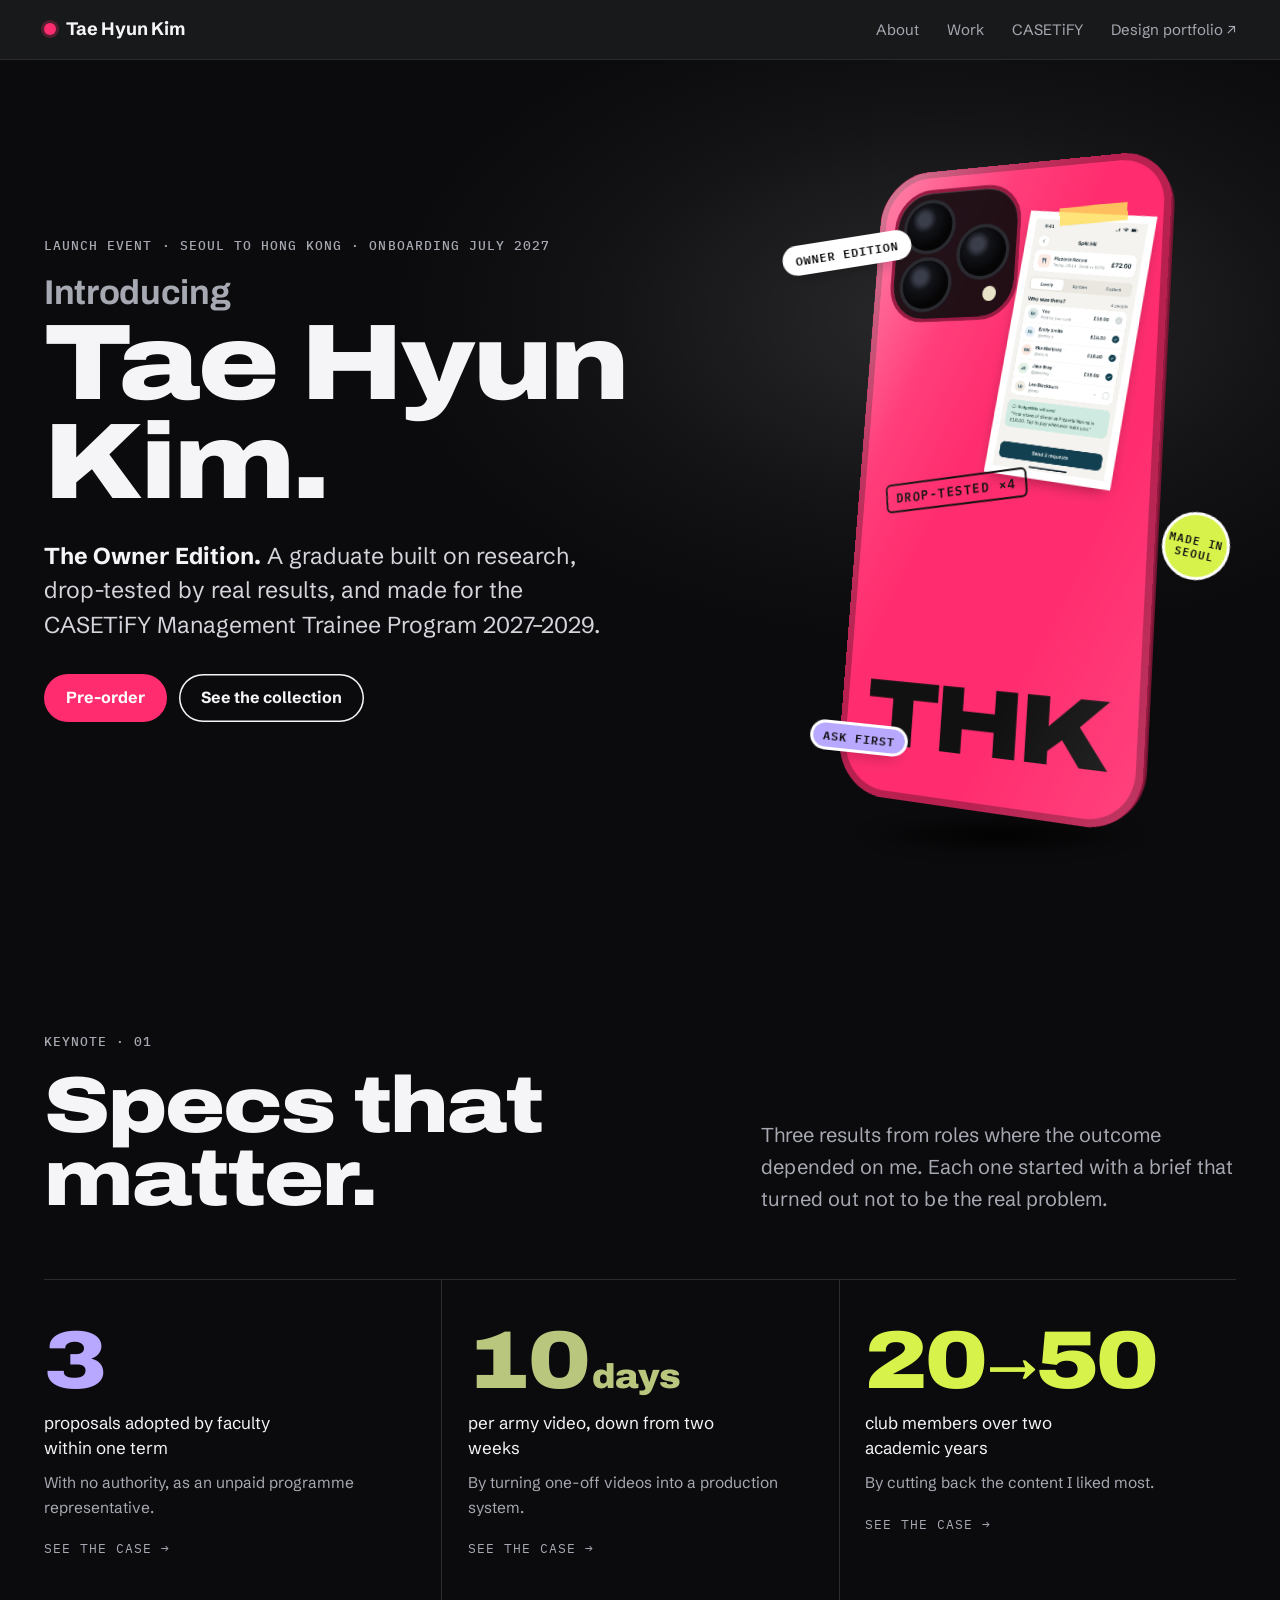
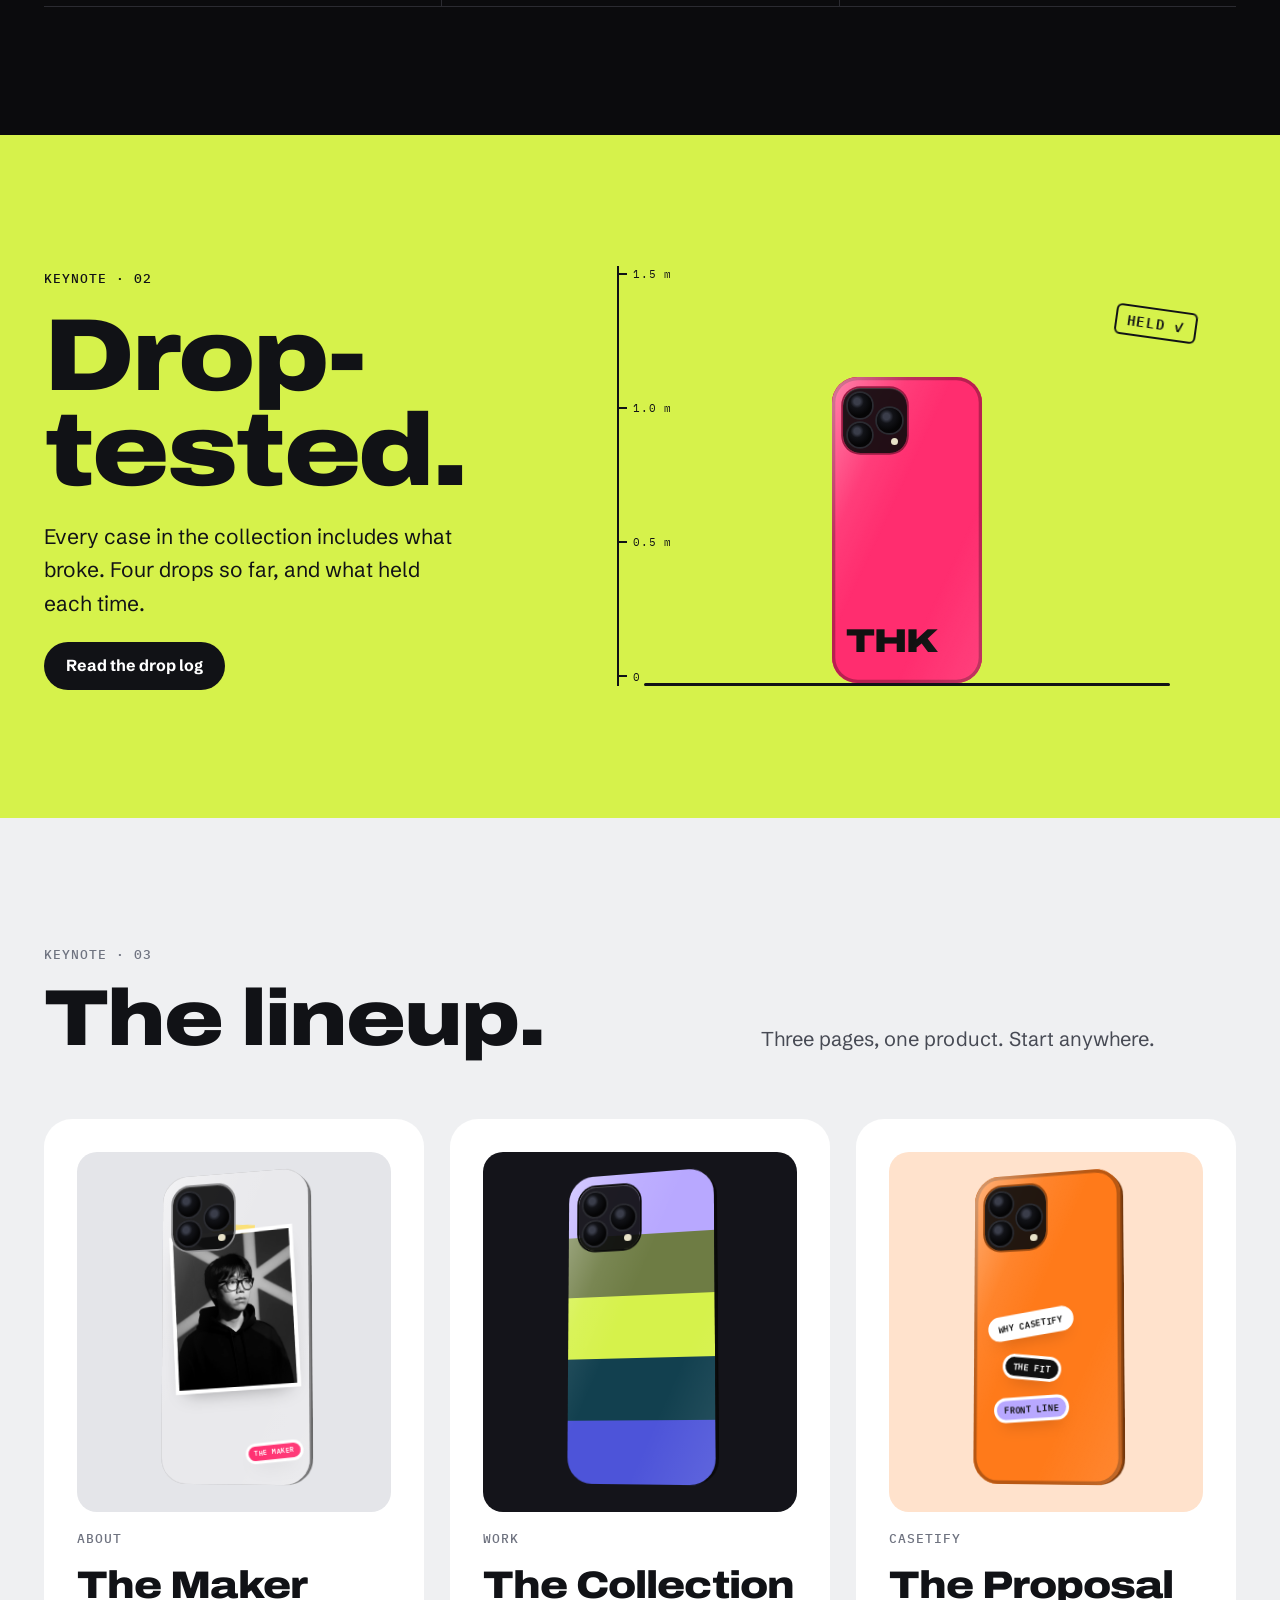
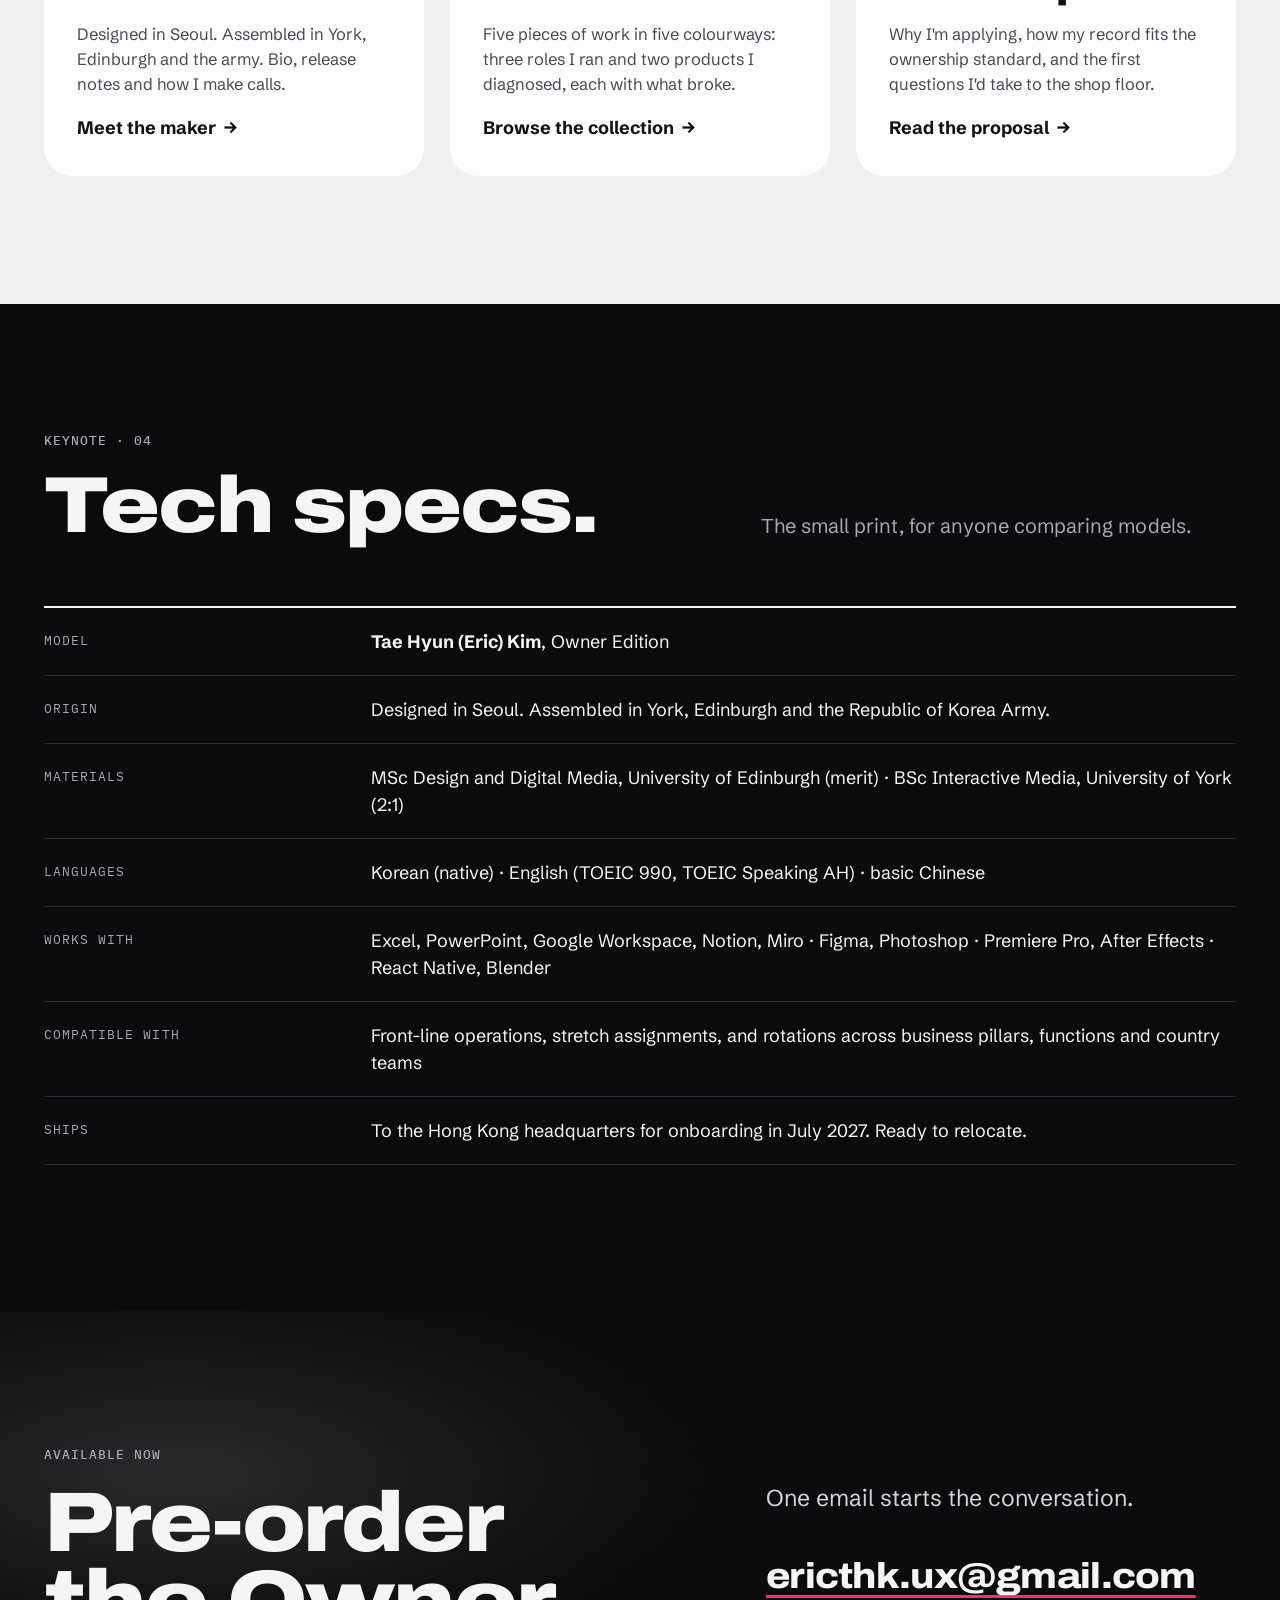
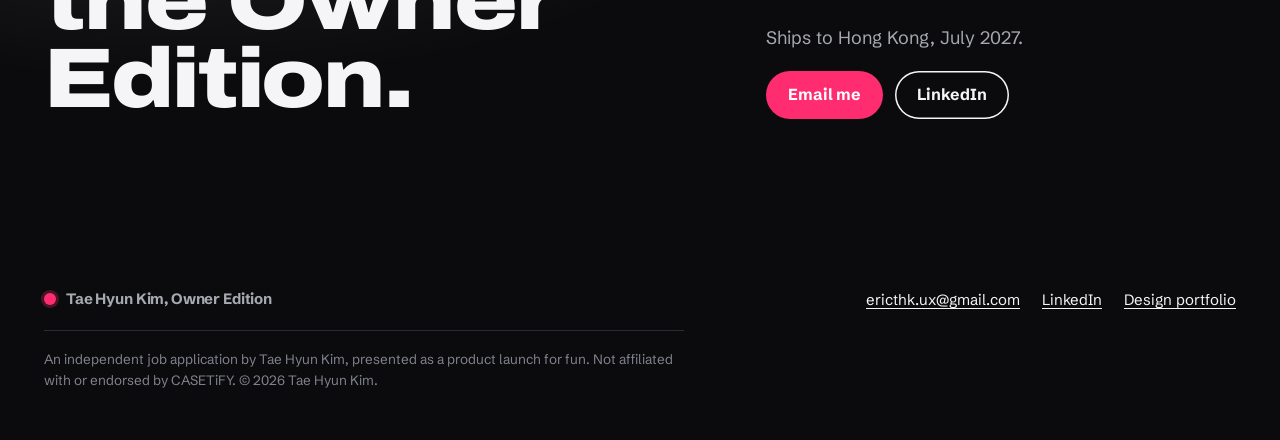
==== index.html @ 51b36f7c "Redesign as a four-page product-launch keynote Split the one-page site into a launch home, About (th" ====
<!doctype html>
<html lang="en">
<head>
<meta charset="utf-8">
<meta name="viewport" content="width=device-width, initial-scale=1, viewport-fit=cover">
<title>Tae Hyun Kim, Owner Edition</title>
<meta name="description" content="Tae Hyun (Eric) Kim's application portfolio for the CASETiFY Management Trainee Program 2027–2029, presented as a product launch.">
<meta name="robots" content="noindex">
<meta property="og:type" content="website">
<meta property="og:title" content="Tae Hyun Kim, Owner Edition">
<meta property="og:description" content="Tae Hyun (Eric) Kim's application portfolio for the CASETiFY Management Trainee Program 2027–2029, presented as a product launch.">
<meta property="og:url" content="https://thkeric.github.io/management/">
<meta property="og:image" content="https://thkeric.github.io/management/assets/img/og.png">
<meta name="twitter:card" content="summary_large_image">
<meta name="theme-color" content="#0b0b0d">
<link rel="icon" href="favicon.svg" type="image/svg+xml">
<link rel="preconnect" href="https://fonts.googleapis.com">
<link rel="preconnect" href="https://fonts.gstatic.com" crossorigin>
<link href="https://fonts.googleapis.com/css2?family=Archivo:wdth,wght@62..125,100..900&family=IBM+Plex+Mono:wght@400;500;600&family=Schibsted+Grotesk:wght@400;500;700;800&display=swap" rel="stylesheet">
<link rel="stylesheet" href="assets/css/launch.css?v=20261006b">
<script>document.documentElement.classList.add('js');setTimeout(function(){document.documentElement.classList.add('reveal-all')},3500)</script>
<script src="assets/js/launch.js?v=20261006b" defer></script>
</head>
<body>
<a class="skip" href="#content">Skip to content</a>
<header class="site-head">
  <div class="wrap">
    <a class="brand" href="./"><span class="brand-dot" aria-hidden="true"></span>Tae Hyun Kim</a>
    <nav class="site-nav" aria-label="Main">
      <a href="about/">About</a>
      <a href="work/">Work</a>
      <a href="casetify/">CASETiFY</a>
      <a class="ext" href="https://thkeric.github.io/">Design portfolio</a>
    </nav>
  </div>
</header>
<main id="content">
<section class="stage spot launch" data-tilt aria-labelledby="launch-title">
  <div class="wrap launch-grid">
    <div data-reveal>
      <span class="eyebrow">Launch event · Seoul to Hong Kong · Onboarding July 2027</span>
      <h1 id="launch-title" class="display"><span class="intro">Introducing</span>Tae Hyun Kim.</h1>
      <p class="lede"><b>The Owner Edition.</b> A graduate built on research, drop-tested by real results, and made for the CASETiFY Management Trainee Program 2027–2029.</p>
      <div class="btn-row">
        <a class="btn" href="#order">Pre-order</a>
        <a class="btn btn--ghost" href="work/">See the collection</a>
      </div>
    </div>
    <div class="launch-stage">
      <div class="case case--float" style="--c: var(--c-owner)">
        <div class="case-shell">
          <div class="case-print hero-print">
            <figure class="print-photo" style="margin:0"><span class="tape" aria-hidden="true"></span><img src="assets/img/bb/concept-split.webp" alt="" width="780" height="1688"></figure>
            <span class="stamp" style="--r:-8deg">Drop-tested ×4</span>
            <span class="thk" aria-hidden="true">THK</span>
          </div>
          <span class="case-cam" aria-hidden="true"><i></i><i></i><i></i><b></b></span>
        </div>
        <span class="case-floor" aria-hidden="true"></span>
      </div>
      <span class="sticker orbit" style="left:4%; top:14%; --r:-9deg; --sk:#fff; --sk-ink:#111">Owner Edition</span>
      <span class="sticker sticker--round orbit" style="right:2%; top:56%; --r:12deg; --sk: var(--c-club); --sk-ink:#111">Made in Seoul</span>
      <span class="sticker orbit" style="left:10%; bottom:8%; --r:6deg; --sk: var(--c-rep); --sk-ink:#111">Ask first</span>
    </div>
  </div>
</section>

<section class="stage band" aria-labelledby="specs-title">
  <div class="wrap">
    <div class="sec-head" data-reveal>
      <div><span class="eyebrow">Keynote · 01</span><h2 id="specs-title" class="display">Specs that matter.</h2></div>
      <p>Three results from roles where the outcome depended on me. Each one started with a brief that turned out not to be the real problem.</p>
    </div>
    <div class="stats" data-reveal>
      <a class="stat" href="work/#rep" style="--sc: var(--c-rep)">
        <b>3</b>
        <span class="what">proposals adopted by faculty within one term</span>
        <span class="how">With no authority, as an unpaid programme representative.</span>
        <span class="go">See the case →</span>
      </a>
      <a class="stat" href="work/#army" style="--sc: #b9c77e">
        <b>10<small>days</small></b>
        <span class="what">per army video, down from two weeks</span>
        <span class="how">By turning one-off videos into a production system.</span>
        <span class="go">See the case →</span>
      </a>
      <a class="stat" href="work/#club" style="--sc: var(--c-club)">
        <b>20<span class="arrow">→</span>50</b>
        <span class="what">club members over two academic years</span>
        <span class="how">By cutting back the content I liked most.</span>
        <span class="go">See the case →</span>
      </a>
    </div>
  </div>
</section>

<section class="droptest band" aria-labelledby="drop-title">
  <div class="wrap droptest-grid">
    <div data-reveal>
      <span class="label">Keynote · 02</span>
      <h2 id="drop-title" class="display" style="margin:18px 0 22px">Drop-tested.</h2>
      <p>Every case in the collection includes what broke. Four drops so far, and what held each time.</p>
      <a class="btn" href="work/#drop-tested" style="background: var(--ink)">Read the drop log</a>
    </div>
    <div class="drop-rig" data-drop aria-hidden="true">
      <div class="ruler"><span>1.5 m</span><span>1.0 m</span><span>0.5 m</span><span>0</span></div>
      <div class="case" style="--c: var(--c-owner)">
        <div class="case-shell">
          <div class="case-print"><div class="print-big" style="font-size:calc(var(--w)*0.22)">THK</div></div>
          <span class="case-cam"><i></i><i></i><i></i><b></b></span>
        </div>
      </div>
      <span class="stamp">Held ✓</span>
    </div>
  </div>
</section>

<section class="studio band" aria-labelledby="lineup-title">
  <div class="wrap">
    <div class="sec-head" data-reveal>
      <div><span class="eyebrow">Keynote · 03</span><h2 id="lineup-title" class="display">The lineup.</h2></div>
      <p>Three pages, one product. Start anywhere.</p>
    </div>
    <div class="lineup">
      <a class="product" href="about/" data-reveal>
        <div class="shelf" style="--shelf:#e4e5e9">
          <div class="case" style="--c:#e9e9ec">
            <div class="case-shell">
              <div class="case-print portrait-print"><span class="tape" aria-hidden="true"></span><img src="assets/img/eric.webp" alt="" width="720" height="900" loading="lazy"><span class="sticker" style="--r:-6deg">The maker</span></div>
              <span class="case-cam" aria-hidden="true"><i></i><i></i><i></i><b></b></span>
            </div>
          </div>
        </div>
        <span class="eyebrow">About</span>
        <h3>The Maker</h3>
        <p>Designed in Seoul. Assembled in York, Edinburgh and the army. Bio, release notes and how I make calls.</p>
        <span class="go">Meet the maker</span>
      </a>
      <a class="product" href="work/" data-reveal>
        <div class="shelf" style="--shelf:#14141a">
          <div class="case" style="--c:#111">
            <div class="case-shell">
              <div class="case-print" style="background:linear-gradient(180deg, var(--c-rep) 0 20%, var(--c-army) 20% 40%, var(--c-club) 40% 60%, var(--c-bb) 60% 80%, var(--c-th) 80% 100%)"></div>
              <span class="case-cam" aria-hidden="true"><i></i><i></i><i></i><b></b></span>
            </div>
          </div>
        </div>
        <span class="eyebrow">Work</span>
        <h3>The Collection</h3>
        <p>Five pieces of work in five colourways: three roles I ran and two products I diagnosed, each with what broke.</p>
        <span class="go">Browse the collection</span>
      </a>
      <a class="product" href="casetify/" data-reveal>
        <div class="shelf" style="--shelf:#ffe2cc">
          <div class="case" style="--c: var(--c-co)">
            <div class="case-shell">
              <div class="case-print">
                <span class="sticker print-tag" style="left:12%; top:46%; --r:-8deg; --sk:#fff; --sk-ink:#111; font-size:calc(var(--w)*0.06)">Why CASETiFY</span>
                <span class="sticker print-tag" style="left:22%; top:60%; --r:6deg; --sk:#111; font-size:calc(var(--w)*0.06)">The fit</span>
                <span class="sticker print-tag" style="left:16%; top:73%; --r:-3deg; --sk: var(--c-rep); --sk-ink:#111; font-size:calc(var(--w)*0.06)">Front line</span>
              </div>
              <span class="case-cam" aria-hidden="true"><i></i><i></i><i></i><b></b></span>
            </div>
          </div>
        </div>
        <span class="eyebrow">CASETiFY</span>
        <h3>The Proposal</h3>
        <p>Why I'm applying, how my record fits the ownership standard, and the first questions I'd take to the shop floor.</p>
        <span class="go">Read the proposal</span>
      </a>
    </div>
  </div>
</section>

<section class="stage band" aria-labelledby="tech-title">
  <div class="wrap">
    <div class="sec-head" data-reveal>
      <div><span class="eyebrow">Keynote · 04</span><h2 id="tech-title" class="display">Tech specs.</h2></div>
      <p>The small print, for anyone comparing models.</p>
    </div>
    <dl class="specs" data-reveal>
      <div><dt>Model</dt><dd><b>Tae Hyun (Eric) Kim</b>, Owner Edition</dd></div>
      <div><dt>Origin</dt><dd>Designed in Seoul. Assembled in York, Edinburgh and the Republic of Korea Army.</dd></div>
      <div><dt>Materials</dt><dd>MSc Design and Digital Media, University of Edinburgh (merit) · BSc Interactive Media, University of York (2:1)</dd></div>
      <div><dt>Languages</dt><dd>Korean (native) · English (TOEIC 990, TOEIC Speaking AH) · basic Chinese</dd></div>
      <div><dt>Works with</dt><dd>Excel, PowerPoint, Google Workspace, Notion, Miro · Figma, Photoshop · Premiere Pro, After Effects · React Native, Blender</dd></div>
      <div><dt>Compatible with</dt><dd>Front-line operations, stretch assignments, and rotations across business pillars, functions and country teams</dd></div>
      <div><dt>Ships</dt><dd>To the Hong Kong headquarters for onboarding in July 2027. Ready to relocate.</dd></div>
    </dl>
  </div>
</section>

<section id="order" class="stage spot band order" aria-labelledby="order-title" style="--sx: 20%">
  <div class="wrap order-grid">
    <div data-reveal>
      <span class="eyebrow">Available now</span>
      <h2 id="order-title" class="display" style="margin-top:18px">Pre-order<br>the Owner Edition.</h2>
    </div>
    <div data-reveal>
      <p class="lede" style="color:#d4d5db">One email starts the conversation.</p>
      <a class="mail" href="mailto:ericthk.ux@gmail.com">ericthk.ux@gmail.com</a>
      <p class="ships">Ships to Hong Kong, July 2027.</p>
      <div class="btn-row">
        <a class="btn" href="mailto:ericthk.ux@gmail.com">Email me</a>
        <a class="btn btn--ghost" href="https://www.linkedin.com/in/erickimux/" rel="me">LinkedIn</a>
      </div>
    </div>
  </div>
</section>
</main>
<footer class="site-foot">
  <div class="wrap">
    <div class="foot-row">
      <a class="brand" href="./"><span class="brand-dot" aria-hidden="true"></span>Tae Hyun Kim, Owner Edition</a>
      <span class="foot-links">
        <a href="mailto:ericthk.ux@gmail.com">ericthk.ux@gmail.com</a>
        <a href="https://www.linkedin.com/in/erickimux/" rel="me">LinkedIn</a>
        <a href="https://thkeric.github.io/">Design portfolio</a>
      </span>
    </div>
    <p class="disclaimer">An independent job application by Tae Hyun Kim, presented as a product launch for fun. Not affiliated with or endorsed by CASETiFY. © 2026 Tae Hyun Kim.</p>
  </div>
</footer>
</body>
</html>
---- assets/css/launch.css ----
/* Tae Hyun Kim, the Owner Edition
   A product-launch keynote for one job application.
   Layout: black keynote stage for reveals, a cool studio grey for reading,
   and one case object whose colourway changes per piece of work.
   Graphic devices borrow the idea of personalisation tools (stickers,
   tape, stamps); no CASETiFY logos or marks are used. */

:root {
  color-scheme: light;
  /* stage: the keynote */
  --stage: #0b0b0d;
  --stage-2: #17171b;
  --stage-line: #2b2b31;
  --on-stage: #f5f5f7;
  --on-stage-2: #a7a9b2;
  /* studio: where things are read */
  --studio: #eff0f2;
  --card: #ffffff;
  --ink: #111216;
  --ink-2: #474a54;
  --ink-3: #6f7380;
  --line: #d8dade;
  /* personalisation tools */
  --signal: #ff2d6f;
  --signal-ink: #ffffff;
  --tape: rgba(255, 222, 92, 0.82);
  --stamp: #d8123e;
  /* colourways, one per piece of work */
  --c-owner: #ff2d6f;
  --c-rep: #b8a8ff;
  --c-army: #6e7c44;
  --c-club: #d6f24b;
  --c-bb: #12404f;
  --c-th: #4d54d9;
  --c-mint: #81d8d0;
  --c-tappy: #ff9fd0;
  --c-co: #ff7a1a;

  --display: "Archivo", "Arial Black", "Helvetica Neue", Arial, sans-serif;
  --body: "Schibsted Grotesk", "Helvetica Neue", Arial, sans-serif;
  --mono: "IBM Plex Mono", ui-monospace, "SFMono-Regular", Menlo, monospace;

  --wrap: 1200px;
  --gutter: clamp(16px, 4vw, 44px);
  --head-h: 60px;
}

*, *::before, *::after { box-sizing: border-box; }
html { -webkit-text-size-adjust: 100%; scroll-behavior: smooth; scroll-padding-top: calc(var(--head-h) + 12px); }
@media (prefers-reduced-motion: reduce) { html { scroll-behavior: auto; } }
body {
  margin: 0; background: var(--studio); color: var(--ink);
  font-family: var(--body); font-size: 18px; line-height: 1.6;
  -webkit-font-smoothing: antialiased; text-rendering: optimizeLegibility;
  overflow-x: hidden;
}
img { display: block; max-width: 100%; height: auto; }
a { color: inherit; text-underline-offset: 0.2em; text-decoration-thickness: 1px; }
:focus-visible { outline: 3px solid var(--signal); outline-offset: 3px; border-radius: 4px; }
::selection { background: var(--signal); color: #fff; }
p { margin: 0 0 1em; text-wrap: pretty; }
h1, h2, h3, h4 { margin: 0; text-wrap: balance; }

.wrap { width: min(var(--wrap), 100% - 2 * var(--gutter)); margin-inline: auto; }
.skip { position: absolute; left: 12px; top: -80px; z-index: 50; background: var(--signal); color: #fff; padding: 8px 14px; border-radius: 999px; font-weight: 700; }
.skip:focus { top: 12px; }

/* ---------- type ---------- */
.display {
  font-family: var(--display); font-stretch: 118%; font-weight: 860;
  letter-spacing: -0.025em; line-height: 0.92;
}
.mono, .eyebrow, .label {
  font-family: var(--mono); font-weight: 500; text-transform: uppercase;
  letter-spacing: 0.08em; font-size: 13px; line-height: 1.4;
}
.eyebrow { color: var(--on-stage-2); }
.studio .eyebrow, .on-studio .eyebrow { color: var(--ink-3); }
.lede { font-size: clamp(19px, 1.9vw, 23px); line-height: 1.5; max-width: 40ch; }

/* ---------- header ---------- */
.site-head {
  position: sticky; top: 0; z-index: 40; height: var(--head-h);
  background: rgba(11, 11, 13, 0.94); color: var(--on-stage);
  -webkit-backdrop-filter: saturate(160%) blur(14px); backdrop-filter: saturate(160%) blur(14px);
  border-bottom: 1px solid rgba(255, 255, 255, 0.08);
}
.site-head .wrap { height: 100%; display: flex; align-items: center; justify-content: space-between; gap: 16px; }
.brand { display: inline-flex; align-items: center; gap: 10px; text-decoration: none; font-weight: 700; letter-spacing: -0.01em; white-space: nowrap; }
.brand-dot { width: 12px; height: 12px; border-radius: 50%; background: var(--signal); box-shadow: 0 0 0 3px rgba(255, 45, 111, 0.25); }
.site-nav { display: flex; align-items: center; gap: clamp(12px, 2.4vw, 28px); font-size: 15px; }
.site-nav a { text-decoration: none; color: var(--on-stage-2); white-space: nowrap; }
.site-nav a:hover { color: var(--on-stage); }
.site-nav a[aria-current="page"] { color: var(--on-stage); text-decoration: underline; text-decoration-color: var(--signal); text-decoration-thickness: 2px; text-underline-offset: 7px; }
.site-nav .ext::after { content: " \2197"; }
@media (max-width: 720px) {
  :root { --head-h: auto; }
  .site-head { height: auto; }
  .site-head .wrap { flex-direction: column; align-items: flex-start; gap: 6px; padding-block: 12px 10px; }
  .site-nav { gap: 16px; font-size: 14.5px; flex-wrap: wrap; }
  .site-nav .ext { display: none; }
}

/* ---------- bands ---------- */
.stage { background: var(--stage); color: var(--on-stage); }
.stage-2 { background: var(--stage-2); color: var(--on-stage); }
.studio { background: var(--studio); color: var(--ink); }
.band { padding-block: clamp(72px, 10vw, 136px); position: relative; }
.band--tight { padding-block: clamp(48px, 7vw, 88px); }
.spot { position: relative; isolation: isolate; overflow: hidden; }
.spot::before {
  content: ""; position: absolute; inset: -20% -10% auto; height: 120%; z-index: -1; pointer-events: none;
  background: radial-gradient(52% 46% at var(--sx, 70%) 42%, rgba(255, 255, 255, 0.13), rgba(255, 255, 255, 0.03) 45%, transparent 70%);
}

/* ---------- buttons ---------- */
.btn {
  display: inline-flex; align-items: center; gap: 10px; min-height: 48px; padding: 0 22px;
  border-radius: 999px; font-weight: 700; font-size: 16px; text-decoration: none;
  background: var(--signal); color: var(--signal-ink); border: 0; cursor: pointer;
  transition: transform 0.2s ease, box-shadow 0.2s ease;
}
.btn:hover { transform: translateY(-2px); box-shadow: 0 10px 24px -10px rgba(255, 45, 111, 0.8); }
.btn--ghost { background: transparent; color: inherit; box-shadow: inset 0 0 0 1.5px currentColor; }
.btn--ghost:hover { box-shadow: inset 0 0 0 1.5px currentColor; background: rgba(127, 127, 127, 0.12); }
.btn-row { display: flex; flex-wrap: wrap; gap: 12px; }

/* ---------- personalisation tools ---------- */
.sticker {
  display: inline-flex; align-items: center; gap: 0.45em; padding: 0.42em 0.85em;
  border-radius: 999px; background: var(--sk, var(--signal)); color: var(--sk-ink, #fff);
  font-family: var(--mono); font-weight: 600; font-size: 12px; letter-spacing: 0.08em; text-transform: uppercase; line-height: 1.2;
  box-shadow: 0 0 0 3px #fff, 0 8px 18px -6px rgba(0, 0, 0, 0.35);
  transform: rotate(var(--r, -5deg)); white-space: nowrap;
}
.sticker--round { width: 5.6em; height: 5.6em; padding: 0; justify-content: center; text-align: center; white-space: normal; border-radius: 50%; font-size: 11px; }
.tape {
  position: absolute; width: 74px; height: 22px; background: var(--tape);
  transform: rotate(var(--r, -8deg)); box-shadow: 0 1px 2px rgba(0, 0, 0, 0.12);
  -webkit-mask: linear-gradient(90deg, transparent 0 2px, #000 2px calc(100% - 2px), transparent 0);
  mask: linear-gradient(90deg, transparent 0 2px, #000 2px calc(100% - 2px), transparent 0);
}
.stamp {
  display: inline-block; font-family: var(--mono); font-weight: 600; text-transform: uppercase;
  letter-spacing: 0.12em; font-size: 12px; line-height: 1.2; color: var(--stamp);
  border: 2px solid currentColor; border-radius: 6px; padding: 0.38em 0.7em;
  transform: rotate(var(--r, -4deg));
}
.stage .stamp { color: #ff5d84; }

/* ---------- the case ---------- */
.case {
  --w: clamp(150px, 20vw, 260px);
  --rx: 6deg; --ry: -18deg; --rz: 0deg;
  position: relative; display: block; width: var(--w); max-width: 100%; aspect-ratio: 0.49; flex: none;
  perspective: 1100px;
}
.case-shell {
  position: absolute; inset: 0; border-radius: calc(var(--w) * 0.17);
  background: var(--c, var(--c-owner));
  transform-style: preserve-3d;
  transform: rotateX(var(--rx)) rotateY(var(--ry)) rotateZ(var(--rz));
  transition: transform 0.5s cubic-bezier(0.2, 0.7, 0.2, 1);
  box-shadow: inset 0 0 0 calc(var(--w) * 0.022) color-mix(in srgb, var(--c, var(--c-owner)) 72%, #000);
}
.case-shell::before, .case-shell::after {
  content: ""; position: absolute; inset: 0; border-radius: inherit;
  background: color-mix(in srgb, var(--c, var(--c-owner)) 58%, #000);
}
.case-shell::before { transform: translateZ(-7px); }
.case-shell::after { transform: translateZ(-14px); background: color-mix(in srgb, var(--c, var(--c-owner)) 45%, #000); }
.case-print { position: absolute; inset: 0; border-radius: inherit; overflow: hidden; color: var(--pc, #111); }
.case-print::after {
  content: ""; position: absolute; inset: 0; border-radius: inherit; pointer-events: none;
  background: linear-gradient(115deg, rgba(255, 255, 255, 0.42) 0%, rgba(255, 255, 255, 0.08) 26%, transparent 42%, transparent 70%, rgba(255, 255, 255, 0.1) 100%);
}
.case-cam {
  position: absolute; z-index: 3; left: 7%; top: 3.6%; width: 43%; aspect-ratio: 1;
  border-radius: 27%; background: rgba(10, 10, 12, 0.9);
  box-shadow: 0 0 0 calc(var(--w) * 0.012) color-mix(in srgb, var(--c, var(--c-owner)) 60%, #000), inset 0 1px 1px rgba(255, 255, 255, 0.18);
}
.case-cam i {
  position: absolute; width: 38%; aspect-ratio: 1; border-radius: 50%;
  background: radial-gradient(circle at 38% 34%, #3a3d4a 0 14%, #121318 30%, #050506 64%);
  box-shadow: 0 0 0 calc(var(--w) * 0.012) #2a2b31;
}
.case-cam i:nth-child(1) { left: 8%; top: 8%; }
.case-cam i:nth-child(2) { left: 8%; bottom: 8%; }
.case-cam i:nth-child(3) { right: 8%; top: 31%; }
.case-cam b { position: absolute; right: 14%; bottom: 12%; width: 11%; aspect-ratio: 1; border-radius: 50%; background: #e8e2c8; }
.case-floor {
  position: absolute; left: 6%; right: 6%; bottom: calc(var(--w) * -0.16); height: calc(var(--w) * 0.12);
  background: radial-gradient(closest-side, rgba(0, 0, 0, 0.55), transparent); filter: blur(6px); z-index: -1;
}
.stage .case-floor { background: radial-gradient(closest-side, rgba(0, 0, 0, 0.9), transparent); }
.case--float .case-shell { animation: float 6s ease-in-out infinite; }
@keyframes float {
  0%, 100% { transform: rotateX(var(--rx)) rotateY(var(--ry)) rotateZ(var(--rz)) translateY(0); }
  50% { transform: rotateX(var(--rx)) rotateY(var(--ry)) rotateZ(var(--rz)) translateY(-10px); }
}

/* what gets printed on a case */
.print-big {
  position: absolute; left: 9%; right: 9%; bottom: 9%;
  font-family: var(--display); font-stretch: 125%; font-weight: 900; line-height: 0.86; letter-spacing: -0.03em;
  font-size: calc(var(--w) * 0.2);
}
.print-big small { display: block; margin-top: 0.5em; font-family: var(--mono); font-stretch: normal; font-weight: 600; font-size: calc(var(--w) * 0.05); letter-spacing: 0.08em; text-transform: uppercase; line-height: 1.3; }
.print-photo { position: absolute; background: #fff; padding: calc(var(--w) * 0.025); box-shadow: 0 6px 16px -6px rgba(0, 0, 0, 0.45); }
.print-photo img { width: 100%; }
.print-tag { position: absolute; }

/* ---------- motion ---------- */
.js [data-reveal] { transform: translateY(28px); opacity: 0.001; transition: transform 0.8s cubic-bezier(0.2, 0.7, 0.2, 1), opacity 0.8s ease; }
.js [data-reveal].is-in { transform: none; opacity: 1; }
.reveal-all [data-reveal] { transform: none; opacity: 1; }
@media (prefers-reduced-motion: reduce) {
  .js [data-reveal] { transform: none; opacity: 1; transition: none; }
  .case--float .case-shell { animation: none; }
  .case-shell { transition: none; }
}

/* ---------- section heads ---------- */
.sec-head { display: grid; grid-template-columns: minmax(0, 7fr) minmax(0, 5fr); gap: clamp(20px, 4vw, 64px); align-items: end; margin-bottom: clamp(36px, 5vw, 64px); }
.sec-head > * { min-width: 0; }
.sec-head h2 { font-size: clamp(40px, 6.2vw, 88px); }
.sec-head p { margin: 0; color: var(--ink-2); font-size: clamp(17px, 1.6vw, 20px); max-width: 44ch; }
.stage .sec-head p { color: var(--on-stage-2); }
.sec-head .eyebrow { display: block; margin-bottom: 18px; }
@media (max-width: 860px) { .sec-head { grid-template-columns: minmax(0, 1fr); } }

/* ---------- footer ---------- */
.site-foot { background: var(--stage); color: var(--on-stage-2); padding-block: 40px 48px; font-size: 15px; }
.site-foot .wrap { display: grid; gap: 18px; }
.foot-row { display: flex; flex-wrap: wrap; gap: 12px 28px; justify-content: space-between; align-items: baseline; }
.foot-links { display: flex; flex-wrap: wrap; gap: 10px 22px; }
.foot-links a { color: var(--on-stage); }
.disclaimer { font-size: 13.5px; color: #80838d; max-width: 80ch; margin: 0; border-top: 1px solid var(--stage-line); padding-top: 18px; }

/* ---------- page: launch (home) ---------- */
.launch { min-height: min(100svh - var(--head-h), 900px); display: flex; align-items: center; padding-block: clamp(40px, 7vw, 96px) clamp(56px, 8vw, 110px); }
.launch-grid { display: grid; grid-template-columns: minmax(0, 7fr) minmax(0, 5fr); gap: clamp(24px, 5vw, 72px); align-items: center; }
.launch-grid > * { min-width: 0; }
.launch h1 { font-size: clamp(52px, 8.4vw, 126px); margin: 18px 0 26px; }
.launch h1 .intro { display: block; font-size: 0.32em; font-stretch: 100%; font-weight: 700; letter-spacing: -0.01em; color: var(--on-stage-2); margin-bottom: 0.18em; }
.launch .lede { color: #d4d5db; margin-bottom: 32px; }
.launch .lede b { color: var(--on-stage); }
.launch-stage { position: relative; display: grid; place-items: center; min-height: clamp(340px, 46vw, 600px); }
.launch-stage .case { --w: clamp(200px, 25vw, 320px); --ry: -22deg; --rx: 8deg; --rz: 4deg; }
.launch-stage .orbit { position: absolute; z-index: 5; }

/* hero print */
.hero-print { position: absolute; inset: 0; }
.hero-print .thk { position: absolute; left: 9%; right: 6%; bottom: 7%; font-family: var(--display); font-stretch: 125%; font-weight: 900; line-height: 0.8; letter-spacing: -0.04em; font-size: calc(var(--w) * 0.29); color: #111; }
.hero-print .print-photo { width: 42%; right: 9%; top: 9%; transform: rotate(7deg); }
.hero-print .print-photo .tape { top: -9px; left: 22%; width: 56%; height: calc(var(--w) * 0.06); }
.hero-print .stamp { position: absolute; left: 10%; top: 50%; font-size: calc(var(--w) * 0.042); color: #111; border-color: #111; }

/* keynote stats */
.stats { display: grid; grid-template-columns: repeat(3, minmax(0, 1fr)); gap: 0; border-top: 1px solid var(--stage-line); }
.stat { padding: clamp(28px, 3.4vw, 48px) clamp(0px, 2vw, 32px) clamp(28px, 3.4vw, 44px) 0; border-bottom: 1px solid var(--stage-line); min-width: 0; text-decoration: none; display: block; }
.stat + .stat { padding-left: clamp(16px, 2vw, 32px); border-left: 1px solid var(--stage-line); }
.stat b small { font-size: 0.42em; font-stretch: 105%; letter-spacing: -0.02em; margin-left: 0.12em; }
.stat b .arrow { font-size: 0.6em; font-weight: 700; vertical-align: 0.12em; margin: 0 0.06em; }
.stat b { display: block; white-space: nowrap; font-family: var(--display); font-stretch: 118%; font-weight: 880; letter-spacing: -0.04em; line-height: 0.9; font-size: clamp(56px, 6.4vw, 98px); color: var(--sc, var(--on-stage)); font-variant-numeric: tabular-nums; }
.stat .what { display: block; margin-top: 14px; font-size: 17px; line-height: 1.45; color: var(--on-stage); max-width: 26ch; }
.stat .how { display: block; margin-top: 10px; color: var(--on-stage-2); font-size: 15.5px; }
.stat .go { display: inline-block; margin-top: 18px; font-family: var(--mono); font-size: 12.5px; letter-spacing: 0.08em; text-transform: uppercase; color: var(--on-stage-2); }
.stat:hover .go { color: var(--signal); }
@media (max-width: 860px) {
  .launch-grid { grid-template-columns: minmax(0, 1fr); }
  .launch-stage { min-height: 0; padding-block: 24px 48px; order: -1; }
  .launch-stage .case { --w: clamp(170px, 46vw, 240px); }
  .stats { grid-template-columns: minmax(0, 1fr); }
  .stat + .stat { padding-left: 0; border-left: 0; }
}

/* drop test band */
.droptest { background: var(--c-club); color: var(--ink); overflow: hidden; }
.droptest-grid { display: grid; grid-template-columns: minmax(0, 5fr) minmax(0, 7fr); gap: clamp(24px, 5vw, 80px); align-items: center; }
.droptest-grid > * { min-width: 0; }
.droptest h2 { font-size: clamp(48px, 8vw, 120px); }
.droptest p { font-size: clamp(18px, 1.7vw, 21px); max-width: 40ch; }
.drop-rig { position: relative; height: clamp(300px, 34vw, 420px); display: grid; place-items: end center; }
.drop-rig::after { content: ""; position: absolute; left: 10%; right: 10%; bottom: 0; height: 3px; background: var(--ink); border-radius: 3px; }
.drop-rig .case { --w: clamp(110px, 12vw, 150px); --rx: 0deg; --ry: 0deg; margin-bottom: 3px; transform-origin: 50% 100%; }
.drop-rig .ruler { position: absolute; left: 6%; top: 0; bottom: 0; width: 70px; white-space: nowrap; border-left: 2px solid var(--ink); font-family: var(--mono); font-size: 11px; letter-spacing: 0.06em; display: flex; flex-direction: column; justify-content: space-between; padding-left: 8px; }
.drop-rig .ruler span::before { content: ""; display: inline-block; width: 10px; height: 2px; background: var(--ink); margin: 0 6px 3px -10px; vertical-align: middle; }
.drop-rig .stamp { position: absolute; right: 6%; top: 10%; --r: 8deg; font-size: 14px; color: var(--ink); }
.js .drop-rig.play .case { animation: drop 1.6s cubic-bezier(0.55, 0, 0.6, 1) both; }
@keyframes drop {
  0% { transform: translateY(-260px) rotate(-14deg); }
  48% { transform: translateY(0) rotate(0deg) scale(1.04, 0.94); }
  60% { transform: translateY(-46px) rotate(4deg); }
  74% { transform: translateY(0) scale(1.02, 0.97); }
  84% { transform: translateY(-12px); }
  100% { transform: translateY(0); }
}
@media (prefers-reduced-motion: reduce) { .js .drop-rig.play .case { animation: none; } }
@media (max-width: 860px) { .droptest-grid { grid-template-columns: minmax(0, 1fr); } .drop-rig { height: 280px; } }

/* lineup of pages */
.lineup { display: grid; grid-template-columns: repeat(3, minmax(0, 1fr)); gap: clamp(14px, 2vw, 28px); }
.product {
  position: relative; display: flex; flex-direction: column; gap: 18px; text-decoration: none; min-width: 0;
  background: var(--card); border-radius: 28px; padding: clamp(22px, 2.6vw, 34px); overflow: hidden;
  transition: transform 0.3s ease, box-shadow 0.3s ease;
}
.product:hover { transform: translateY(-4px); box-shadow: 0 30px 50px -30px rgba(17, 18, 22, 0.45); }
.product .shelf { display: grid; place-items: center; padding-block: 18px 28px; border-radius: 20px; background: var(--shelf, #e6e7ea); }
.product .case { --w: clamp(120px, 12vw, 170px); }
.product:hover .case-shell { transform: rotateX(4deg) rotateY(-4deg) rotateZ(0deg) translateY(-6px); }
.product .eyebrow { color: var(--ink-3); }
.product h3 { font-family: var(--display); font-stretch: 115%; font-weight: 850; letter-spacing: -0.025em; line-height: 1; font-size: clamp(30px, 3vw, 42px); }
.product p { margin: 0; color: var(--ink-2); font-size: 16.5px; line-height: 1.5; }
.product .go { margin-top: auto; font-weight: 700; display: inline-flex; gap: 8px; align-items: center; }
.product .go::after { content: "\2192"; transition: transform 0.2s ease; }
.product:hover .go::after { transform: translateX(4px); }
@media (max-width: 900px) { .lineup { grid-template-columns: minmax(0, 1fr); } }

/* tech specs table */
.specs { display: grid; grid-template-columns: minmax(0, 1fr); border-top: 2px solid var(--ink); }
.specs > div { display: grid; grid-template-columns: minmax(140px, 3fr) minmax(0, 9fr); gap: clamp(12px, 3vw, 40px); padding: 20px 0; border-bottom: 1px solid var(--line); }
.specs dt { font-family: var(--mono); font-size: 13px; letter-spacing: 0.08em; text-transform: uppercase; color: var(--ink-3); padding-top: 3px; }
.specs dd { margin: 0; font-size: 18px; line-height: 1.5; min-width: 0; }
.specs dd b { font-weight: 700; }
.stage .specs { border-top-color: var(--on-stage); }
.stage .specs > div { border-bottom-color: var(--stage-line); }
.stage .specs dt { color: var(--on-stage-2); }
@media (max-width: 640px) { .specs > div { grid-template-columns: minmax(0, 1fr); gap: 4px; } }

/* order / contact */
.order { text-align: left; }
.order-grid { display: grid; grid-template-columns: minmax(0, 7fr) minmax(0, 5fr); gap: clamp(24px, 5vw, 72px); align-items: end; }
.order-grid > * { min-width: 0; }
.order h2 { font-size: clamp(44px, 6.6vw, 100px); }
.order .mail { display: inline-block; margin-top: 10px; font-family: var(--display); font-stretch: 110%; font-weight: 800; font-size: clamp(22px, 2.8vw, 36px); letter-spacing: -0.02em; text-decoration-color: var(--signal); text-decoration-thickness: 3px; overflow-wrap: anywhere; }
.order .ships { color: var(--on-stage-2); margin-top: 18px; }
@media (max-width: 860px) { .order-grid { grid-template-columns: minmax(0, 1fr); } }

/* ---------- page heads (inner pages) ---------- */
.page-hero { padding-block: clamp(48px, 8vw, 112px) clamp(48px, 7vw, 96px); }
.page-hero-grid { display: grid; grid-template-columns: minmax(0, 7fr) minmax(0, 5fr); gap: clamp(24px, 5vw, 72px); align-items: center; }
.page-hero-grid > * { min-width: 0; }
.page-hero h1 { font-size: clamp(46px, 6.6vw, 98px); margin: 18px 0 24px; }
.page-hero h1 .sub { display: block; margin-top: 0.22em; font-size: 0.5em; font-stretch: 108%; line-height: 1.02; color: var(--ink-3); }
.stage .page-hero h1 .sub, .page-hero.stage h1 .sub { color: var(--on-stage-2); }
.page-hero .lede { color: inherit; opacity: 0.86; }
.page-hero .hero-case { display: grid; place-items: center; min-height: clamp(300px, 36vw, 520px); position: relative; }
.page-hero .hero-case .case { --w: clamp(180px, 22vw, 290px); }
@media (max-width: 860px) {
  .page-hero-grid { grid-template-columns: minmax(0, 1fr); }
  .page-hero .hero-case { min-height: 0; padding-block: 8px 40px; order: -1; }
  .page-hero .hero-case .case { --w: clamp(150px, 42vw, 220px); }
}

/* about: portrait print */
.portrait-print { position: absolute; inset: 0; background: #e9e9ec; }
.portrait-print img { position: absolute; left: 10%; right: 10%; top: 20%; width: 80%; aspect-ratio: 4 / 5; object-fit: cover; filter: grayscale(1) contrast(1.05); box-shadow: 0 0 0 calc(var(--w) * 0.025) #fff, 0 10px 20px -8px rgba(0, 0, 0, 0.4); transform: rotate(-3deg); }
.portrait-print .tape { left: 34%; top: 17%; width: 32%; height: calc(var(--w) * 0.06); --r: 4deg; }
.portrait-print .sticker { position: absolute; right: 6%; bottom: 8%; font-size: calc(var(--w) * 0.045); }

/* bio */
.bio-grid { display: grid; grid-template-columns: minmax(0, 5fr) minmax(0, 7fr); gap: clamp(28px, 5vw, 88px); }
.bio-grid > * { min-width: 0; }
.bio-grid h2 { font-size: clamp(36px, 4.6vw, 64px); }
.bio-text p { font-size: clamp(18px, 1.6vw, 21px); line-height: 1.6; color: #23252c; max-width: 60ch; }
@media (max-width: 860px) { .bio-grid { grid-template-columns: minmax(0, 1fr); } }

/* the loop */
.loop { list-style: none; margin: 0; padding: 0; display: grid; grid-template-columns: repeat(5, minmax(0, 1fr)); gap: clamp(10px, 1.4vw, 18px); counter-reset: step; }
.loop li { counter-increment: step; min-width: 0; background: var(--stage-2); border: 1px solid var(--stage-line); border-radius: 22px; padding: 22px 20px 24px; }
.loop li::before { content: "0" counter(step); display: block; font-family: var(--display); font-stretch: 125%; font-weight: 900; font-size: 44px; line-height: 1; letter-spacing: -0.04em; color: var(--on-stage-2); margin-bottom: 18px; }
.loop b { display: block; font-size: 20px; line-height: 1.2; letter-spacing: -0.01em; }
.loop span { display: block; margin-top: 8px; font-size: 15.5px; line-height: 1.5; color: var(--on-stage-2); }
.loop li:last-child { background: var(--signal); border-color: var(--signal); }
.loop li:last-child::before, .loop li:last-child span { color: rgba(255, 255, 255, 0.85); }
@media (max-width: 1000px) { .loop { grid-template-columns: repeat(2, minmax(0, 1fr)); } }
@media (max-width: 560px) { .loop { grid-template-columns: minmax(0, 1fr); } }

.quote-card { margin: clamp(28px, 4vw, 48px) 0 0; display: grid; grid-template-columns: auto minmax(0, 1fr); gap: clamp(16px, 3vw, 36px); align-items: start; background: var(--on-stage); color: var(--ink); border-radius: 26px; padding: clamp(24px, 3.4vw, 44px); }
.quote-card .stamp { margin-top: 6px; }
.quote-card p { margin: 0; font-size: clamp(18px, 1.8vw, 22px); line-height: 1.55; }
@media (max-width: 640px) { .quote-card { grid-template-columns: minmax(0, 1fr); } }

/* release notes */
.releases { display: grid; gap: 0; border-top: 2px solid var(--ink); }
.release { display: grid; grid-template-columns: minmax(0, 3fr) minmax(0, 9fr); gap: clamp(16px, 4vw, 56px); padding-block: clamp(26px, 3vw, 40px); border-bottom: 1px solid var(--line); }
.release > * { min-width: 0; }
.release .ver { font-family: var(--display); font-stretch: 125%; font-weight: 900; font-size: clamp(40px, 5vw, 72px); line-height: 0.9; letter-spacing: -0.04em; }
.release .when { display: block; margin-top: 10px; color: var(--ink-3); }
.release h3 { font-size: clamp(22px, 2.2vw, 28px); letter-spacing: -0.02em; line-height: 1.15; }
.release ul { margin: 14px 0 0; padding: 0; list-style: none; display: grid; gap: 8px; }
.release li { position: relative; padding-left: 26px; font-size: 17px; line-height: 1.5; color: #23252c; }
.release li::before { content: "+"; position: absolute; left: 0; top: -1px; font-family: var(--mono); font-weight: 600; color: var(--signal); font-size: 18px; }
.release li.fix::before { content: "\2713"; color: var(--c-army); }
@media (max-width: 640px) { .release { grid-template-columns: minmax(0, 1fr); gap: 8px; } }

/* ---------- page: work ---------- */
.mini-lineup { display: flex; flex-wrap: wrap; gap: clamp(12px, 2.2vw, 30px); align-items: flex-start; }
.mini-lineup a { display: grid; justify-items: center; gap: 14px; text-decoration: none; }
.mini-lineup .case { --w: clamp(64px, 8vw, 104px); --rx: 0deg; --ry: 0deg; }
.mini-lineup a:hover .case-shell { transform: translateY(-8px) rotateZ(-4deg); }
.mini-lineup .label { color: var(--on-stage-2); font-size: 11.5px; text-align: center; max-width: 12ch; }

.edition { padding-block: clamp(56px, 7vw, 96px) clamp(40px, 5vw, 64px); }
.edition h2 { font-size: clamp(40px, 6vw, 84px); }
.edition p { color: var(--on-stage-2); font-size: clamp(17px, 1.6vw, 20px); max-width: 52ch; margin: 18px 0 0; }

.work-case { padding-block: clamp(56px, 7vw, 104px); border-bottom: 1px solid var(--line); }
.work-case:last-of-type { border-bottom: 0; }
.wc-grid { display: grid; grid-template-columns: minmax(0, 4fr) minmax(0, 8fr); gap: clamp(28px, 5vw, 88px); align-items: start; }
.wc-grid > * { min-width: 0; }
.wc-object { position: sticky; top: calc(var(--head-h) + 32px); display: grid; justify-items: center; gap: 26px; padding-block: 16px 30px; }
.wc-object .case { --w: clamp(170px, 19vw, 250px); }
.wc-object .shots { display: flex; gap: 10px; justify-content: center; }
.wc-object .shots img { width: clamp(64px, 7vw, 92px); border-radius: 12px; box-shadow: 0 0 0 1px rgba(17, 18, 22, 0.08), 0 12px 24px -14px rgba(17, 18, 22, 0.5); }
.wc-tag { display: inline-flex; align-items: center; gap: 10px; }
.wc-tag::before { content: ""; width: 14px; height: 14px; border-radius: 50%; background: var(--c); box-shadow: 0 0 0 2px #fff, 0 0 0 3px rgba(17, 18, 22, 0.15); }
.work-case h3 { font-family: var(--display); font-stretch: 112%; font-weight: 850; letter-spacing: -0.03em; line-height: 0.98; font-size: clamp(36px, 4.6vw, 64px); margin: 16px 0 12px; }
.work-case .where { color: var(--ink-2); font-size: 16.5px; margin: 0 0 28px; }
.work-case .where b { color: var(--ink); font-weight: 700; }
.figs { display: grid; grid-template-columns: repeat(3, minmax(0, 1fr)); gap: 12px; margin: 0 0 30px; }
.figs div { background: var(--card); border-radius: 18px; padding: 18px 18px 16px; min-width: 0; }
.figs b { display: block; font-family: var(--display); font-stretch: 115%; font-weight: 860; font-size: clamp(26px, 2.8vw, 38px); line-height: 1; letter-spacing: -0.03em; font-variant-numeric: tabular-nums; }
.figs span { display: block; margin-top: 8px; font-size: 14.5px; line-height: 1.4; color: var(--ink-2); }
.rows { margin: 0; display: grid; }
.rows > div { display: grid; grid-template-columns: 150px minmax(0, 1fr); gap: 18px; padding: 16px 0; border-top: 1px solid var(--line); }
.rows dt { font-family: var(--mono); font-size: 12.5px; letter-spacing: 0.08em; text-transform: uppercase; color: var(--ink-3); padding-top: 4px; }
.rows dd { margin: 0; font-size: 17px; line-height: 1.6; color: #23252c; }
.rows .owned { border-top: 0; margin-top: 10px; padding: 18px 20px; border-radius: 18px; background: var(--card); grid-template-columns: 150px minmax(0, 1fr); align-items: center; }
.rows .owned dt { color: var(--stamp); }
.rows .owned dd { font-weight: 500; color: var(--ink); }
.biz { margin-top: 16px; background: var(--stage); color: var(--on-stage); border-radius: 22px; padding: clamp(20px, 2.4vw, 28px); }
.biz-head { display: flex; flex-wrap: wrap; gap: 8px 14px; align-items: center; margin-bottom: 16px; }
.biz-head b { font-size: 16px; }
.biz-head .sticker { --sk: #2b2b31; --sk-ink: var(--on-stage); --r: 0deg; box-shadow: none; }
.biz dl { margin: 0; display: grid; grid-template-columns: repeat(3, minmax(0, 1fr)); gap: 18px; }
.biz dt { font-family: var(--mono); font-size: 12px; letter-spacing: 0.08em; text-transform: uppercase; color: var(--on-stage-2); }
.biz dd { margin: 6px 0 0; font-size: 15.5px; line-height: 1.5; }
.more { display: inline-flex; gap: 8px; margin-top: 22px; font-weight: 700; text-decoration: none; border-bottom: 2px solid var(--signal); padding-bottom: 2px; }
.more::after { content: "\2197"; }
@media (max-width: 900px) {
  .wc-grid { grid-template-columns: minmax(0, 1fr); }
  .wc-object { position: static; padding-block: 0 8px; }
  .biz dl { grid-template-columns: minmax(0, 1fr); }
}
@media (max-width: 640px) {
  .rows > div, .rows .owned { grid-template-columns: minmax(0, 1fr); gap: 6px; }
  .figs { gap: 8px; }
  .figs div { padding: 14px 12px; border-radius: 14px; }
  .figs b { font-size: 22px; }
  .figs span { font-size: 13px; }
}

/* drop log */
.drops { display: grid; grid-template-columns: repeat(2, minmax(0, 1fr)); gap: clamp(12px, 2vw, 24px); }
.drop { background: var(--card); border-radius: 26px; padding: clamp(22px, 2.6vw, 32px); min-width: 0; display: grid; gap: 14px; align-content: start; }
.drop .top { display: flex; justify-content: space-between; align-items: center; gap: 12px; flex-wrap: wrap; }
.drop .no { font-family: var(--display); font-stretch: 125%; font-weight: 900; font-size: 30px; letter-spacing: -0.04em; line-height: 1; }
.drop h3 { font-size: clamp(21px, 2vw, 26px); letter-spacing: -0.02em; line-height: 1.2; }
.drop dl { margin: 0; display: grid; gap: 12px; }
.drop dt { font-family: var(--mono); font-size: 12px; letter-spacing: 0.08em; text-transform: uppercase; }
.drop .broke dt { color: var(--stamp); }
.drop .held dt { color: #4f6a1a; }
.drop dd { margin: 4px 0 0; font-size: 16px; line-height: 1.55; color: #23252c; }
@media (max-width: 760px) { .drops { grid-template-columns: minmax(0, 1fr); } }

.limited { display: grid; grid-template-columns: minmax(0, 4fr) minmax(0, 8fr); gap: clamp(28px, 5vw, 88px); align-items: center; }
.limited > * { min-width: 0; }
.limited .obj { display: grid; place-items: center; }
.limited .case { --w: clamp(150px, 16vw, 210px); --ry: 18deg; --rz: -4deg; }
.limited h2 { font-size: clamp(36px, 5vw, 68px); margin: 14px 0 18px; }
.limited p { color: var(--on-stage-2); font-size: 18px; max-width: 58ch; }
.chips { display: flex; flex-wrap: wrap; gap: 10px; margin-top: 8px; }
.chips span { font-size: 14.5px; padding: 8px 14px; border-radius: 999px; background: var(--stage-2); border: 1px solid var(--stage-line); color: var(--on-stage); }
.chips b { color: var(--c-tappy); font-weight: 600; }
@media (max-width: 860px) { .limited { grid-template-columns: minmax(0, 1fr); } }

/* ---------- page: casetify ---------- */
.why { display: grid; grid-template-columns: repeat(3, minmax(0, 1fr)); gap: clamp(12px, 2vw, 24px); }
.why article { background: var(--card); border-radius: 26px; padding: clamp(22px, 2.6vw, 34px); min-width: 0; display: grid; gap: 14px; align-content: start; }
.why .sticker { justify-self: start; }
.why h3 { font-family: var(--display); font-stretch: 110%; font-weight: 820; letter-spacing: -0.025em; line-height: 1.05; font-size: clamp(24px, 2.4vw, 32px); }
.why p { margin: 0; font-size: 16.5px; line-height: 1.6; color: #23252c; }
@media (max-width: 900px) { .why { grid-template-columns: minmax(0, 1fr); } }

.standard { display: grid; grid-template-columns: repeat(4, minmax(0, 1fr)); gap: 0; border-top: 1px solid var(--stage-line); }
.standard a { padding: 28px clamp(0px, 1.6vw, 24px) 30px 0; border-bottom: 1px solid var(--stage-line); text-decoration: none; min-width: 0; display: grid; gap: 12px; align-content: start; }
.standard a + a { padding-left: clamp(14px, 1.6vw, 24px); border-left: 1px solid var(--stage-line); }
.standard .label { color: var(--on-stage-2); }
.standard h3 { font-size: 21px; line-height: 1.2; letter-spacing: -0.01em; }
.standard p { margin: 0; color: var(--on-stage-2); font-size: 15.5px; line-height: 1.55; }
.standard .go { font-family: var(--mono); font-size: 12px; letter-spacing: 0.08em; text-transform: uppercase; color: var(--on-stage-2); }
.standard a:hover .go { color: var(--signal); }
@media (max-width: 1000px) { .standard { grid-template-columns: repeat(2, minmax(0, 1fr)); } .standard a:nth-child(3) { padding-left: 0; border-left: 0; } }
@media (max-width: 600px) { .standard { grid-template-columns: minmax(0, 1fr); } .standard a + a { padding-left: 0; border-left: 0; } }

/* choose-a-challenge configurator (works without JavaScript) */
.config { display: grid; grid-template-columns: minmax(0, 5fr) minmax(0, 7fr); gap: clamp(24px, 4vw, 64px); align-items: start; }
.config > * { min-width: 0; }
.config-preview { position: sticky; top: calc(var(--head-h) + 24px); background: #e3e4e8; border-radius: 30px; min-height: clamp(380px, 40vw, 560px); display: grid; place-items: center; padding: 40px 20px 56px; overflow: hidden; }
.config-preview .case { --w: clamp(170px, 18vw, 240px); --ry: -14deg; }
.config-preview .case-shell { transition: background-color 0.4s ease, transform 0.5s ease; }
.config-preview .q-print { position: absolute; inset: 0; opacity: 0; transition: opacity 0.35s ease; }
.config-preview .print-big { font-size: calc(var(--w) * 0.13); line-height: 0.95; }
.config-preview .caption { position: absolute; left: 22px; top: 18px; color: var(--ink-3); }
.config fieldset { border: 0; margin: 0; padding: 0; min-width: 0; }
.config legend { font-family: var(--mono); font-size: 13px; letter-spacing: 0.08em; text-transform: uppercase; color: var(--ink-3); margin-bottom: 14px; padding: 0; }
.swatches { display: grid; gap: 10px; }
.swatch { position: relative; display: grid; grid-template-columns: auto minmax(0, 1fr); gap: 14px; align-items: center; padding: 14px 18px; border-radius: 18px; background: var(--card); cursor: pointer; box-shadow: inset 0 0 0 1.5px var(--line); transition: box-shadow 0.2s ease; }
.swatch input { position: absolute; opacity: 0; pointer-events: none; }
.swatch .dot { width: 26px; height: 26px; border-radius: 50%; background: var(--c); box-shadow: 0 0 0 3px #fff, 0 0 0 4px rgba(17, 18, 22, 0.18); }
.swatch b { display: block; font-size: 17px; line-height: 1.3; }
.swatch small { display: block; font-family: var(--mono); font-size: 11.5px; letter-spacing: 0.08em; text-transform: uppercase; color: var(--ink-3); margin-top: 2px; }
.swatch:hover { box-shadow: inset 0 0 0 1.5px var(--ink-3); }
.swatch:has(input:checked) { box-shadow: inset 0 0 0 2.5px var(--ink); }
.swatch:has(input:focus-visible) { outline: 3px solid var(--signal); outline-offset: 3px; }
.answers { margin-top: 22px; }
.answer { display: none; background: var(--card); border-radius: 24px; padding: clamp(22px, 2.6vw, 32px); }
.answer h3 { font-family: var(--display); font-stretch: 108%; font-weight: 820; letter-spacing: -0.025em; line-height: 1.08; font-size: clamp(24px, 2.6vw, 34px); margin-bottom: 18px; }
.answer dl { margin: 0; display: grid; gap: 16px; }
.answer dt { font-family: var(--mono); font-size: 12px; letter-spacing: 0.08em; text-transform: uppercase; color: var(--ink-3); }
.answer dd { margin: 4px 0 0; font-size: 16.5px; line-height: 1.6; color: #23252c; }
.config:has(#q1:checked) .answer[data-q="1"], .config:has(#q2:checked) .answer[data-q="2"], .config:has(#q3:checked) .answer[data-q="3"] { display: block; }
.config:has(#q1:checked) .q-print[data-q="1"], .config:has(#q2:checked) .q-print[data-q="2"], .config:has(#q3:checked) .q-print[data-q="3"] { opacity: 1; }
.config:has(#q1:checked) .config-preview .case { --c: var(--c-co); }
.config:has(#q2:checked) .config-preview .case { --c: var(--c-tappy); }
.config:has(#q3:checked) .config-preview .case { --c: var(--c-rep); }
/* browsers without :has() show every answer */
@supports not selector(:has(*)) { .answer { display: block; margin-bottom: 12px; } .q-print[data-q="1"] { opacity: 1; } }
.sources { margin-top: 22px; font-size: 14px; line-height: 1.6; color: var(--ink-3); }
.sources a { color: var(--ink-2); }
@media (max-width: 900px) { .config { grid-template-columns: minmax(0, 1fr); } .config-preview { position: relative; top: 0; min-height: 340px; } }
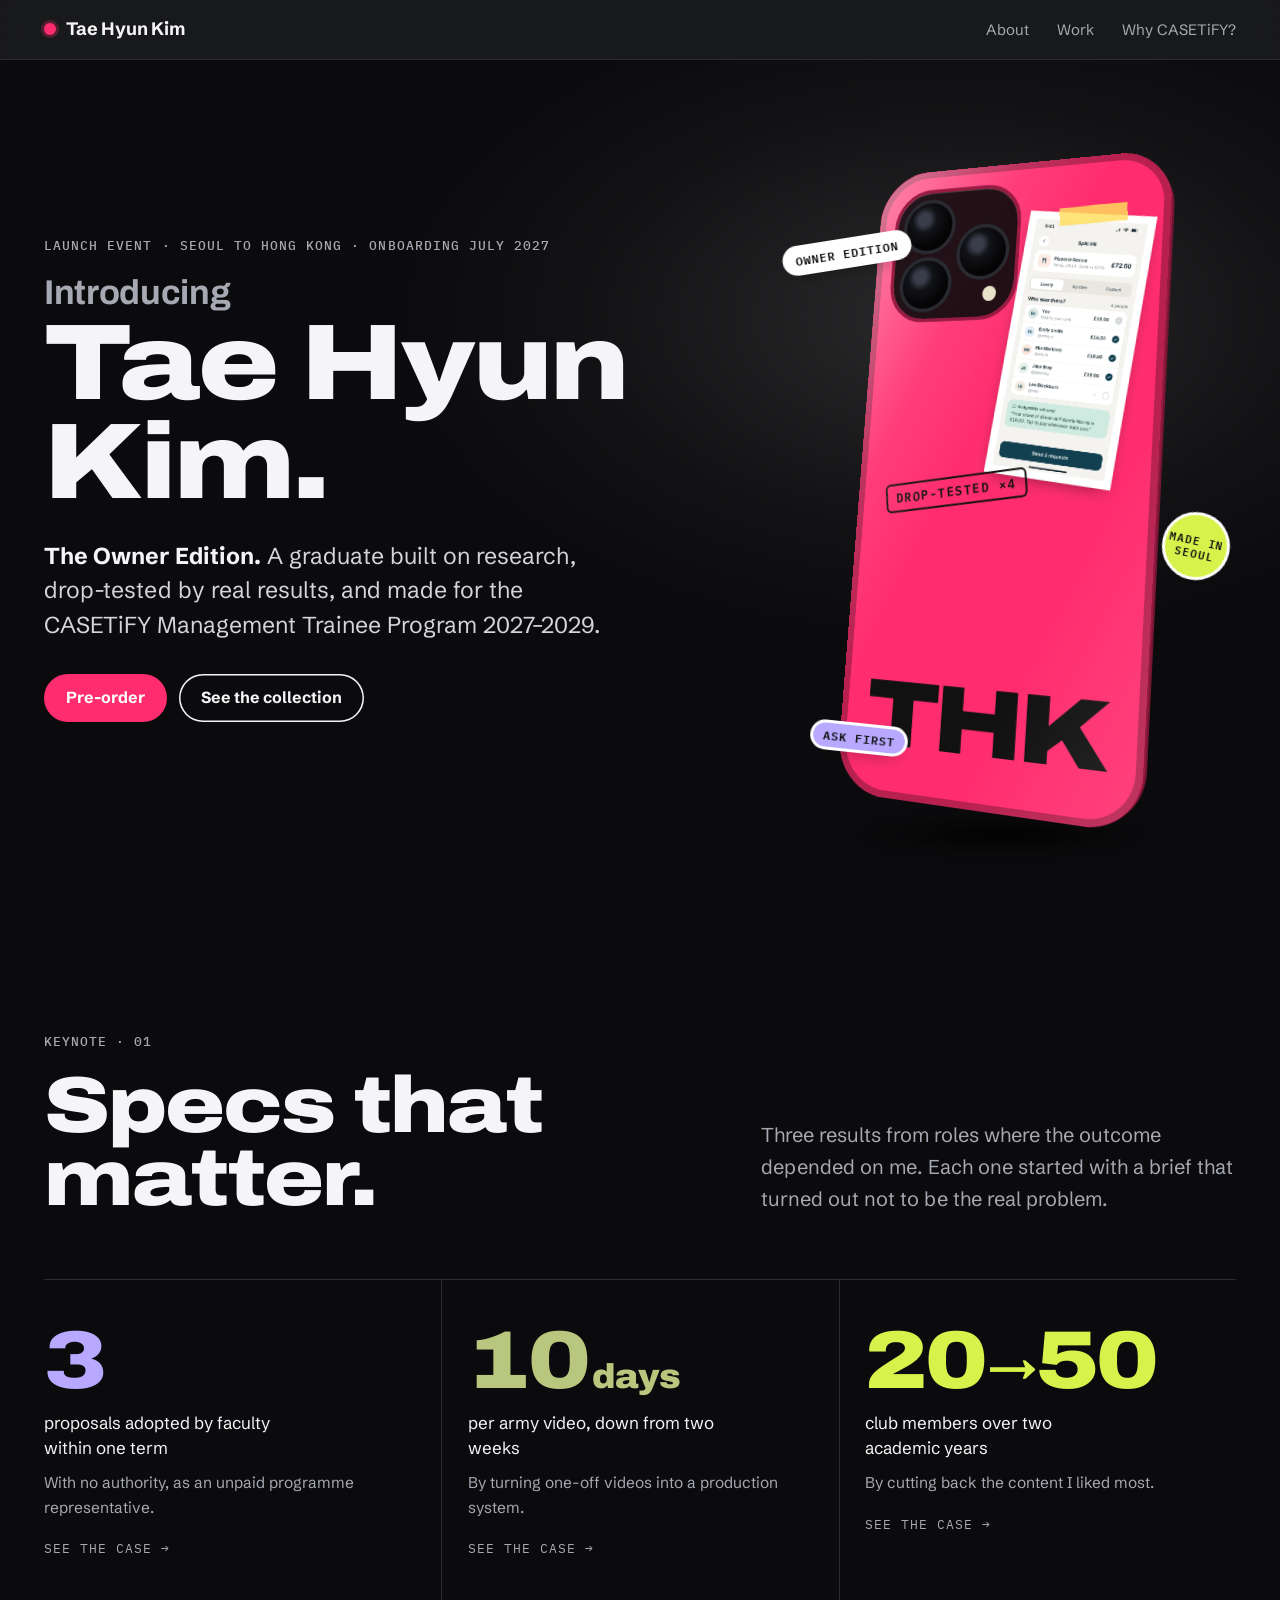
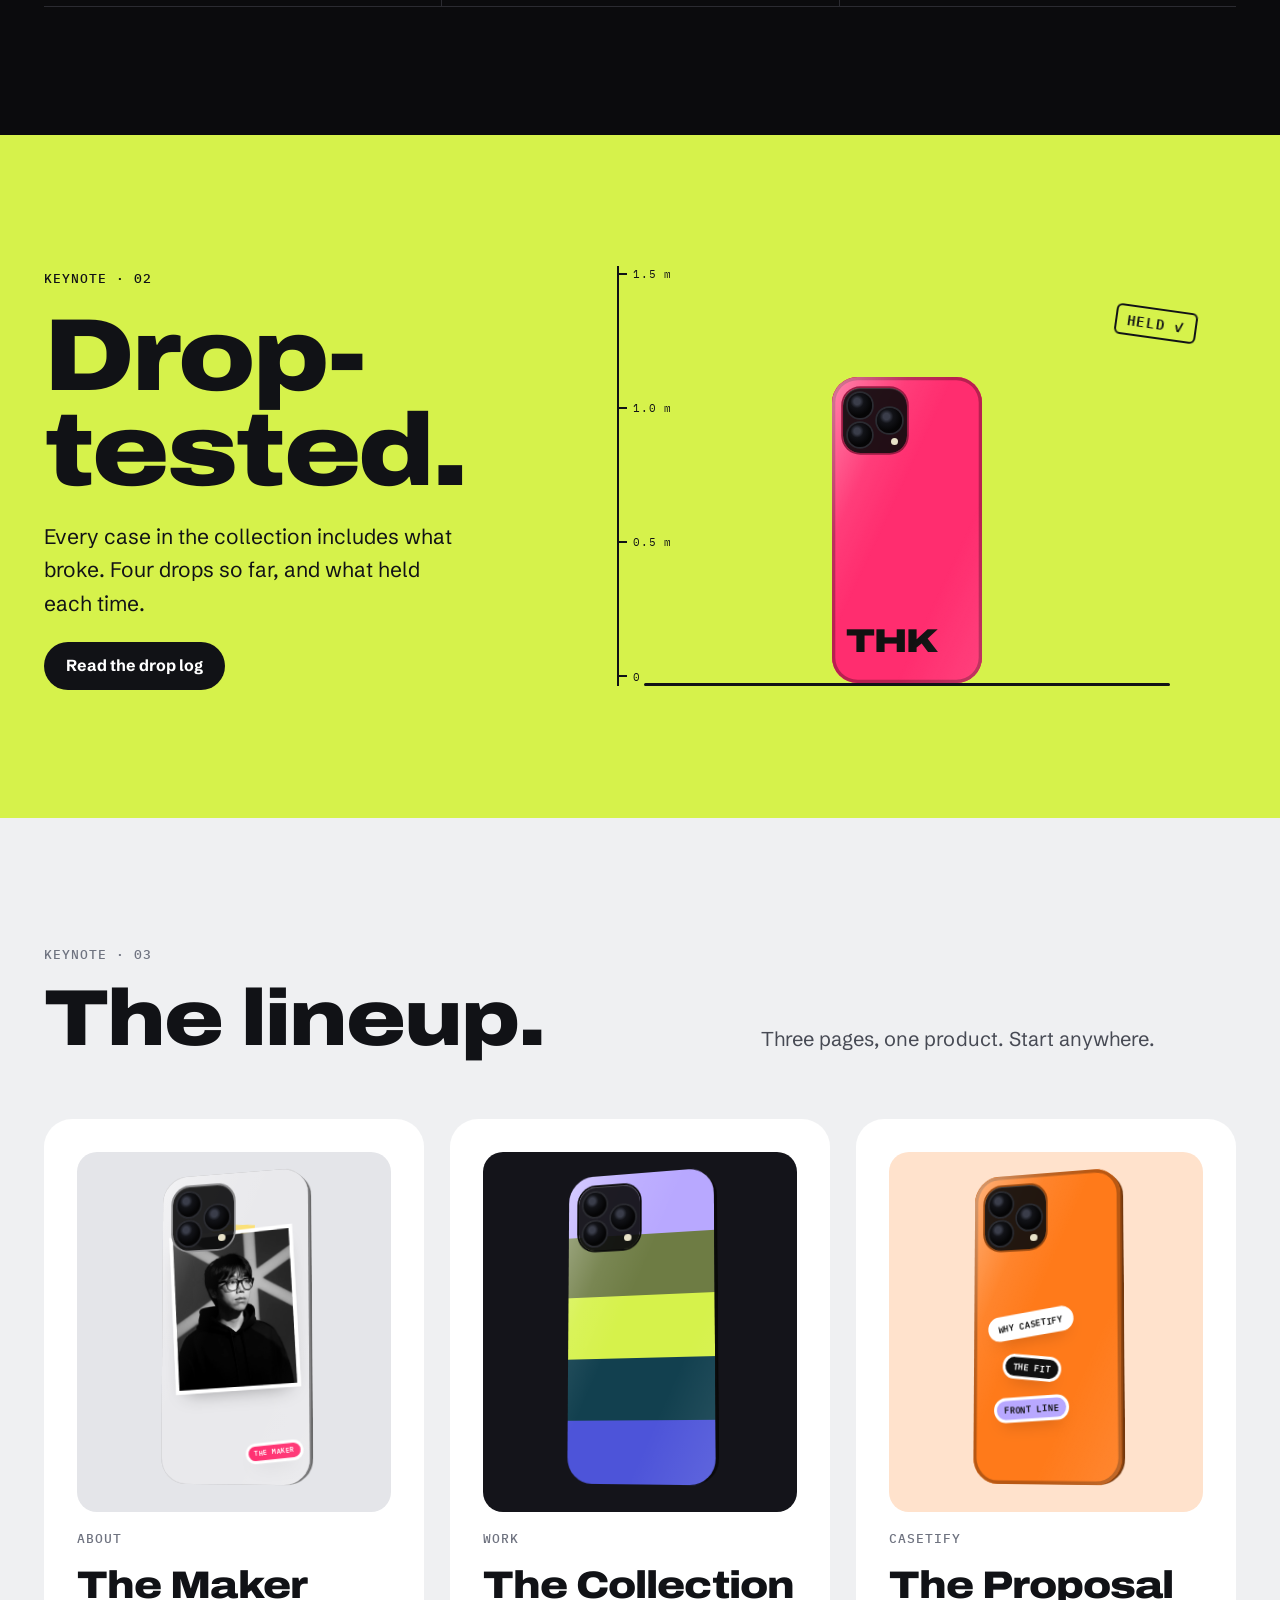
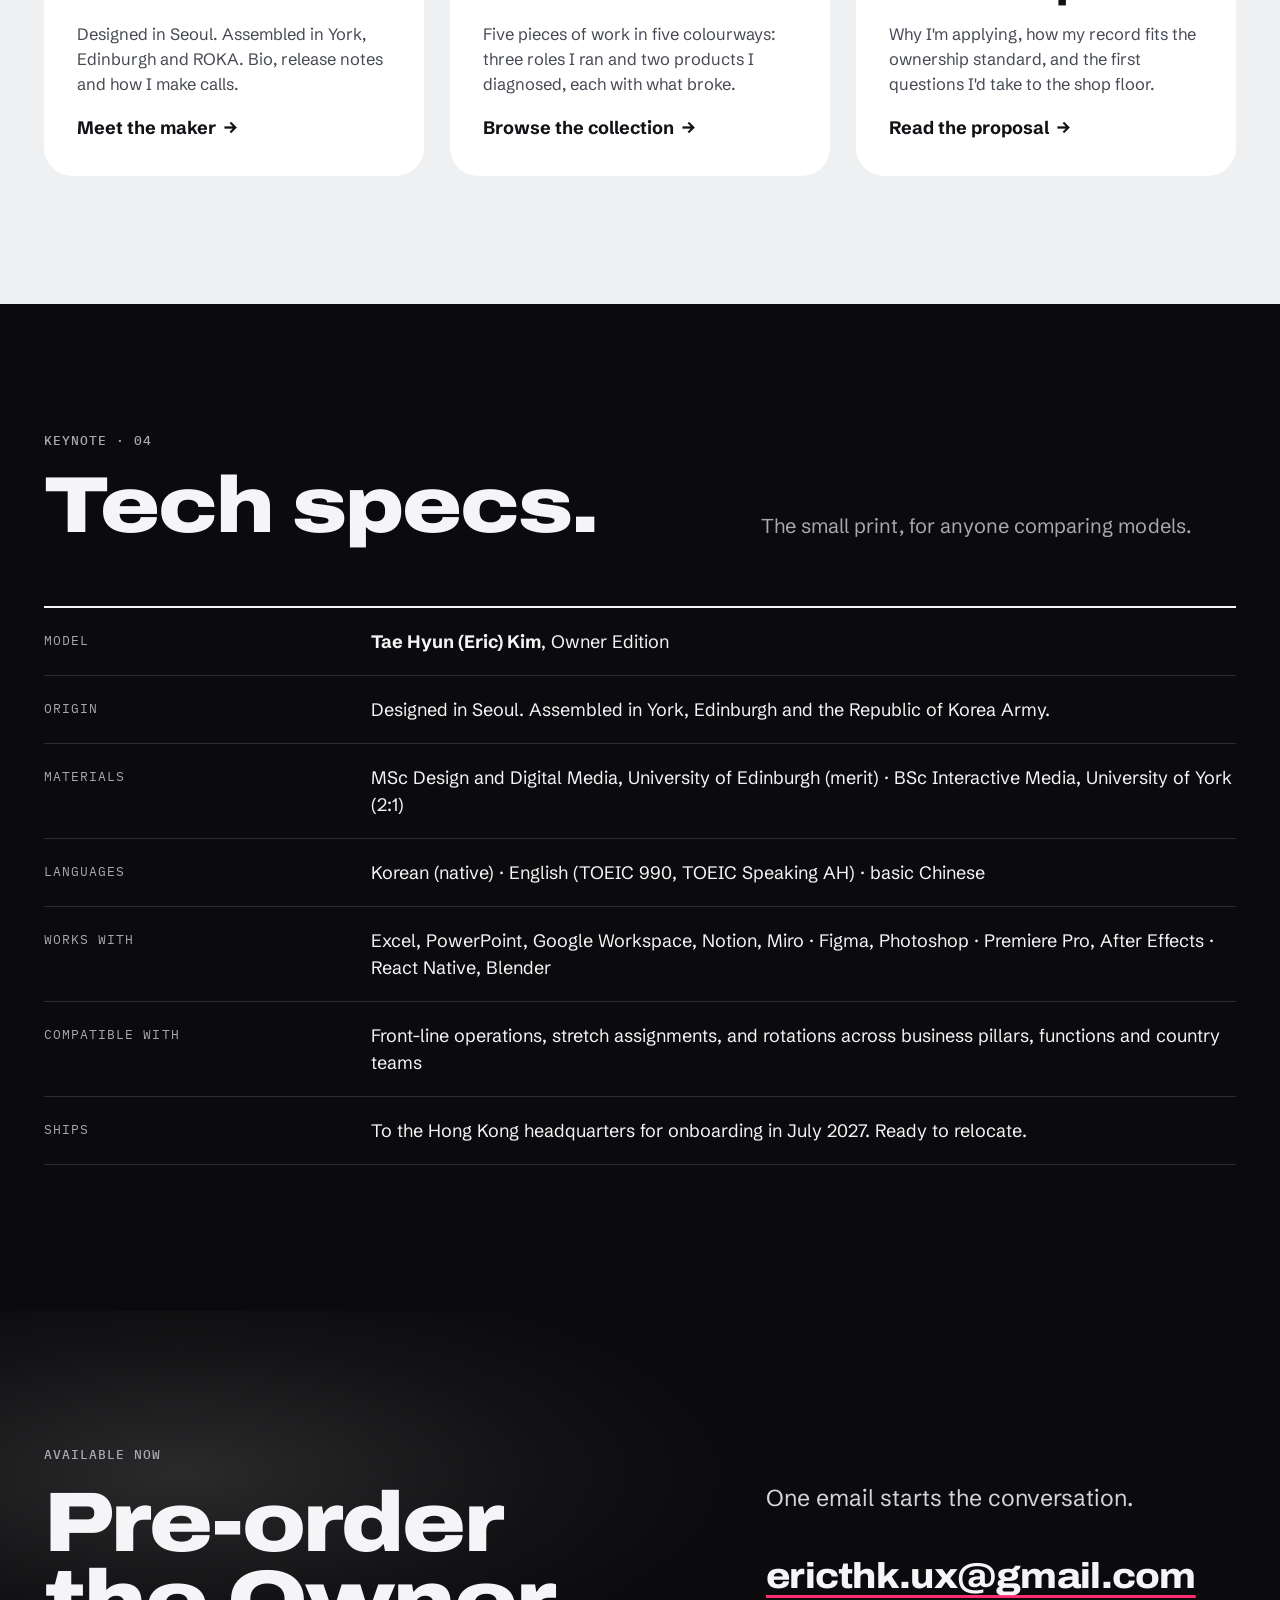
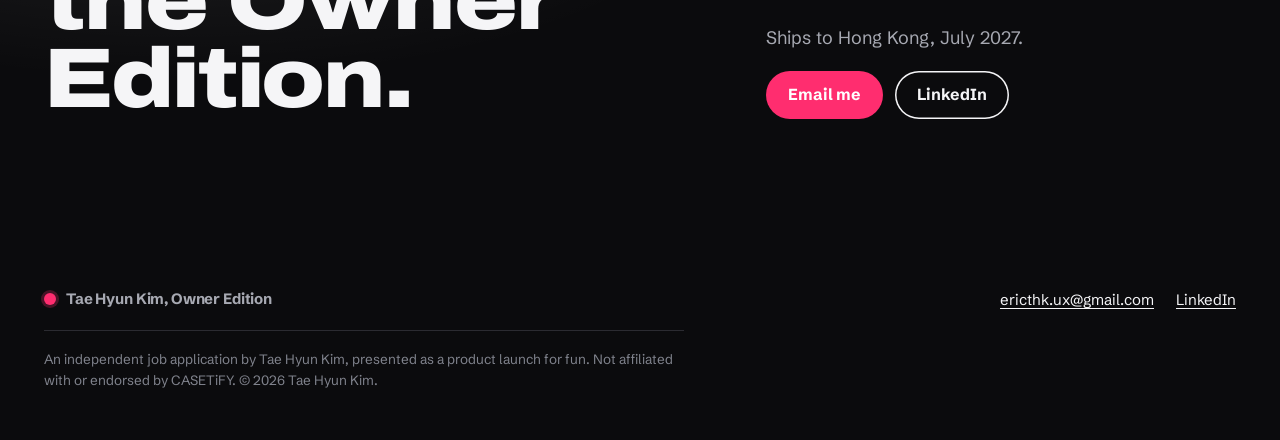
==== commit 16eaed31: "Remove design portfolio links, rename menu item, use ROKA - Remove every link to thkeric.github.io: " ====
--- a/index.html
+++ b/index.html
@@ -17,9 +17,9 @@
 <link rel="preconnect" href="https://fonts.googleapis.com">
 <link rel="preconnect" href="https://fonts.gstatic.com" crossorigin>
 <link href="https://fonts.googleapis.com/css2?family=Archivo:wdth,wght@62..125,100..900&family=IBM+Plex+Mono:wght@400;500;600&family=Schibsted+Grotesk:wght@400;500;700;800&display=swap" rel="stylesheet">
-<link rel="stylesheet" href="assets/css/launch.css?v=20261006b">
+<link rel="stylesheet" href="assets/css/launch.css?v=20261008">
 <script>document.documentElement.classList.add('js');setTimeout(function(){document.documentElement.classList.add('reveal-all')},3500)</script>
-<script src="assets/js/launch.js?v=20261006b" defer></script>
+<script src="assets/js/launch.js?v=20261008" defer></script>
 </head>
 <body>
 <a class="skip" href="#content">Skip to content</a>
@@ -29,8 +29,7 @@
     <nav class="site-nav" aria-label="Main">
       <a href="about/">About</a>
       <a href="work/">Work</a>
-      <a href="casetify/">CASETiFY</a>
-      <a class="ext" href="https://thkeric.github.io/">Design portfolio</a>
+      <a href="casetify/">Why CASETiFY?</a>
     </nav>
   </div>
 </header>
@@ -133,7 +132,7 @@
         </div>
         <span class="eyebrow">About</span>
         <h3>The Maker</h3>
-        <p>Designed in Seoul. Assembled in York, Edinburgh and the army. Bio, release notes and how I make calls.</p>
+        <p>Designed in Seoul. Assembled in York, Edinburgh and <abbr title="Republic of Korea Army">ROKA</abbr>. Bio, release notes and how I make calls.</p>
         <span class="go">Meet the maker</span>
       </a>
       <a class="product" href="work/" data-reveal>
@@ -215,7 +214,6 @@
       <span class="foot-links">
         <a href="mailto:ericthk.ux@gmail.com">ericthk.ux@gmail.com</a>
         <a href="https://www.linkedin.com/in/erickimux/" rel="me">LinkedIn</a>
-        <a href="https://thkeric.github.io/">Design portfolio</a>
       </span>
     </div>
     <p class="disclaimer">An independent job application by Tae Hyun Kim, presented as a product launch for fun. Not affiliated with or endorsed by CASETiFY. © 2026 Tae Hyun Kim.</p>
--- a/assets/css/launch.css
+++ b/assets/css/launch.css
@@ -33,7 +33,7 @@
   --c-bb: #12404f;
   --c-th: #4d54d9;
   --c-mint: #81d8d0;
-  --c-tappy: #ff9fd0;
+  --c-pink: #ff9fd0;
   --c-co: #ff7a1a;
 
   --display: "Archivo", "Arial Black", "Helvetica Neue", Arial, sans-serif;
@@ -59,6 +59,7 @@
 :focus-visible { outline: 3px solid var(--signal); outline-offset: 3px; border-radius: 4px; }
 ::selection { background: var(--signal); color: #fff; }
 p { margin: 0 0 1em; text-wrap: pretty; }
+abbr[title] { text-decoration: none; cursor: help; }
 h1, h2, h3, h4 { margin: 0; text-wrap: balance; }
 
 .wrap { width: min(var(--wrap), 100% - 2 * var(--gutter)); margin-inline: auto; }
@@ -92,13 +93,11 @@
 .site-nav a { text-decoration: none; color: var(--on-stage-2); white-space: nowrap; }
 .site-nav a:hover { color: var(--on-stage); }
 .site-nav a[aria-current="page"] { color: var(--on-stage); text-decoration: underline; text-decoration-color: var(--signal); text-decoration-thickness: 2px; text-underline-offset: 7px; }
-.site-nav .ext::after { content: " \2197"; }
 @media (max-width: 720px) {
   :root { --head-h: auto; }
   .site-head { height: auto; }
   .site-head .wrap { flex-direction: column; align-items: flex-start; gap: 6px; padding-block: 12px 10px; }
   .site-nav { gap: 16px; font-size: 14.5px; flex-wrap: wrap; }
-  .site-nav .ext { display: none; }
 }
 
 /* ---------- bands ---------- */
@@ -438,8 +437,6 @@
 .biz dl { margin: 0; display: grid; grid-template-columns: repeat(3, minmax(0, 1fr)); gap: 18px; }
 .biz dt { font-family: var(--mono); font-size: 12px; letter-spacing: 0.08em; text-transform: uppercase; color: var(--on-stage-2); }
 .biz dd { margin: 6px 0 0; font-size: 15.5px; line-height: 1.5; }
-.more { display: inline-flex; gap: 8px; margin-top: 22px; font-weight: 700; text-decoration: none; border-bottom: 2px solid var(--signal); padding-bottom: 2px; }
-.more::after { content: "\2197"; }
 @media (max-width: 900px) {
   .wc-grid { grid-template-columns: minmax(0, 1fr); }
   .wc-object { position: static; padding-block: 0 8px; }
@@ -466,16 +463,6 @@
 .drop dd { margin: 4px 0 0; font-size: 16px; line-height: 1.55; color: #23252c; }
 @media (max-width: 760px) { .drops { grid-template-columns: minmax(0, 1fr); } }
 
-.limited { display: grid; grid-template-columns: minmax(0, 4fr) minmax(0, 8fr); gap: clamp(28px, 5vw, 88px); align-items: center; }
-.limited > * { min-width: 0; }
-.limited .obj { display: grid; place-items: center; }
-.limited .case { --w: clamp(150px, 16vw, 210px); --ry: 18deg; --rz: -4deg; }
-.limited h2 { font-size: clamp(36px, 5vw, 68px); margin: 14px 0 18px; }
-.limited p { color: var(--on-stage-2); font-size: 18px; max-width: 58ch; }
-.chips { display: flex; flex-wrap: wrap; gap: 10px; margin-top: 8px; }
-.chips span { font-size: 14.5px; padding: 8px 14px; border-radius: 999px; background: var(--stage-2); border: 1px solid var(--stage-line); color: var(--on-stage); }
-.chips b { color: var(--c-tappy); font-weight: 600; }
-@media (max-width: 860px) { .limited { grid-template-columns: minmax(0, 1fr); } }
 
 /* ---------- page: casetify ---------- */
 .why { display: grid; grid-template-columns: repeat(3, minmax(0, 1fr)); gap: clamp(12px, 2vw, 24px); }
@@ -525,10 +512,8 @@
 .config:has(#q1:checked) .answer[data-q="1"], .config:has(#q2:checked) .answer[data-q="2"], .config:has(#q3:checked) .answer[data-q="3"] { display: block; }
 .config:has(#q1:checked) .q-print[data-q="1"], .config:has(#q2:checked) .q-print[data-q="2"], .config:has(#q3:checked) .q-print[data-q="3"] { opacity: 1; }
 .config:has(#q1:checked) .config-preview .case { --c: var(--c-co); }
-.config:has(#q2:checked) .config-preview .case { --c: var(--c-tappy); }
+.config:has(#q2:checked) .config-preview .case { --c: var(--c-pink); }
 .config:has(#q3:checked) .config-preview .case { --c: var(--c-rep); }
 /* browsers without :has() show every answer */
 @supports not selector(:has(*)) { .answer { display: block; margin-bottom: 12px; } .q-print[data-q="1"] { opacity: 1; } }
-.sources { margin-top: 22px; font-size: 14px; line-height: 1.6; color: var(--ink-3); }
-.sources a { color: var(--ink-2); }
 @media (max-width: 900px) { .config { grid-template-columns: minmax(0, 1fr); } .config-preview { position: relative; top: 0; min-height: 340px; } }
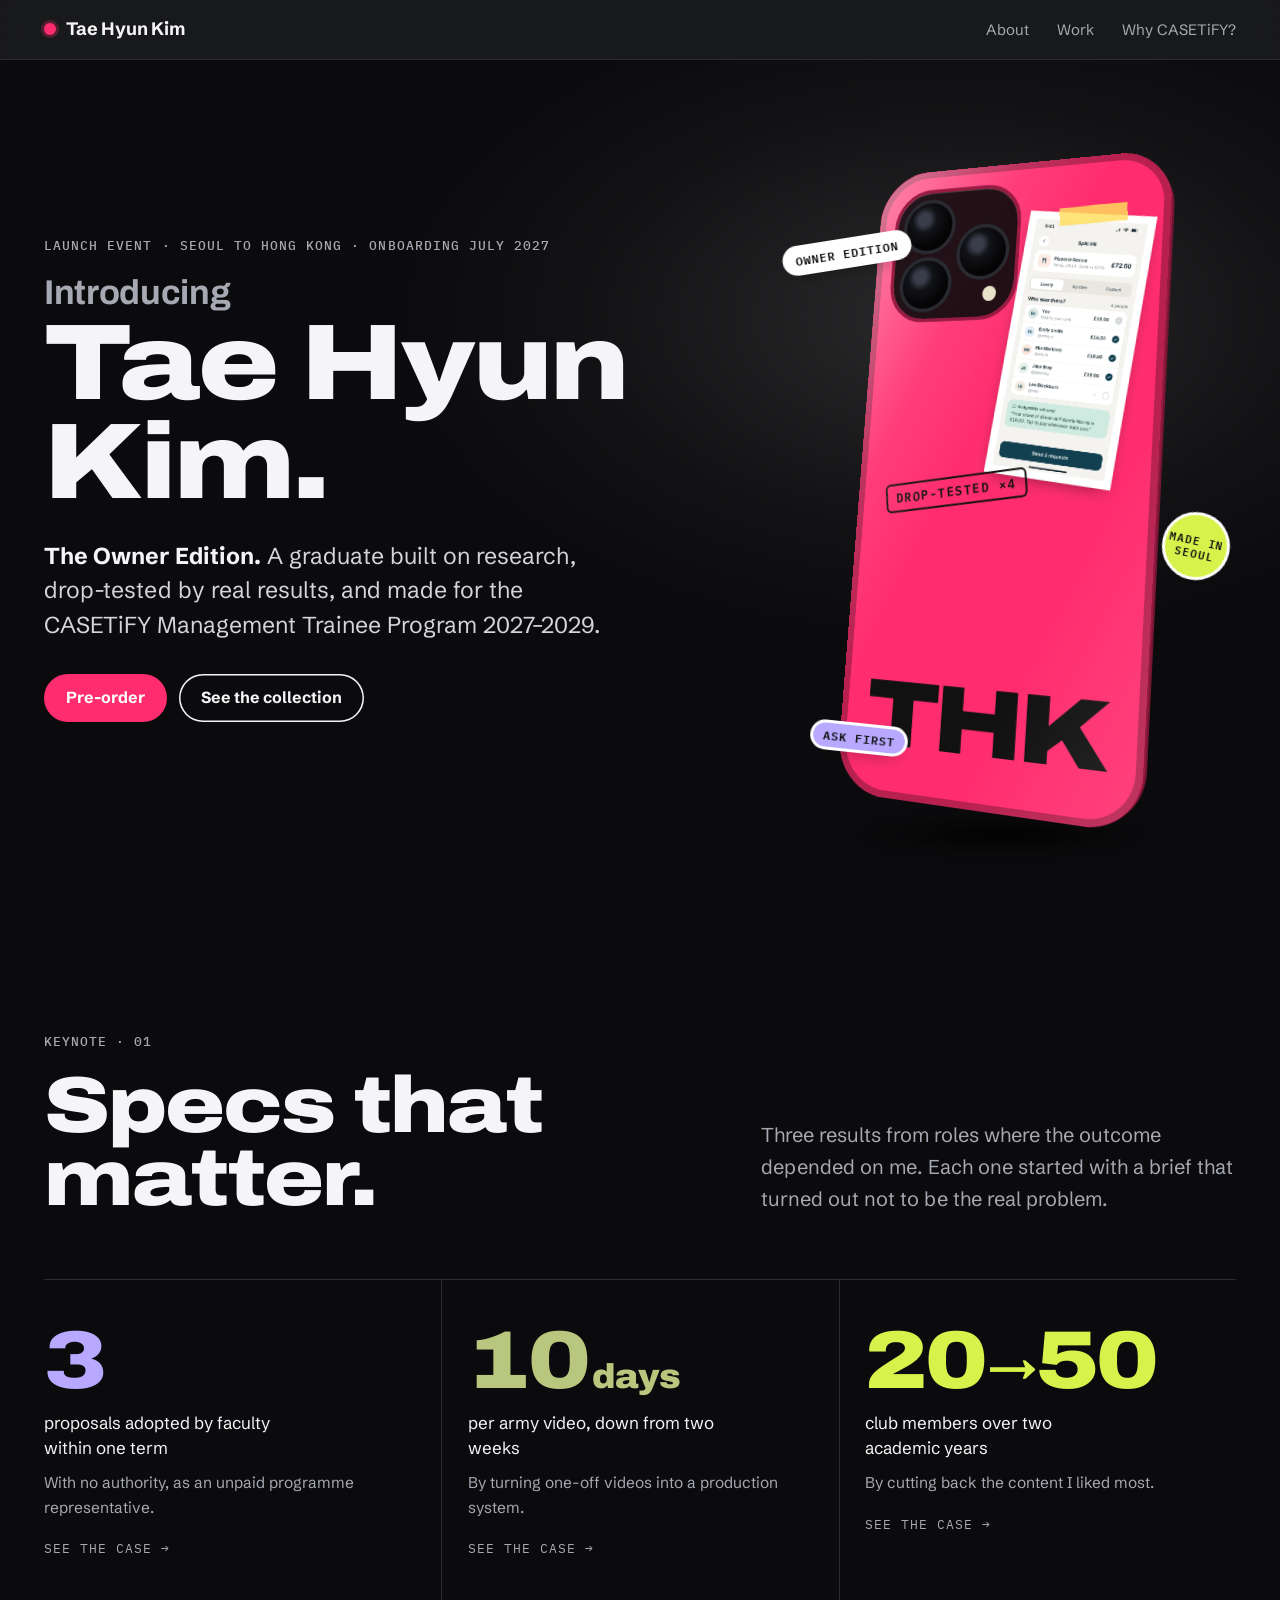
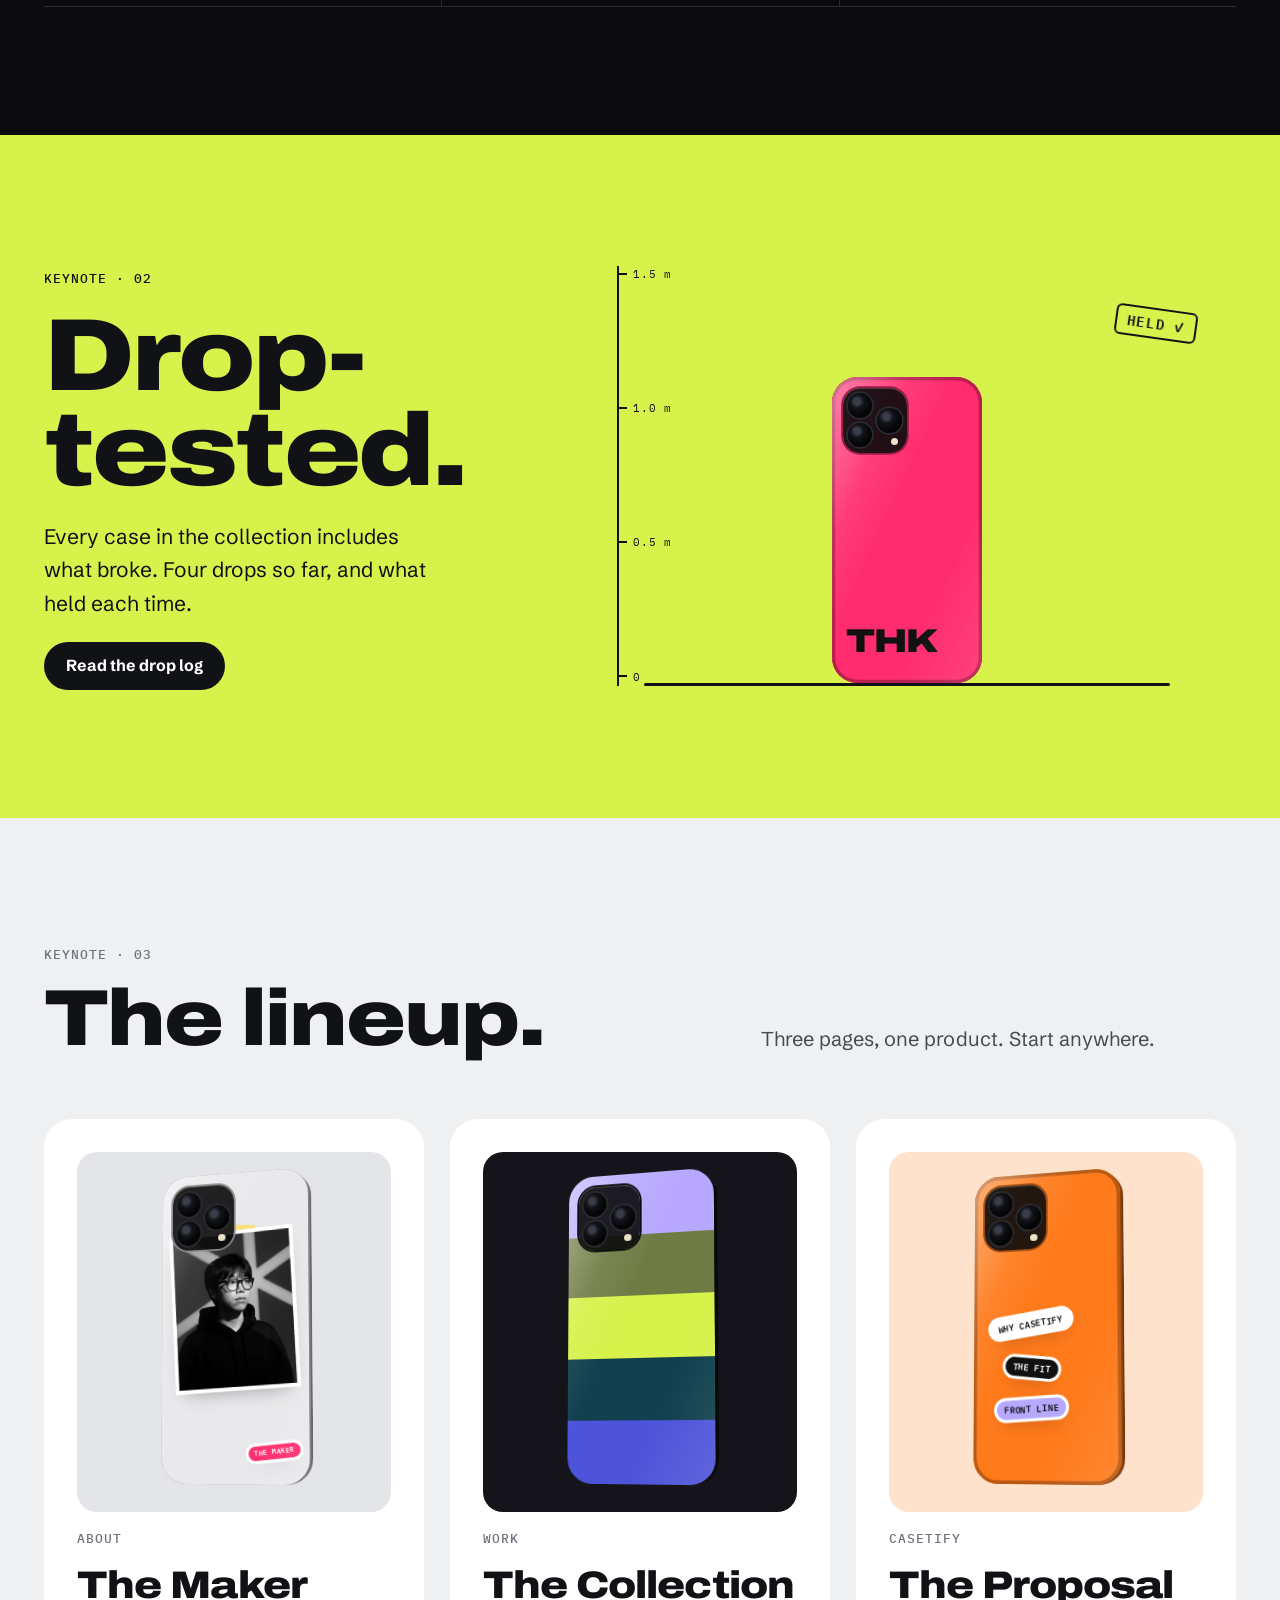
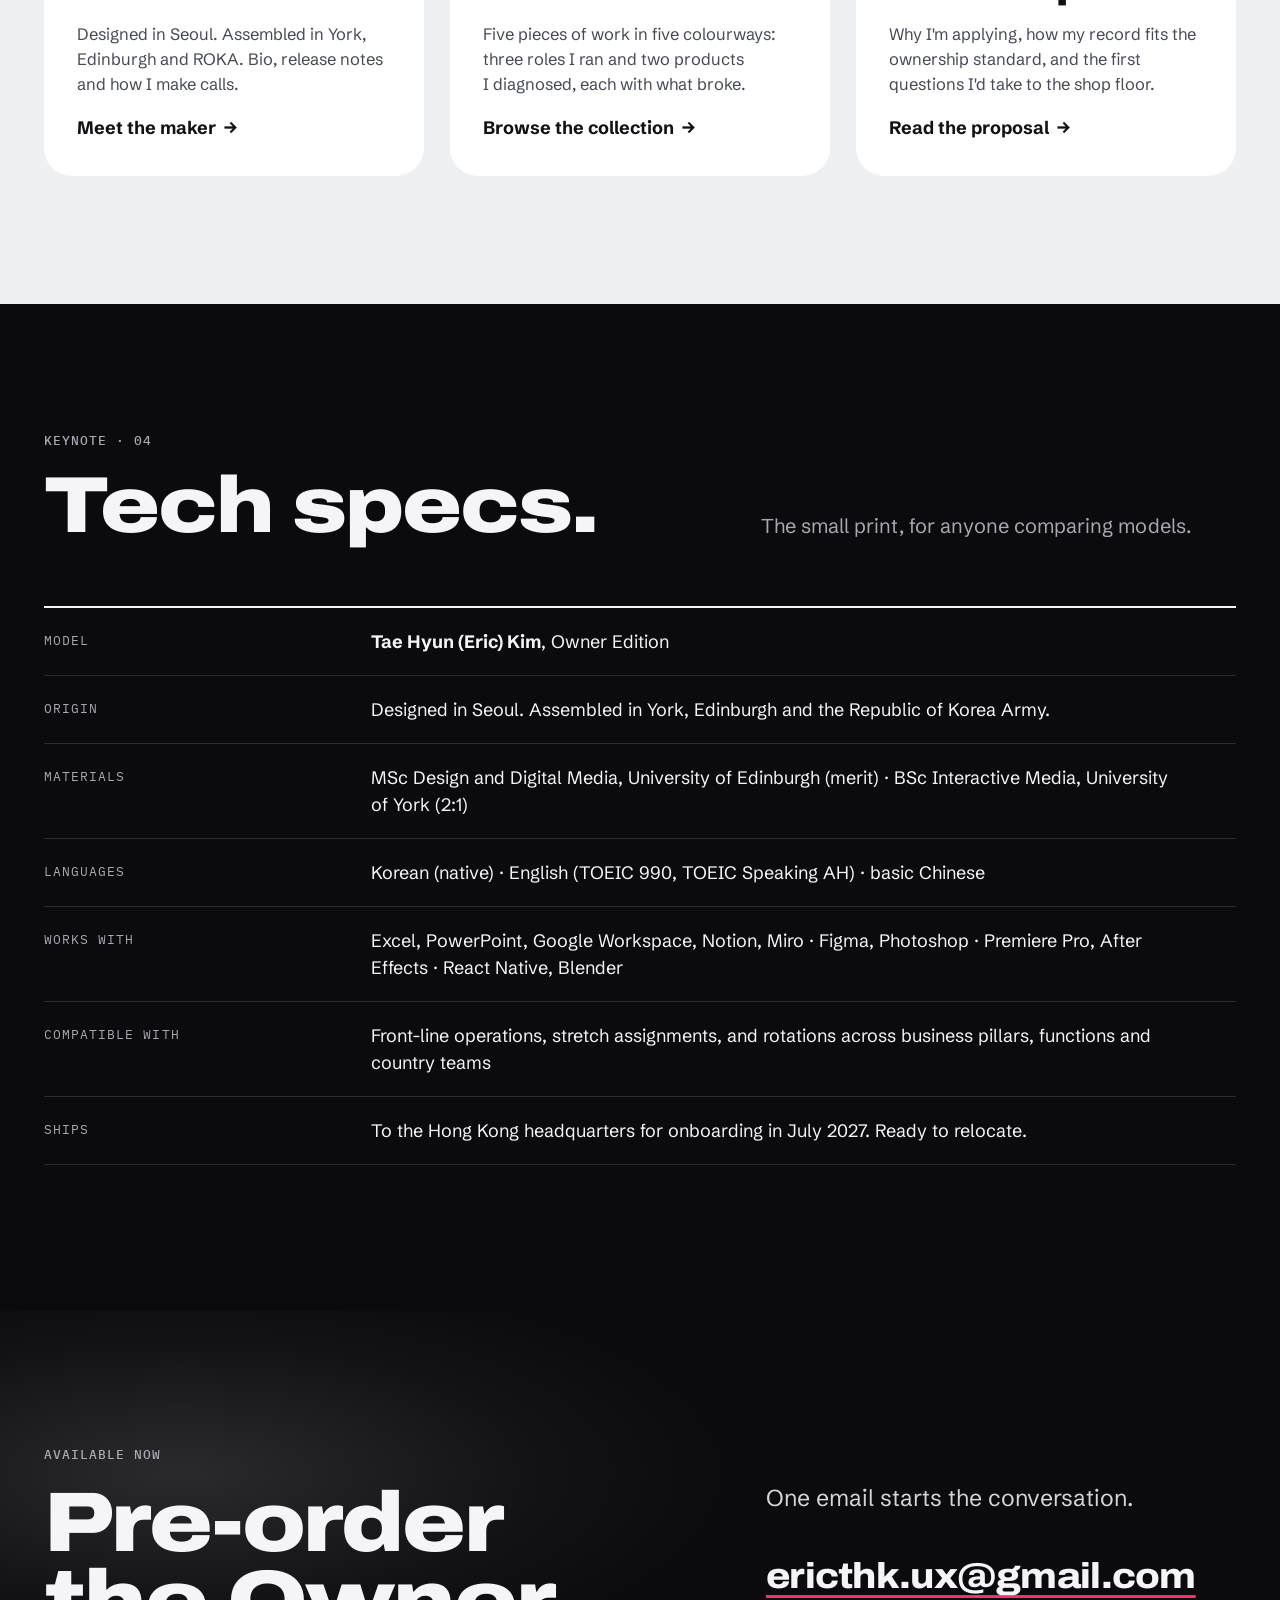
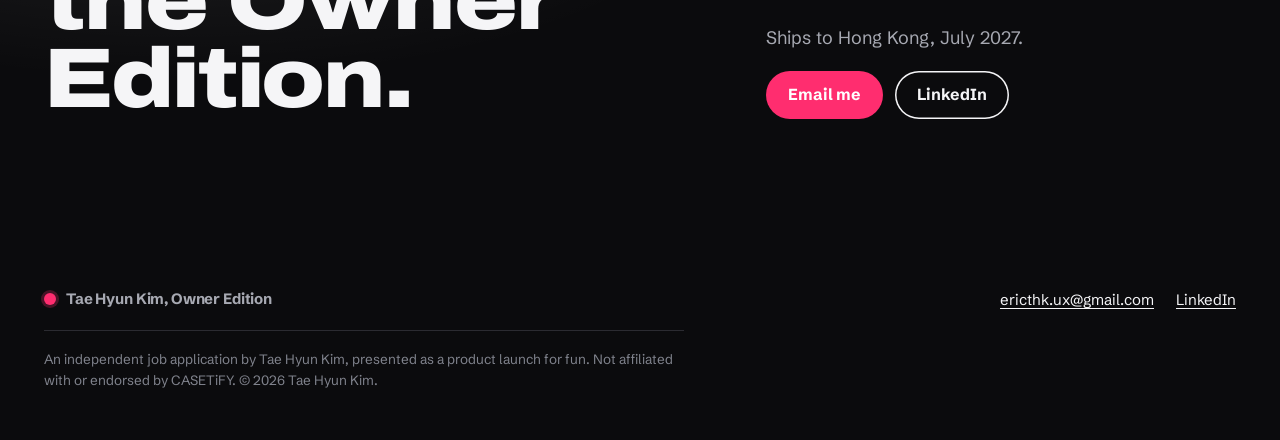
==== commit bc6c3c63: "Readable line breaks on every page; Google Analytics Certification - Rename to "Google Analytics Cer" ====
--- a/index.html
+++ b/index.html
@@ -39,7 +39,7 @@
     <div data-reveal>
       <span class="eyebrow">Launch event · Seoul to Hong Kong · Onboarding July 2027</span>
       <h1 id="launch-title" class="display"><span class="intro">Introducing</span>Tae Hyun Kim.</h1>
-      <p class="lede"><b>The Owner Edition.</b> A graduate built on research, drop-tested by real results, and made for the CASETiFY Management Trainee Program 2027–2029.</p>
+      <p class="lede"><b>The Owner Edition.</b> A&nbsp;graduate built on research, <span class="nowrap">drop-tested</span> by real results, and made for the CASETiFY Management Trainee Program&nbsp;<span class="nowrap">2027–2029</span>.</p>
       <div class="btn-row">
         <a class="btn" href="#order">Pre-order</a>
         <a class="btn btn--ghost" href="work/">See the collection</a>
@@ -68,7 +68,7 @@
   <div class="wrap">
     <div class="sec-head" data-reveal>
       <div><span class="eyebrow">Keynote · 01</span><h2 id="specs-title" class="display">Specs that matter.</h2></div>
-      <p>Three results from roles where the outcome depended on me. Each one started with a brief that turned out not to be the real problem.</p>
+      <p>Three results from roles where the outcome depended on me. Each one started with a&nbsp;brief that turned out not to be the real&nbsp;problem.</p>
     </div>
     <div class="stats" data-reveal>
       <a class="stat" href="work/#rep" style="--sc: var(--c-rep)">
@@ -98,7 +98,7 @@
     <div data-reveal>
       <span class="label">Keynote · 02</span>
       <h2 id="drop-title" class="display" style="margin:18px 0 22px">Drop-tested.</h2>
-      <p>Every case in the collection includes what broke. Four drops so far, and what held each time.</p>
+      <p>Every case in the collection includes what broke. Four drops so far, and what held each&nbsp;time.</p>
       <a class="btn" href="work/#drop-tested" style="background: var(--ink)">Read the drop log</a>
     </div>
     <div class="drop-rig" data-drop aria-hidden="true">
@@ -118,7 +118,7 @@
   <div class="wrap">
     <div class="sec-head" data-reveal>
       <div><span class="eyebrow">Keynote · 03</span><h2 id="lineup-title" class="display">The lineup.</h2></div>
-      <p>Three pages, one product. Start anywhere.</p>
+      <p>Three pages, one product. Start&nbsp;anywhere.</p>
     </div>
     <div class="lineup">
       <a class="product" href="about/" data-reveal>
@@ -132,7 +132,7 @@
         </div>
         <span class="eyebrow">About</span>
         <h3>The Maker</h3>
-        <p>Designed in Seoul. Assembled in York, Edinburgh and <abbr title="Republic of Korea Army">ROKA</abbr>. Bio, release notes and how I make calls.</p>
+        <p>Designed in Seoul. Assembled in York, Edinburgh and <abbr title="Republic of Korea Army">ROKA</abbr>. Bio, release notes and how I&nbsp;make&nbsp;calls.</p>
         <span class="go">Meet the maker</span>
       </a>
       <a class="product" href="work/" data-reveal>
@@ -146,7 +146,7 @@
         </div>
         <span class="eyebrow">Work</span>
         <h3>The Collection</h3>
-        <p>Five pieces of work in five colourways: three roles I ran and two products I diagnosed, each with what broke.</p>
+        <p>Five pieces of work in five colourways: three roles I&nbsp;ran and two products I&nbsp;diagnosed, each with what&nbsp;broke.</p>
         <span class="go">Browse the collection</span>
       </a>
       <a class="product" href="casetify/" data-reveal>
@@ -164,7 +164,7 @@
         </div>
         <span class="eyebrow">CASETiFY</span>
         <h3>The Proposal</h3>
-        <p>Why I'm applying, how my record fits the ownership standard, and the first questions I'd take to the shop floor.</p>
+        <p>Why I'm applying, how my record fits the ownership standard, and the first questions I'd take to the shop&nbsp;floor.</p>
         <span class="go">Read the proposal</span>
       </a>
     </div>
@@ -175,16 +175,16 @@
   <div class="wrap">
     <div class="sec-head" data-reveal>
       <div><span class="eyebrow">Keynote · 04</span><h2 id="tech-title" class="display">Tech specs.</h2></div>
-      <p>The small print, for anyone comparing models.</p>
+      <p>The small print, for anyone comparing&nbsp;models.</p>
     </div>
     <dl class="specs" data-reveal>
-      <div><dt>Model</dt><dd><b>Tae Hyun (Eric) Kim</b>, Owner Edition</dd></div>
-      <div><dt>Origin</dt><dd>Designed in Seoul. Assembled in York, Edinburgh and the Republic of Korea Army.</dd></div>
-      <div><dt>Materials</dt><dd>MSc Design and Digital Media, University of Edinburgh (merit) · BSc Interactive Media, University of York (2:1)</dd></div>
-      <div><dt>Languages</dt><dd>Korean (native) · English (TOEIC 990, TOEIC Speaking AH) · basic Chinese</dd></div>
-      <div><dt>Works with</dt><dd>Excel, PowerPoint, Google Workspace, Notion, Miro · Figma, Photoshop · Premiere Pro, After Effects · React Native, Blender</dd></div>
-      <div><dt>Compatible with</dt><dd>Front-line operations, stretch assignments, and rotations across business pillars, functions and country teams</dd></div>
-      <div><dt>Ships</dt><dd>To the Hong Kong headquarters for onboarding in July 2027. Ready to relocate.</dd></div>
+      <div><dt>Model</dt><dd><b>Tae Hyun (Eric) Kim</b>, Owner&nbsp;Edition</dd></div>
+      <div><dt>Origin</dt><dd>Designed in Seoul. Assembled in York, Edinburgh and the&nbsp;Republic&nbsp;of&nbsp;Korea&nbsp;Army.</dd></div>
+      <div><dt>Materials</dt><dd>MSc Design and Digital Media, University of Edinburgh (merit)&nbsp;· BSc Interactive Media, University of York&nbsp;(2:1)</dd></div>
+      <div><dt>Languages</dt><dd>Korean (native)&nbsp;· English (TOEIC&nbsp;990,&nbsp;TOEIC&nbsp;Speaking&nbsp;AH)&nbsp;· basic&nbsp;Chinese</dd></div>
+      <div><dt>Works with</dt><dd>Excel, PowerPoint, Google Workspace, Notion, Miro&nbsp;· Figma, Photoshop&nbsp;· Premiere Pro, After Effects&nbsp;· React&nbsp;Native,&nbsp;Blender</dd></div>
+      <div><dt>Compatible with</dt><dd><span class="nowrap">Front-line</span> operations, stretch assignments, and rotations across business pillars, functions and country teams</dd></div>
+      <div><dt>Ships</dt><dd>To the Hong&nbsp;Kong headquarters for onboarding in July&nbsp;2027.&nbsp;Ready to&nbsp;relocate.</dd></div>
     </dl>
   </div>
 </section>
@@ -196,9 +196,9 @@
       <h2 id="order-title" class="display" style="margin-top:18px">Pre-order<br>the Owner Edition.</h2>
     </div>
     <div data-reveal>
-      <p class="lede" style="color:#d4d5db">One email starts the conversation.</p>
+      <p class="lede" style="color:#d4d5db">One email starts the&nbsp;conversation.</p>
       <a class="mail" href="mailto:ericthk.ux@gmail.com">ericthk.ux@gmail.com</a>
-      <p class="ships">Ships to Hong Kong, July 2027.</p>
+      <p class="ships">Ships to Hong&nbsp;Kong,&nbsp;July&nbsp;2027.</p>
       <div class="btn-row">
         <a class="btn" href="mailto:ericthk.ux@gmail.com">Email me</a>
         <a class="btn btn--ghost" href="https://www.linkedin.com/in/erickimux/" rel="me">LinkedIn</a>
--- a/assets/css/launch.css
+++ b/assets/css/launch.css
@@ -59,7 +59,9 @@
 :focus-visible { outline: 3px solid var(--signal); outline-offset: 3px; border-radius: 4px; }
 ::selection { background: var(--signal); color: #fff; }
 p { margin: 0 0 1em; text-wrap: pretty; }
+li, dd, .loop span { text-wrap: pretty; }
 abbr[title] { text-decoration: none; cursor: help; }
+.nowrap { white-space: nowrap; }
 h1, h2, h3, h4 { margin: 0; text-wrap: balance; }
 
 .wrap { width: min(var(--wrap), 100% - 2 * var(--gutter)); margin-inline: auto; }
@@ -351,6 +353,7 @@
   .page-hero-grid { grid-template-columns: minmax(0, 1fr); }
   .page-hero .hero-case { min-height: 0; padding-block: 8px 40px; order: -1; }
   .page-hero .hero-case .case { --w: clamp(150px, 42vw, 220px); }
+  .page-hero .hero-case > .stamp { bottom: 2% !important; right: 4% !important; }
 }
 
 /* about: portrait print */
@@ -378,7 +381,7 @@
 @media (max-width: 560px) { .loop { grid-template-columns: minmax(0, 1fr); } }
 
 .quote-card { margin: clamp(28px, 4vw, 48px) 0 0; display: grid; grid-template-columns: auto minmax(0, 1fr); gap: clamp(16px, 3vw, 36px); align-items: start; background: var(--on-stage); color: var(--ink); border-radius: 26px; padding: clamp(24px, 3.4vw, 44px); }
-.quote-card .stamp { margin-top: 6px; }
+.quote-card .stamp { margin-top: 6px; justify-self: start; }
 .quote-card p { margin: 0; font-size: clamp(18px, 1.8vw, 22px); line-height: 1.55; }
 @media (max-width: 640px) { .quote-card { grid-template-columns: minmax(0, 1fr); } }
 
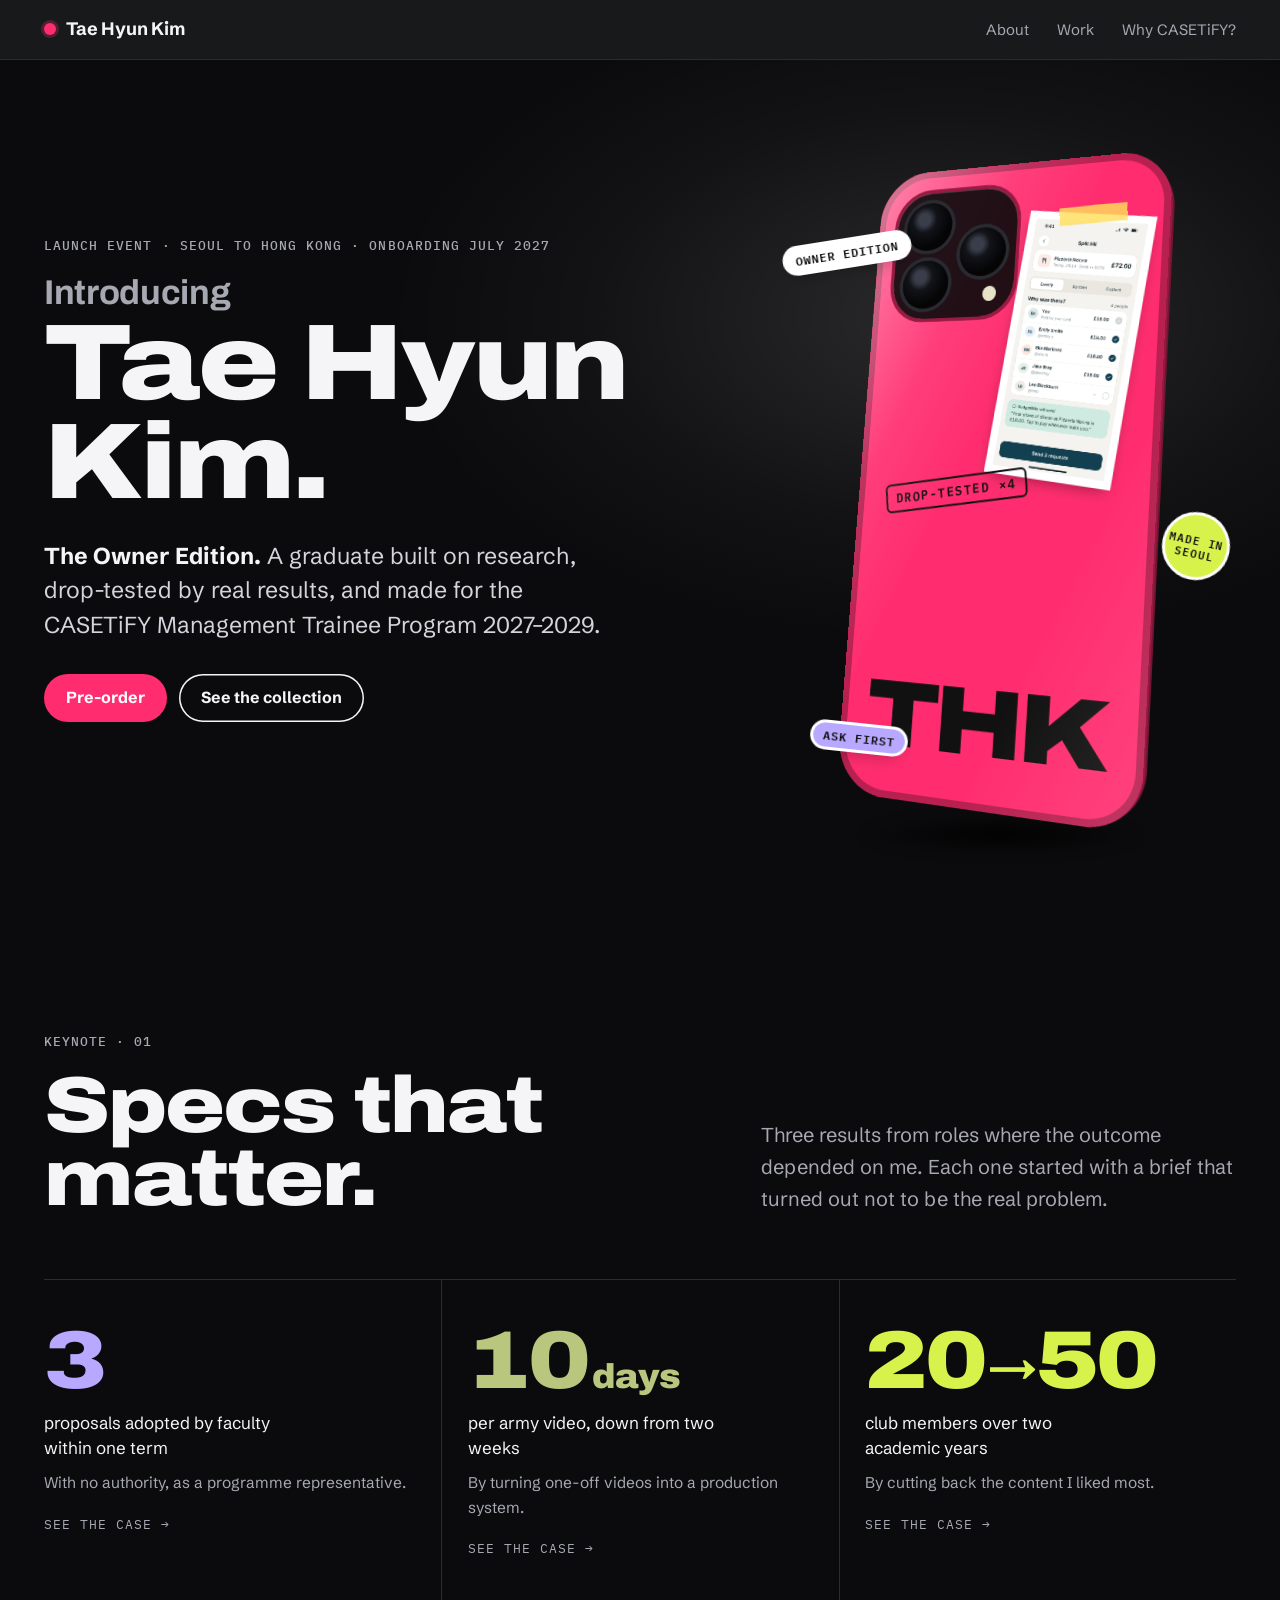
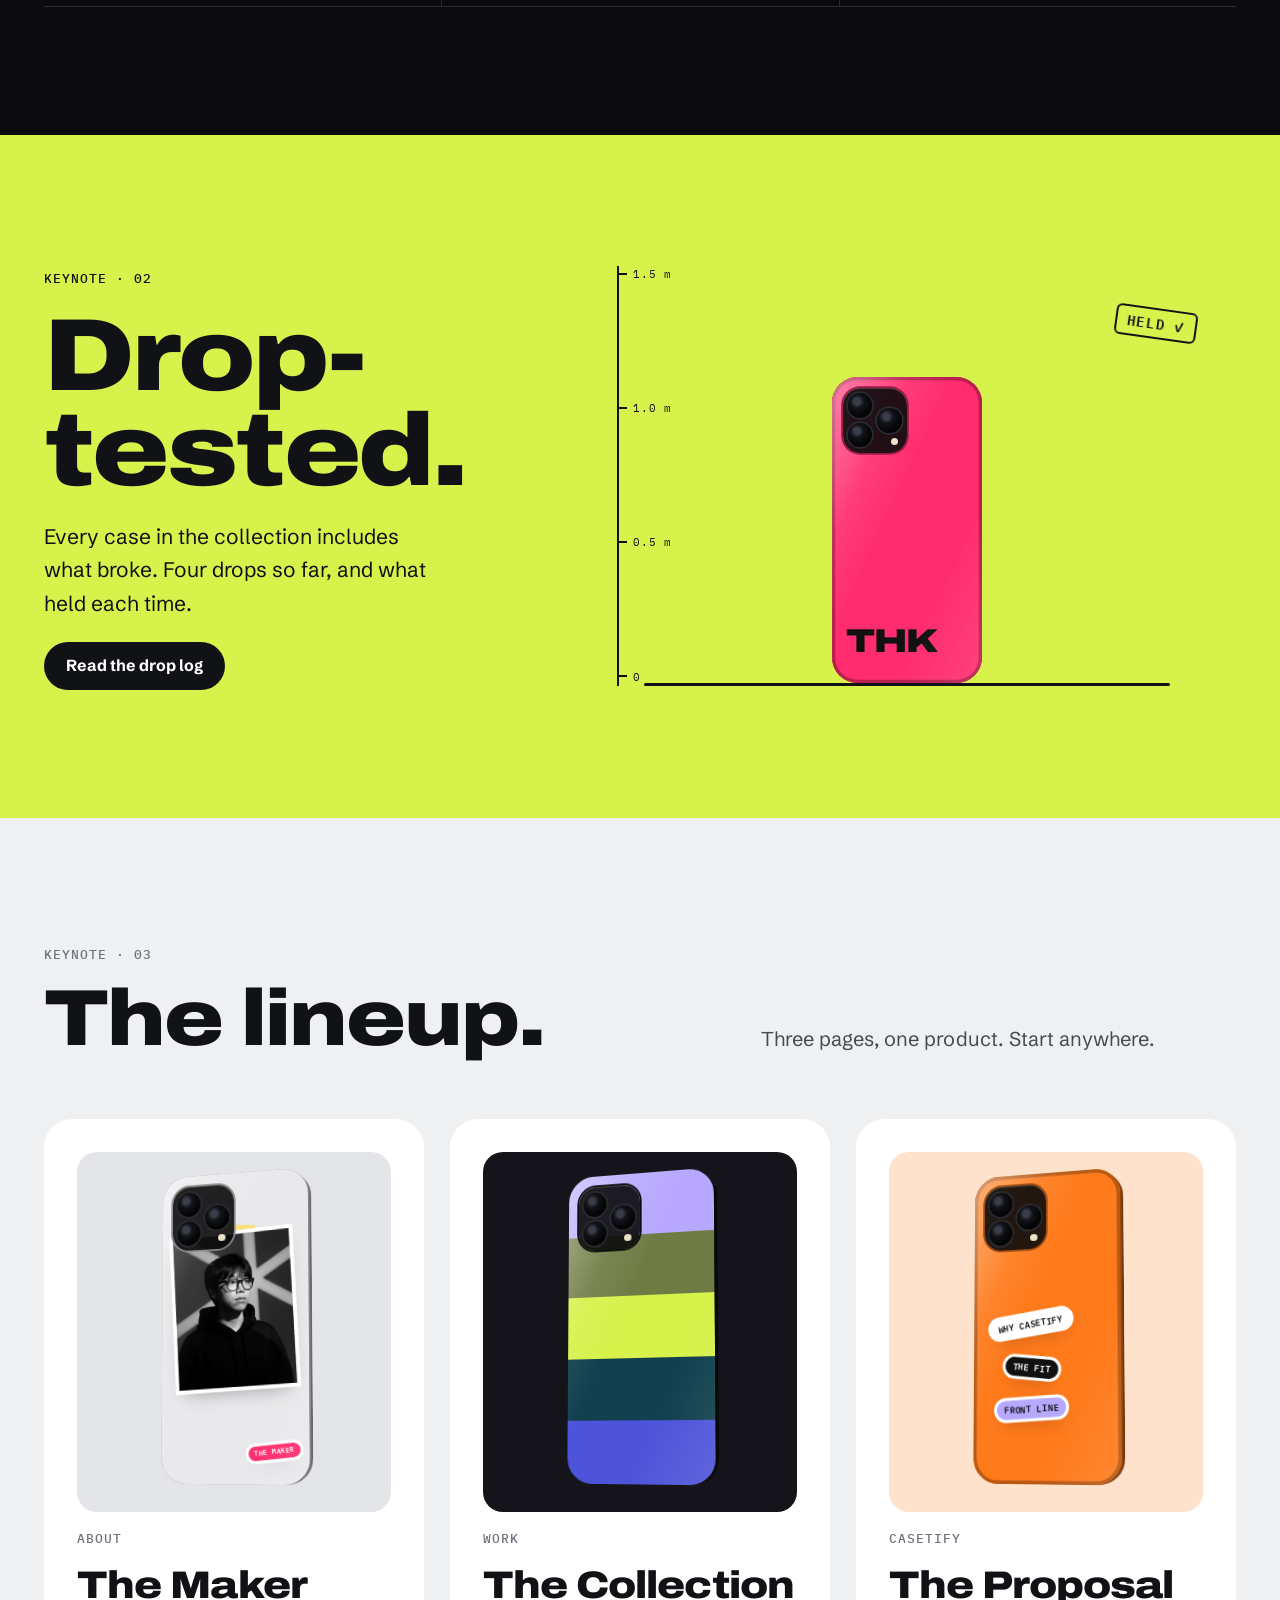
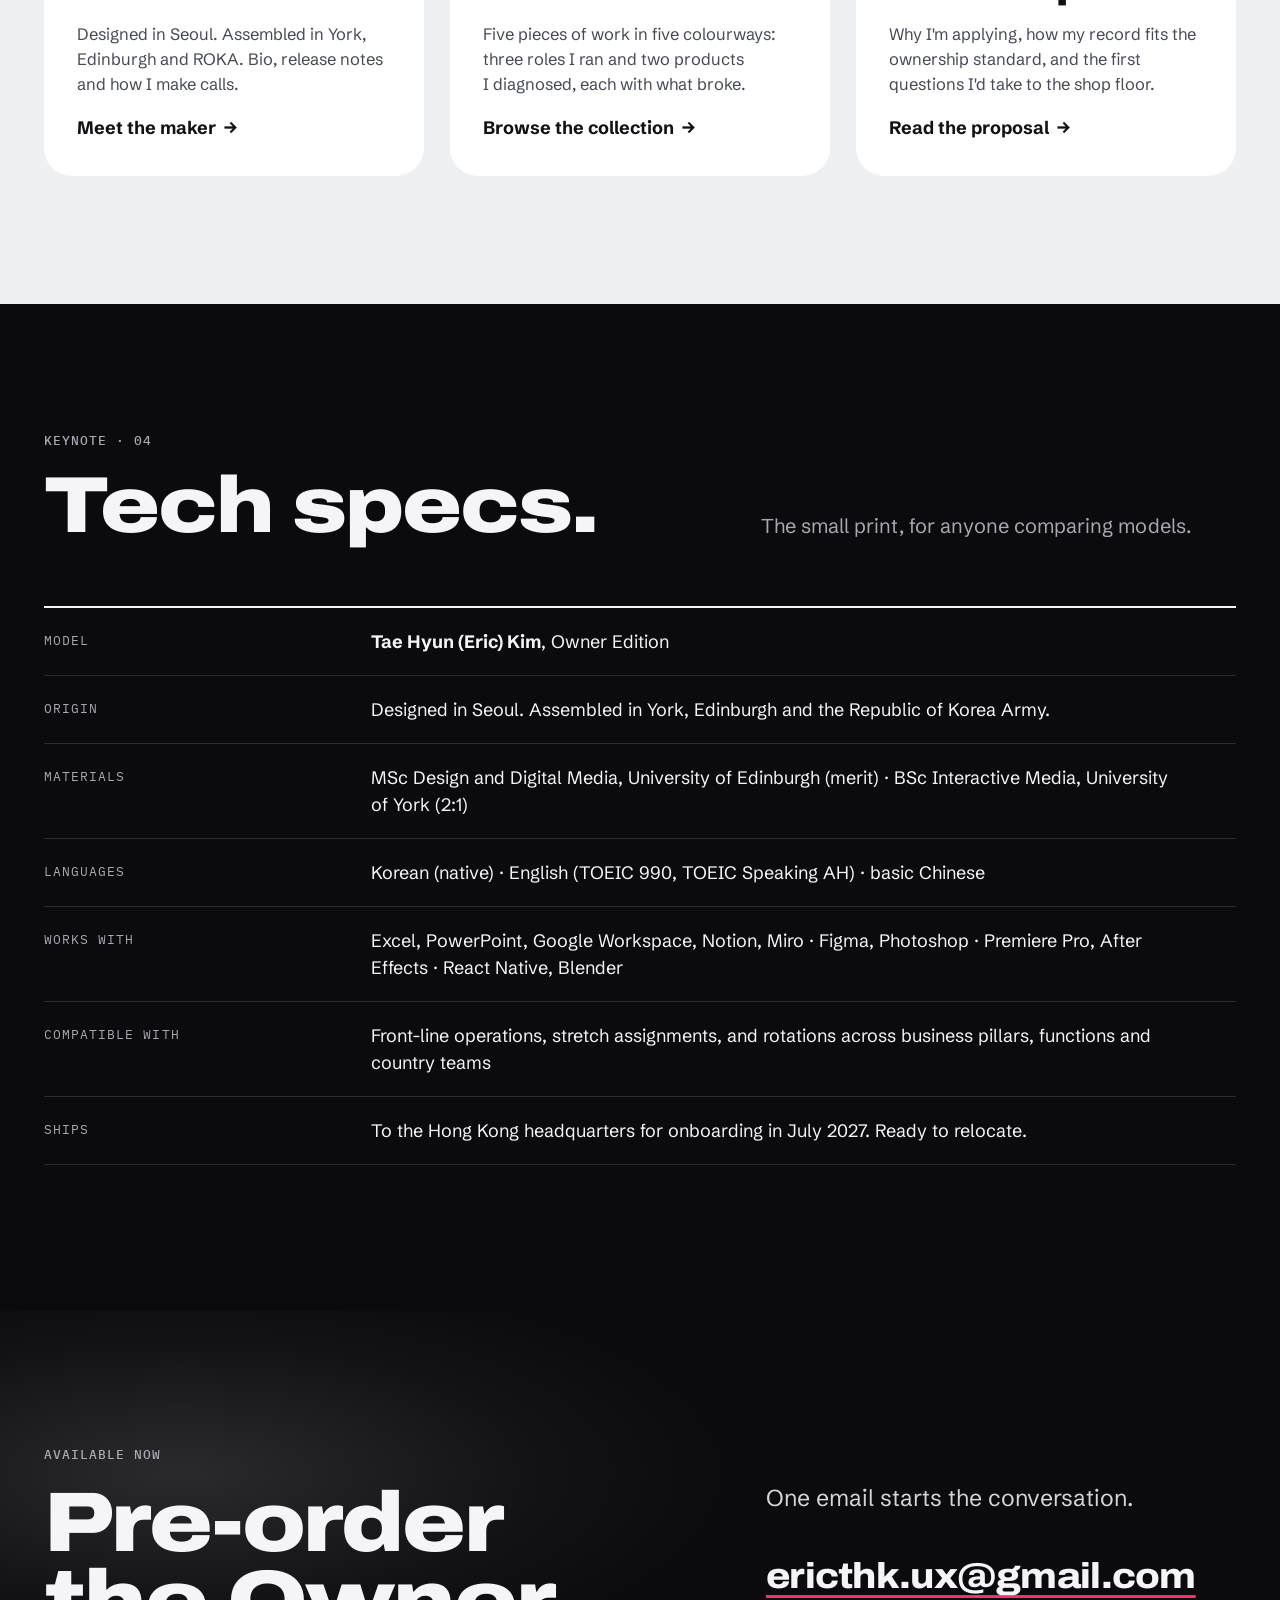
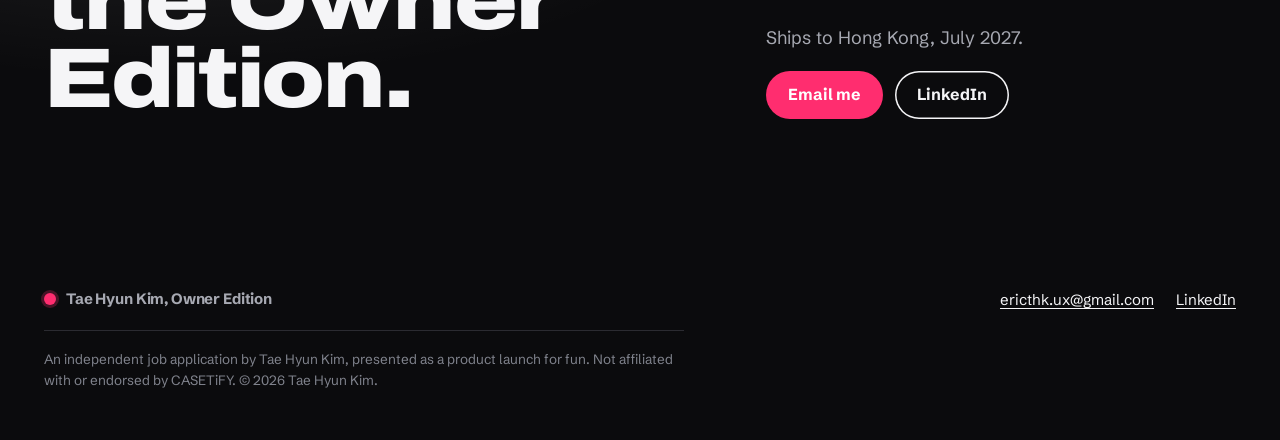
==== commit f1432367: "Remove "unpaid" from the launch and CASETiFY pages Co-Authored-By: Claude Opus 5.5 <noreply@anthropi" ====
--- a/index.html
+++ b/index.html
@@ -74,7 +74,7 @@
       <a class="stat" href="work/#rep" style="--sc: var(--c-rep)">
         <b>3</b>
         <span class="what">proposals adopted by faculty within one term</span>
-        <span class="how">With no authority, as an unpaid programme representative.</span>
+        <span class="how">With no authority, as a&nbsp;programme representative.</span>
         <span class="go">See the case →</span>
       </a>
       <a class="stat" href="work/#army" style="--sc: #b9c77e">
--- a/assets/css/launch.css
+++ b/assets/css/launch.css
@@ -399,15 +399,28 @@
 @media (max-width: 640px) { .release { grid-template-columns: minmax(0, 1fr); gap: 8px; } }
 
 /* ---------- page: work ---------- */
-.mini-lineup { display: flex; flex-wrap: wrap; gap: clamp(12px, 2.2vw, 30px); align-items: flex-start; }
-.mini-lineup a { display: grid; justify-items: center; gap: 14px; text-decoration: none; }
-.mini-lineup .case { --w: clamp(64px, 8vw, 104px); --rx: 0deg; --ry: 0deg; }
-.mini-lineup a:hover .case-shell { transform: translateY(-8px) rotateZ(-4deg); }
-.mini-lineup .label { color: var(--on-stage-2); font-size: 11.5px; text-align: center; max-width: 12ch; }
+/* the five cases, spread across the page with their names printed on them */
+.mini-lineup { display: grid; grid-template-columns: repeat(5, minmax(0, 1fr)); justify-items: center; align-items: end; gap: clamp(10px, 2vw, 28px); margin-top: clamp(44px, 6vw, 84px); }
+.mini-lineup a { display: block; text-decoration: none; border-radius: 18px; }
+.mini-lineup .case { --w: clamp(104px, 12.5vw, 176px); --rx: 0deg; --ry: 0deg; }
+.mini-lineup a:hover .case-shell, .mini-lineup a:focus-visible .case-shell { transform: translateY(-10px) rotateZ(-4deg); }
+.mini-print { position: absolute; left: 11%; right: 8%; bottom: 8%; display: grid; gap: calc(var(--w) * 0.03); color: var(--pc, #111); }
+.mini-print b { font-family: var(--display); font-stretch: 125%; font-weight: 900; font-size: calc(var(--w) * 0.27); line-height: 0.85; letter-spacing: -0.04em; margin-bottom: calc(var(--w) * 0.03); }
+.mini-print .nm { font-family: var(--body); font-weight: 700; font-size: max(11px, calc(var(--w) * 0.098)); line-height: 1.12; letter-spacing: -0.01em; }
+.mini-print .cw { font-family: var(--mono); font-weight: 600; text-transform: uppercase; letter-spacing: 0.08em; font-size: max(8.5px, calc(var(--w) * 0.058)); line-height: 1.3; opacity: 0.78; }
+@media (max-width: 720px) {
+  .mini-lineup { display: flex; flex-wrap: wrap; justify-content: center; gap: 16px 12px; }
+  .mini-lineup .case { --w: 104px; }
+}
+
+/* one sentence per line where there is room */
+.lede--lines { max-width: none; }
+.lede--lines span, .lines span { display: block; }
 
 .edition { padding-block: clamp(56px, 7vw, 96px) clamp(40px, 5vw, 64px); }
 .edition h2 { font-size: clamp(40px, 6vw, 84px); }
 .edition p { color: var(--on-stage-2); font-size: clamp(17px, 1.6vw, 20px); max-width: 52ch; margin: 18px 0 0; }
+.edition p.lines { max-width: none; }
 
 .work-case { padding-block: clamp(56px, 7vw, 104px); border-bottom: 1px solid var(--line); }
 .work-case:last-of-type { border-bottom: 0; }
@@ -419,9 +432,11 @@
 .wc-object .shots img { width: clamp(64px, 7vw, 92px); border-radius: 12px; box-shadow: 0 0 0 1px rgba(17, 18, 22, 0.08), 0 12px 24px -14px rgba(17, 18, 22, 0.5); }
 .wc-tag { display: inline-flex; align-items: center; gap: 10px; }
 .wc-tag::before { content: ""; width: 14px; height: 14px; border-radius: 50%; background: var(--c); box-shadow: 0 0 0 2px #fff, 0 0 0 3px rgba(17, 18, 22, 0.15); }
-.work-case h3 { font-family: var(--display); font-stretch: 112%; font-weight: 850; letter-spacing: -0.03em; line-height: 0.98; font-size: clamp(36px, 4.6vw, 64px); margin: 16px 0 12px; }
+.work-case h3 { font-family: var(--display); font-stretch: 112%; font-weight: 850; letter-spacing: -0.03em; line-height: 0.98; font-size: clamp(30px, 3.6vw, 52px); margin: 16px 0 12px; }
+@media (min-width: 901px) { .work-case h3 .ln { display: block; } }
 .work-case .where { color: var(--ink-2); font-size: 16.5px; margin: 0 0 28px; }
-.work-case .where b { color: var(--ink); font-weight: 700; }
+.work-case .where b { display: block; color: var(--ink); font-weight: 700; }
+.work-case .where .meta { display: block; margin-top: 4px; color: var(--ink-3); font-size: 15.5px; }
 .figs { display: grid; grid-template-columns: repeat(3, minmax(0, 1fr)); gap: 12px; margin: 0 0 30px; }
 .figs div { background: var(--card); border-radius: 18px; padding: 18px 18px 16px; min-width: 0; }
 .figs b { display: block; font-family: var(--display); font-stretch: 115%; font-weight: 860; font-size: clamp(26px, 2.8vw, 38px); line-height: 1; letter-spacing: -0.03em; font-variant-numeric: tabular-nums; }
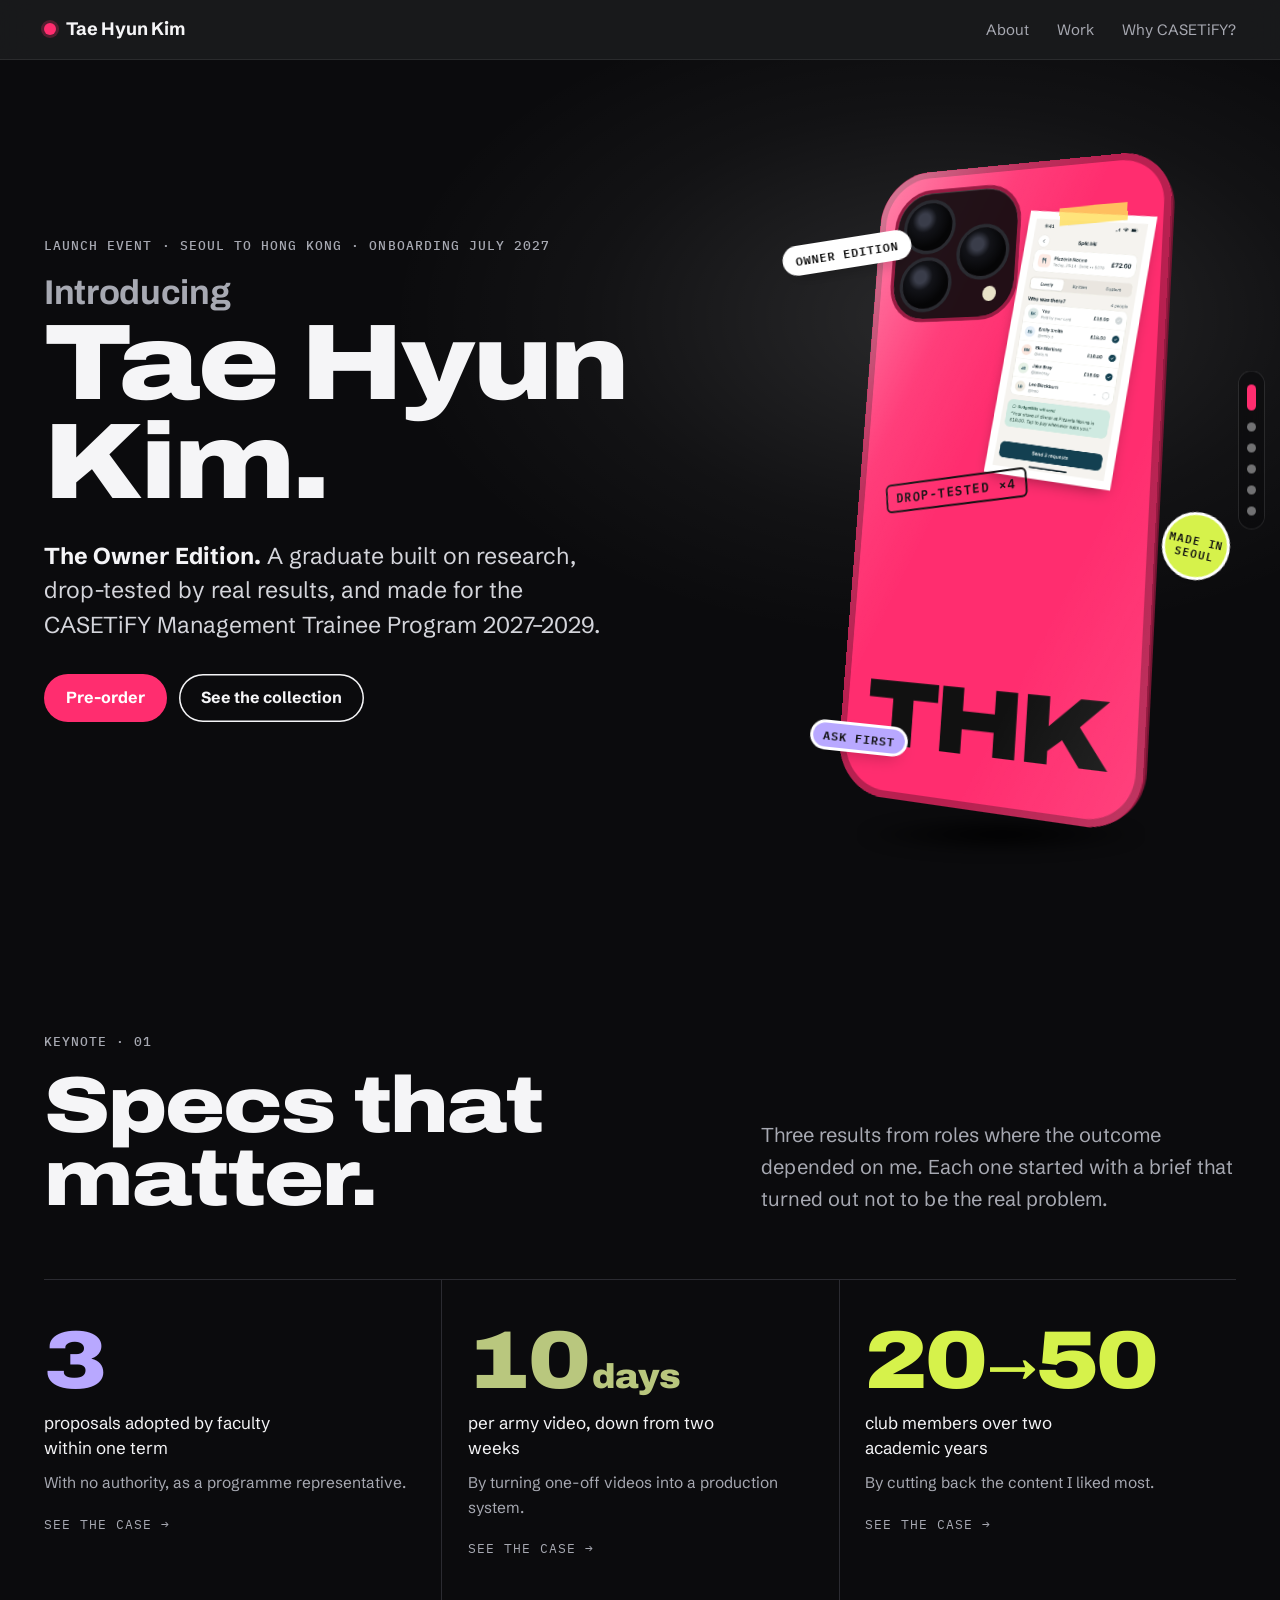
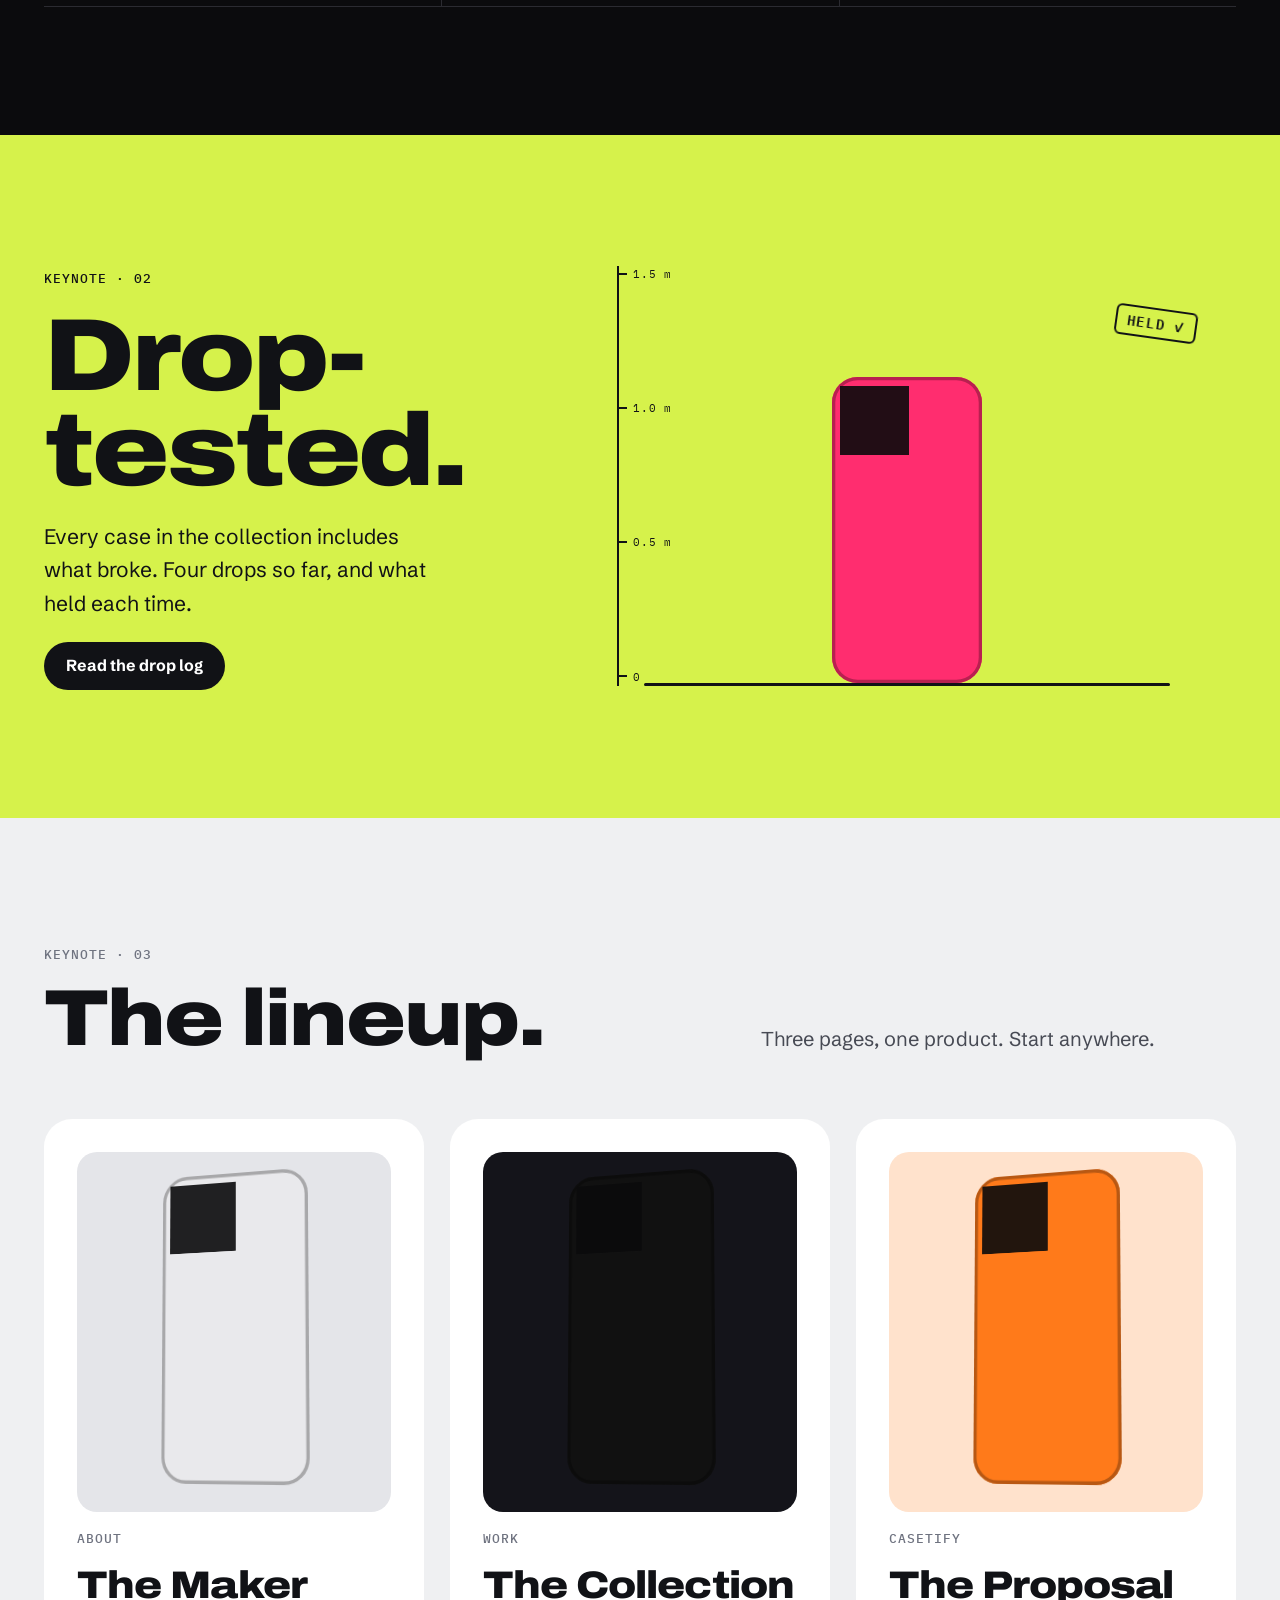
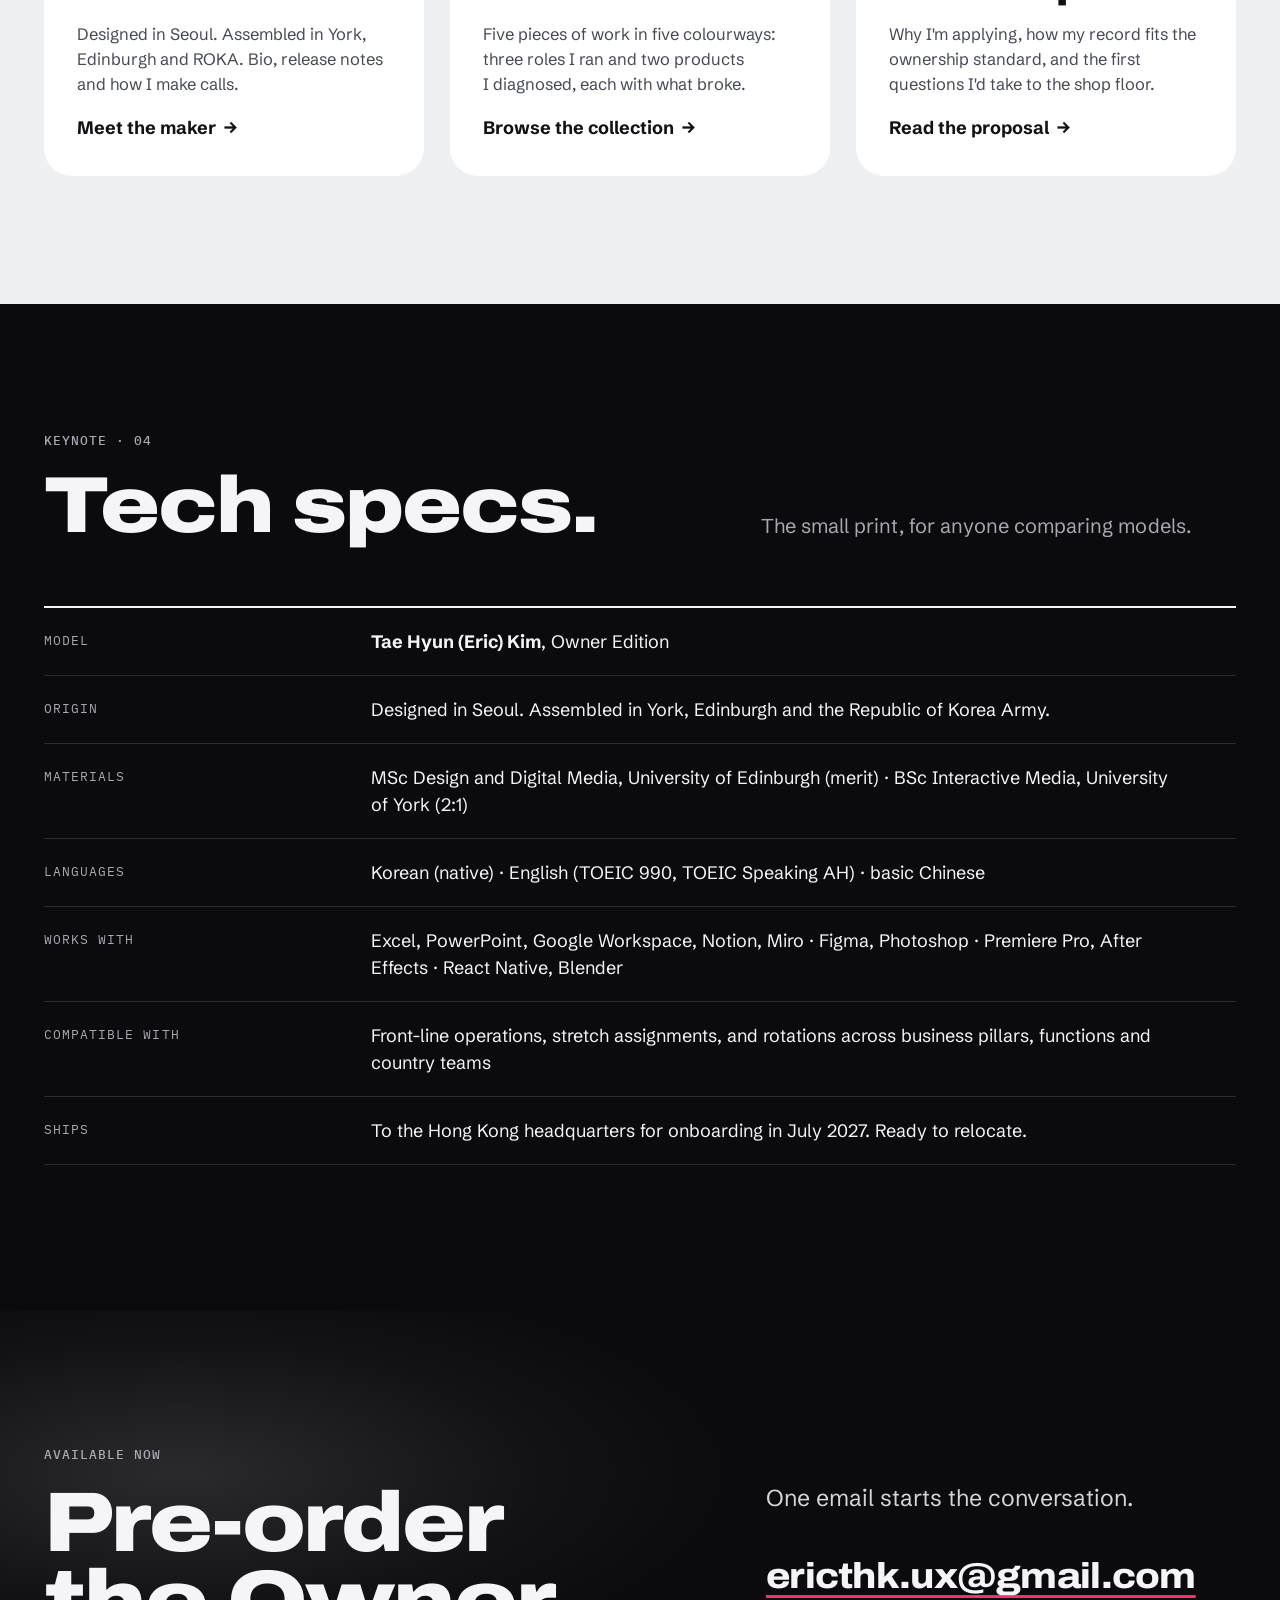
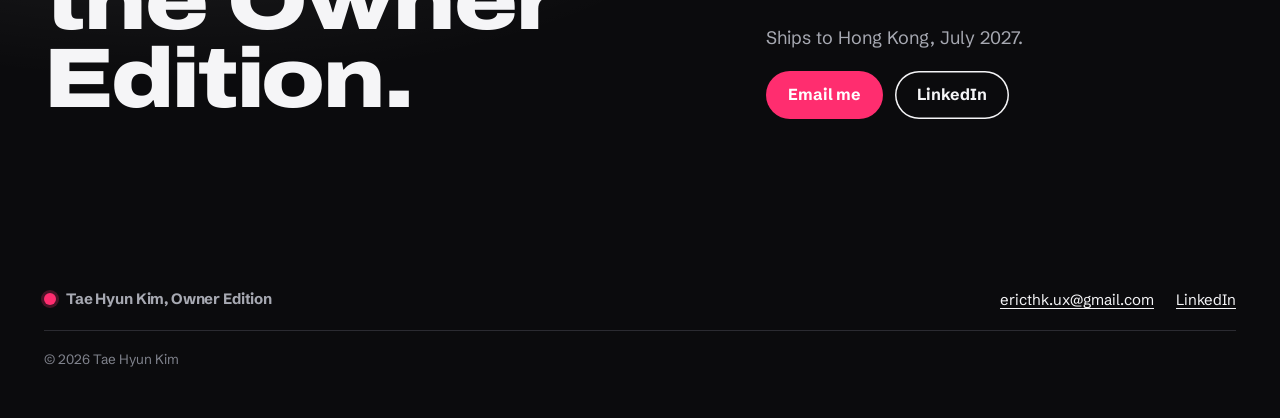
==== commit de81989e: "Remove footer disclaimer; add back-to-top button and section dots - Remove the "independent job appl" ====
--- a/index.html
+++ b/index.html
@@ -17,9 +17,9 @@
 <link rel="preconnect" href="https://fonts.googleapis.com">
 <link rel="preconnect" href="https://fonts.gstatic.com" crossorigin>
 <link href="https://fonts.googleapis.com/css2?family=Archivo:wdth,wght@62..125,100..900&family=IBM+Plex+Mono:wght@400;500;600&family=Schibsted+Grotesk:wght@400;500;700;800&display=swap" rel="stylesheet">
-<link rel="stylesheet" href="assets/css/launch.css?v=20261008">
+<link rel="stylesheet" href="assets/css/launch.css?v=20261008b">
 <script>document.documentElement.classList.add('js');setTimeout(function(){document.documentElement.classList.add('reveal-all')},3500)</script>
-<script src="assets/js/launch.js?v=20261008" defer></script>
+<script src="assets/js/launch.js?v=20261008b" defer></script>
 </head>
 <body>
 <a class="skip" href="#content">Skip to content</a>
@@ -34,7 +34,7 @@
   </div>
 </header>
 <main id="content">
-<section class="stage spot launch" data-tilt aria-labelledby="launch-title">
+<section id="launch" data-dot="Introducing" class="stage spot launch" data-tilt aria-labelledby="launch-title">
   <div class="wrap launch-grid">
     <div data-reveal>
       <span class="eyebrow">Launch event · Seoul to Hong Kong · Onboarding July 2027</span>
@@ -64,7 +64,7 @@
   </div>
 </section>
 
-<section class="stage band" aria-labelledby="specs-title">
+<section id="specs" data-dot="Specs that matter" class="stage band" aria-labelledby="specs-title">
   <div class="wrap">
     <div class="sec-head" data-reveal>
       <div><span class="eyebrow">Keynote · 01</span><h2 id="specs-title" class="display">Specs that matter.</h2></div>
@@ -93,7 +93,7 @@
   </div>
 </section>
 
-<section class="droptest band" aria-labelledby="drop-title">
+<section id="drop-test" data-dot="Drop-tested" class="droptest band" aria-labelledby="drop-title">
   <div class="wrap droptest-grid">
     <div data-reveal>
       <span class="label">Keynote · 02</span>
@@ -114,7 +114,7 @@
   </div>
 </section>
 
-<section class="studio band" aria-labelledby="lineup-title">
+<section id="lineup" data-dot="The lineup" class="studio band" aria-labelledby="lineup-title">
   <div class="wrap">
     <div class="sec-head" data-reveal>
       <div><span class="eyebrow">Keynote · 03</span><h2 id="lineup-title" class="display">The lineup.</h2></div>
@@ -171,7 +171,7 @@
   </div>
 </section>
 
-<section class="stage band" aria-labelledby="tech-title">
+<section id="tech-specs" data-dot="Tech specs" class="stage band" aria-labelledby="tech-title">
   <div class="wrap">
     <div class="sec-head" data-reveal>
       <div><span class="eyebrow">Keynote · 04</span><h2 id="tech-title" class="display">Tech specs.</h2></div>
@@ -189,7 +189,7 @@
   </div>
 </section>
 
-<section id="order" class="stage spot band order" aria-labelledby="order-title" style="--sx: 20%">
+<section data-dot="Pre-order" id="order" class="stage spot band order" aria-labelledby="order-title" style="--sx: 20%">
   <div class="wrap order-grid">
     <div data-reveal>
       <span class="eyebrow">Available now</span>
@@ -216,7 +216,7 @@
         <a href="https://www.linkedin.com/in/erickimux/" rel="me">LinkedIn</a>
       </span>
     </div>
-    <p class="disclaimer">An independent job application by Tae Hyun Kim, presented as a product launch for fun. Not affiliated with or endorsed by CASETiFY. © 2026 Tae Hyun Kim.</p>
+    <p class="foot-note">© 2026 Tae Hyun Kim</p>
   </div>
 </footer>
 </body>
--- a/assets/css/launch.css
+++ b/assets/css/launch.css
@@ -236,7 +236,7 @@
 .foot-row { display: flex; flex-wrap: wrap; gap: 12px 28px; justify-content: space-between; align-items: baseline; }
 .foot-links { display: flex; flex-wrap: wrap; gap: 10px 22px; }
 .foot-links a { color: var(--on-stage); }
-.disclaimer { font-size: 13.5px; color: #80838d; max-width: 80ch; margin: 0; border-top: 1px solid var(--stage-line); padding-top: 18px; }
+.foot-note { font-size: 13.5px; color: #80838d; margin: 0; border-top: 1px solid var(--stage-line); padding-top: 18px; }
 
 /* ---------- page: launch (home) ---------- */
 .launch { min-height: min(100svh - var(--head-h), 900px); display: flex; align-items: center; padding-block: clamp(40px, 7vw, 96px) clamp(56px, 8vw, 110px); }
@@ -535,3 +535,50 @@
 /* browsers without :has() show every answer */
 @supports not selector(:has(*)) { .answer { display: block; margin-bottom: 12px; } .q-print[data-q="1"] { opacity: 1; } }
 @media (max-width: 900px) { .config { grid-template-columns: minmax(0, 1fr); } .config-preview { position: relative; top: 0; min-height: 340px; } }
+
+/* ---------- back to top ---------- */
+.to-top {
+  position: fixed; z-index: 45;
+  right: calc(env(safe-area-inset-right, 0px) + 22px); bottom: calc(env(safe-area-inset-bottom, 0px) + 22px);
+  width: 54px; height: 54px; border: 0; border-radius: 50%; padding: 0; cursor: pointer;
+  display: grid; place-items: center; background: var(--signal); color: #fff;
+  box-shadow: 0 0 0 3px #fff, 0 14px 28px -10px rgba(0, 0, 0, 0.55);
+  opacity: 0; transform: translateY(18px) scale(0.9); pointer-events: none;
+  transition: opacity 0.25s ease, transform 0.25s ease;
+}
+.to-top.is-shown { opacity: 1; transform: none; pointer-events: auto; }
+.to-top.is-shown:hover { transform: translateY(-4px); }
+.to-top svg { width: 22px; height: 22px; display: block; margin-top: -3px; }
+.to-top:focus-visible { outline: 3px solid var(--ink); outline-offset: 5px; }
+
+/* ---------- section dots ---------- */
+.dots {
+  position: fixed; z-index: 44; top: 50%; right: calc(env(safe-area-inset-right, 0px) + 16px); transform: translateY(-50%);
+  display: flex; flex-direction: column; align-items: center; gap: 12px; padding: 13px 8px;
+  border-radius: 999px; background: rgba(11, 11, 13, 0.58);
+  -webkit-backdrop-filter: blur(10px); backdrop-filter: blur(10px);
+  box-shadow: 0 0 0 1px rgba(255, 255, 255, 0.1);
+}
+.dots a { position: relative; display: block; width: 9px; height: 9px; border-radius: 999px; background: rgba(255, 255, 255, 0.42); transition: height 0.3s ease, background-color 0.3s ease; }
+.dots a::before { content: ""; position: absolute; inset: -6px -8px; }
+.dots a:hover { background: #fff; }
+.dots a[aria-current="true"] { height: 26px; background: var(--signal); }
+.dots a span {
+  position: absolute; right: calc(100% + 18px); top: 50%; transform: translate(6px, -50%);
+  white-space: nowrap; background: var(--stage); color: var(--on-stage);
+  font-family: var(--mono); font-weight: 600; font-size: 11.5px; letter-spacing: 0.08em; text-transform: uppercase; line-height: 1.2;
+  padding: 7px 10px; border-radius: 8px; box-shadow: 0 0 0 1px rgba(255, 255, 255, 0.14);
+  opacity: 0; pointer-events: none; transition: opacity 0.2s ease, transform 0.2s ease;
+}
+.dots a:hover span, .dots a:focus-visible span { opacity: 1; transform: translate(0, -50%); }
+.dots a:focus-visible { outline: 2px solid #fff; outline-offset: 4px; }
+/* small screens: a slim, non-interactive indicator in the page edge so it never covers text */
+@media (max-width: 1099px) {
+  .dots { right: calc(env(safe-area-inset-right, 0px) + 4px); gap: 7px; padding: 0; background: none; box-shadow: none; -webkit-backdrop-filter: none; backdrop-filter: none; pointer-events: none; }
+  .dots a { width: 5px; height: 5px; background: rgba(255, 255, 255, 0.9); box-shadow: 0 0 0 1px rgba(17, 18, 22, 0.35); }
+  .dots a[aria-current="true"] { height: 16px; background: var(--signal); box-shadow: none; }
+  .to-top { width: 48px; height: 48px; right: calc(env(safe-area-inset-right, 0px) + 16px); bottom: calc(env(safe-area-inset-bottom, 0px) + 16px); }
+}
+@media (prefers-reduced-motion: reduce) {
+  .to-top, .dots a, .dots a span { transition: none; }
+}
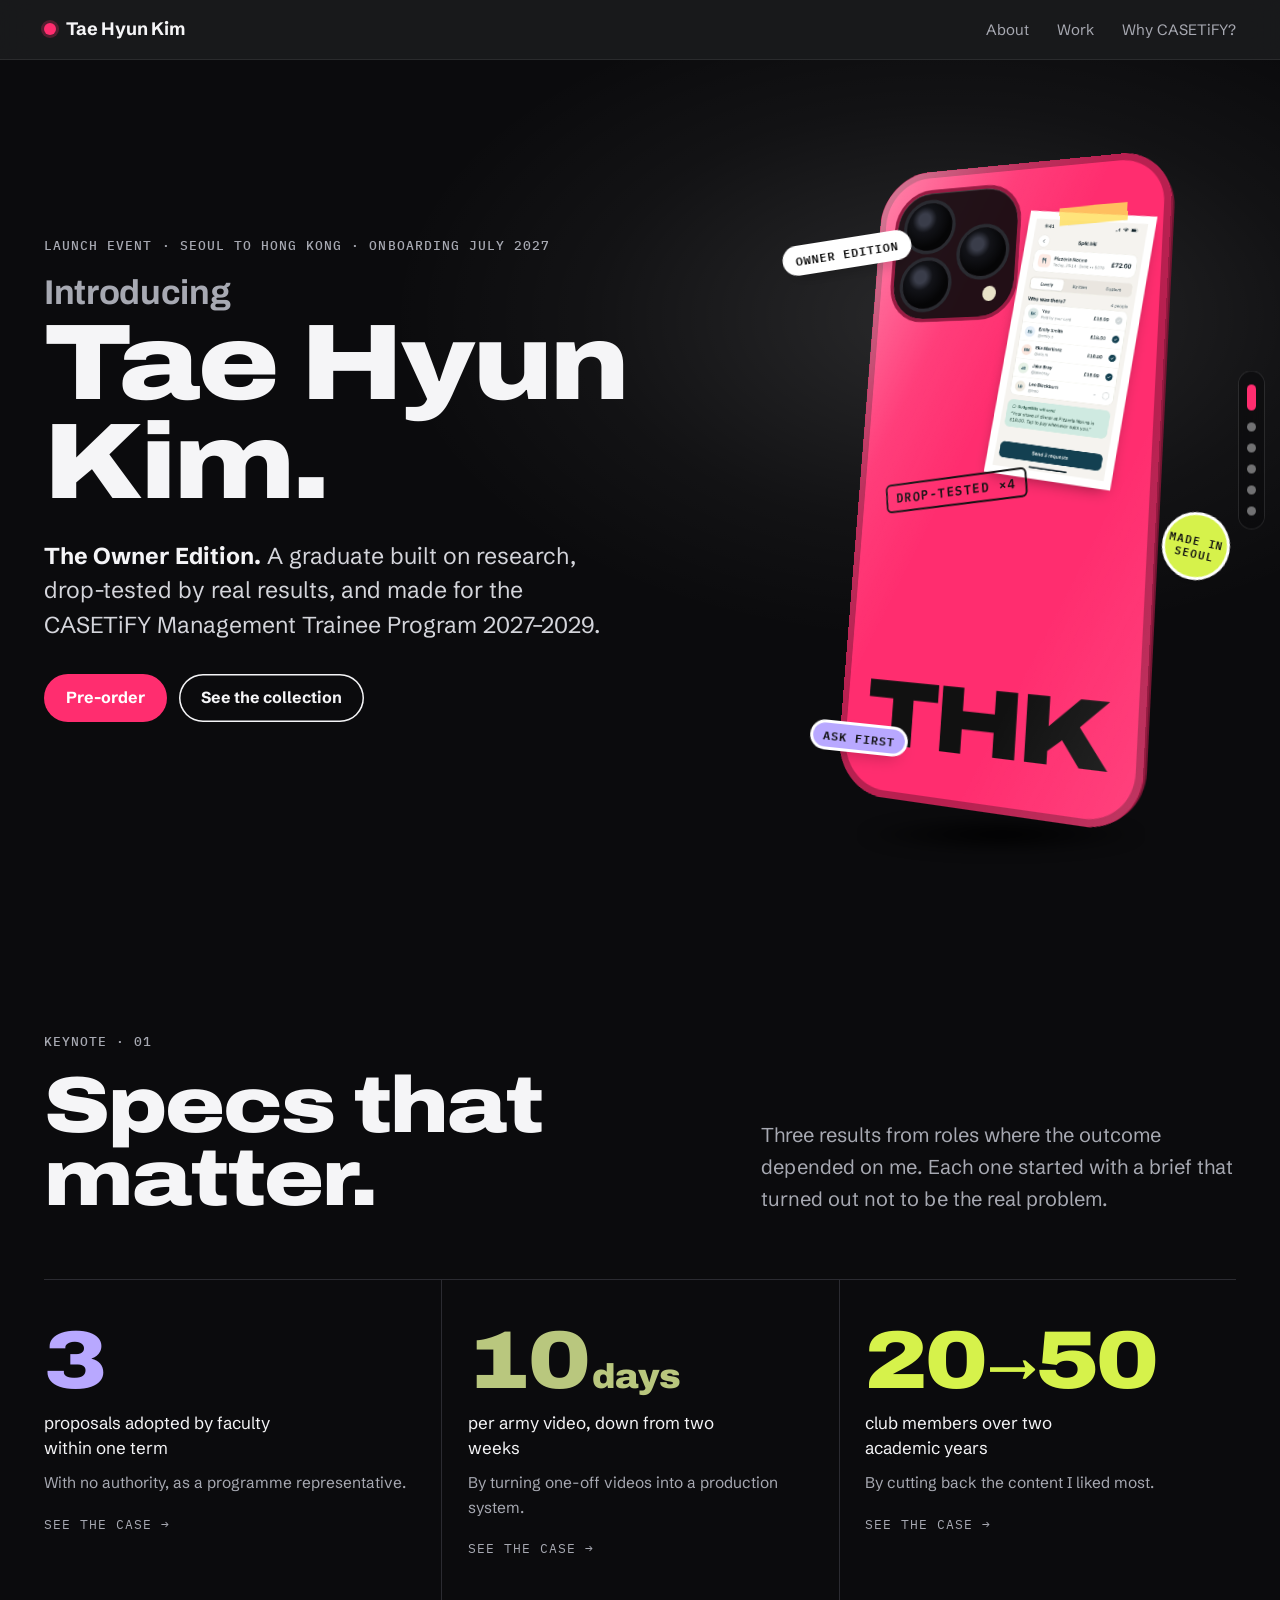
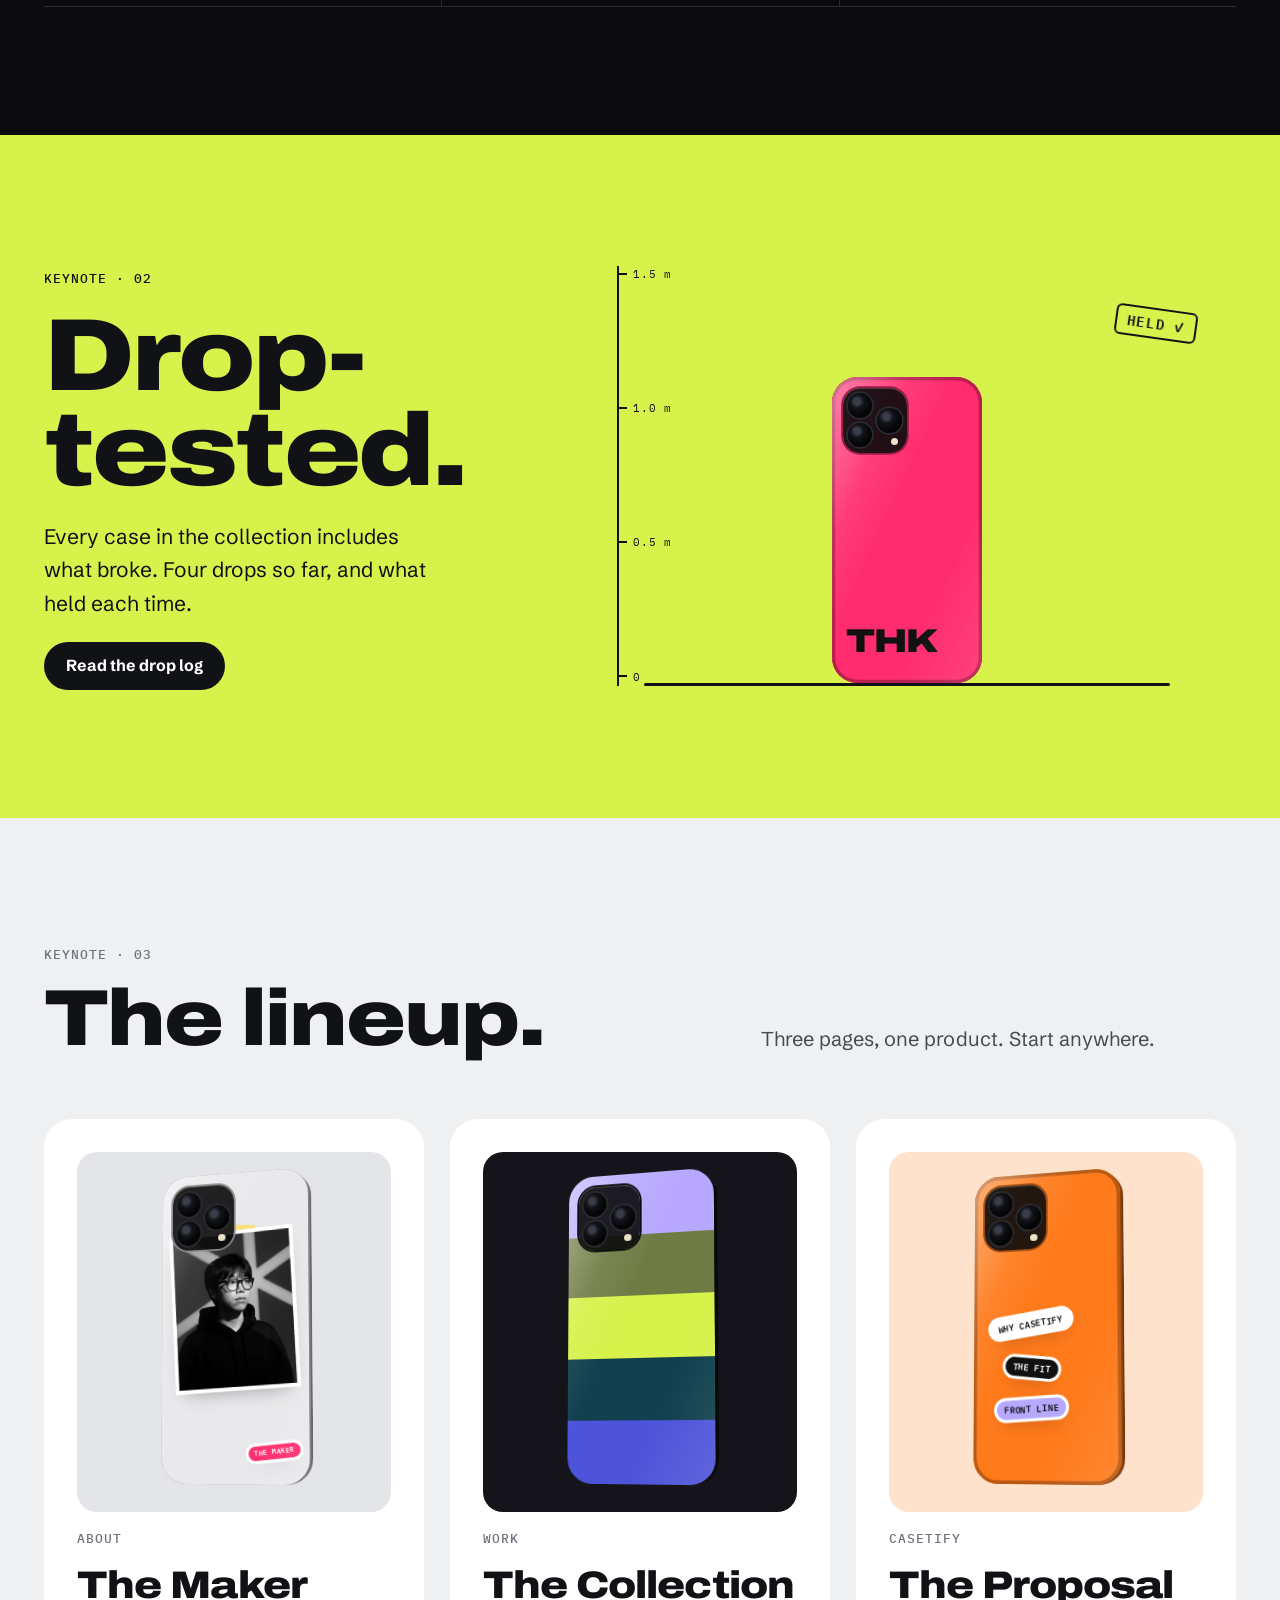
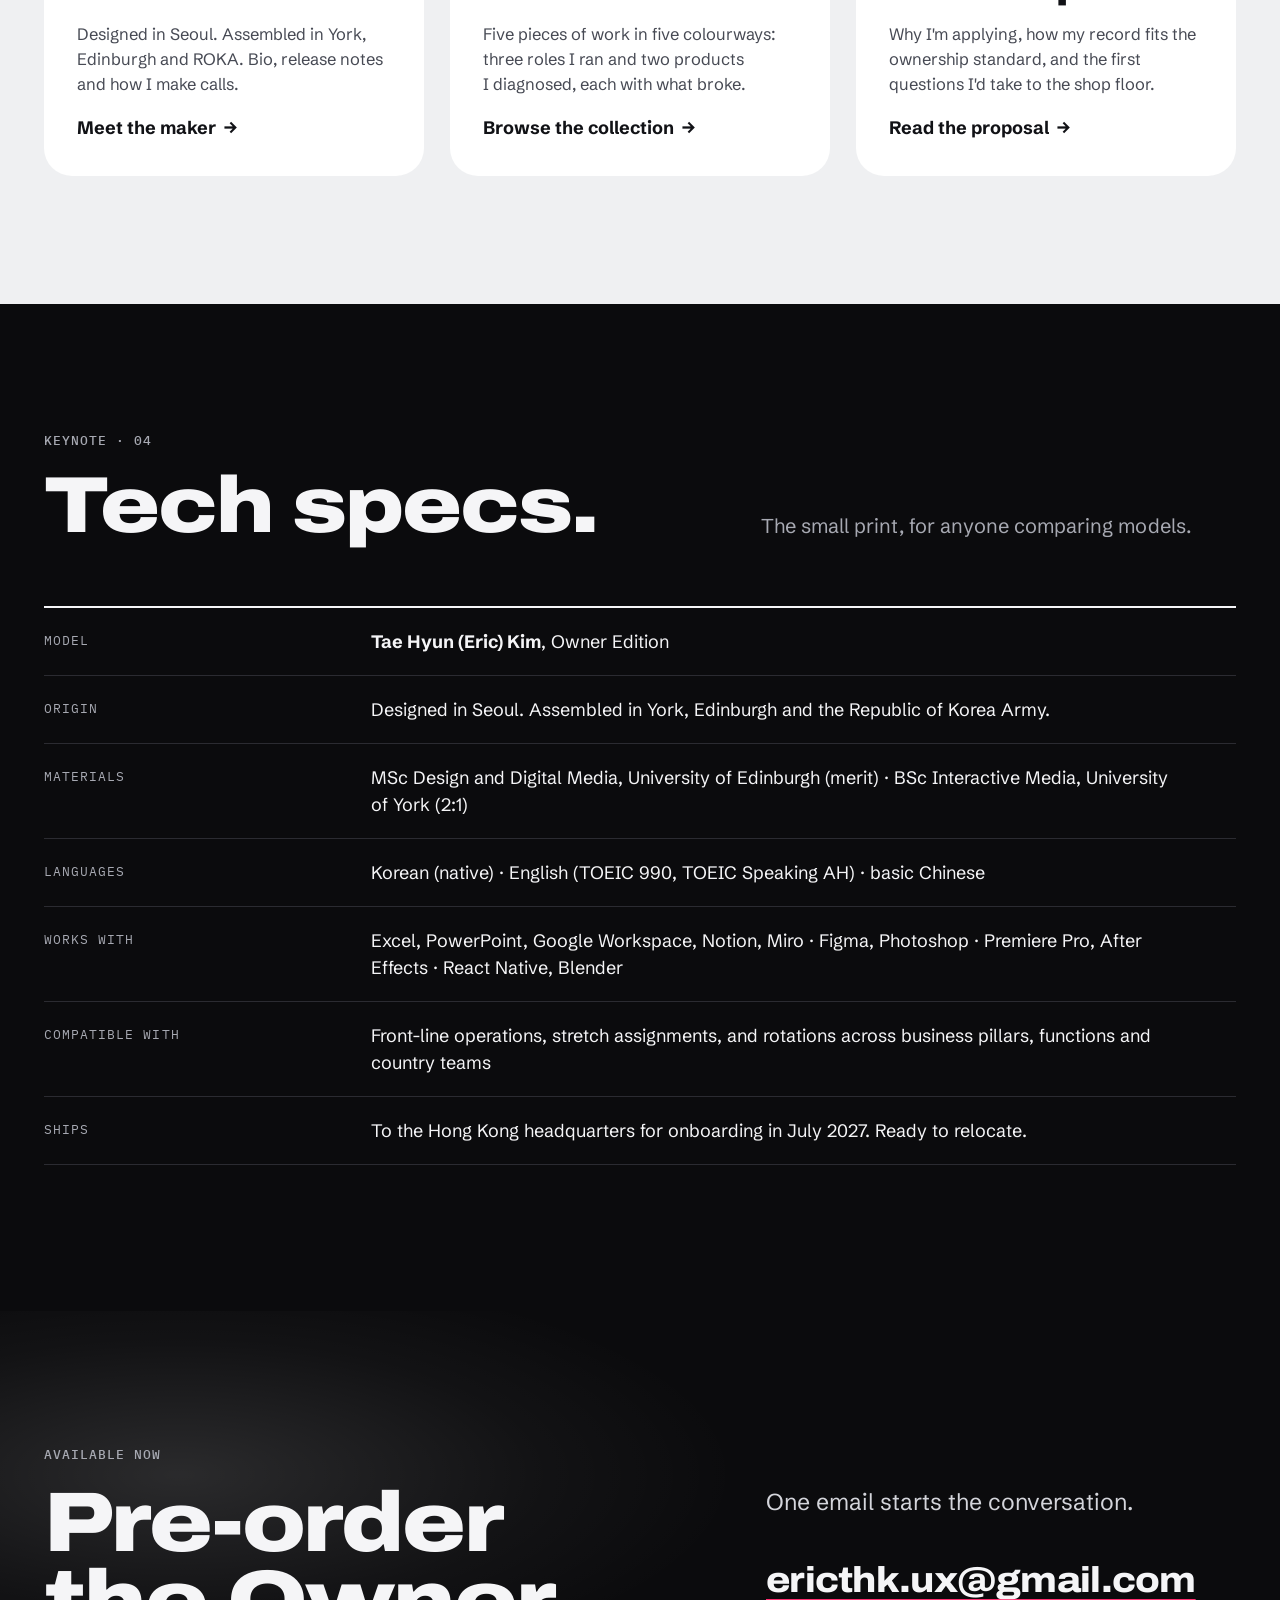
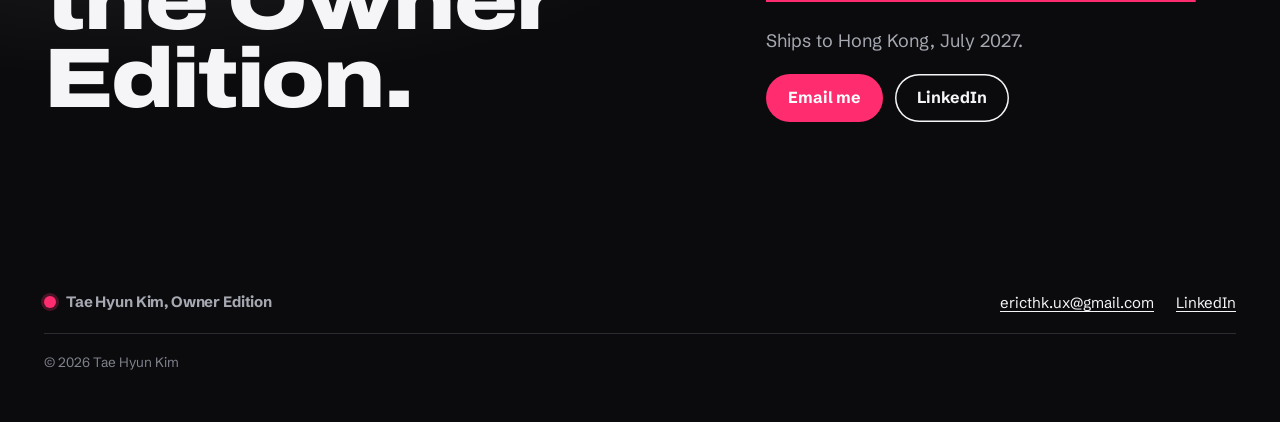
==== commit 5b5a77f4: "Align closing sections: right column starts level with the heading The closing sections (CASETiFY, h" ====
--- a/index.html
+++ b/index.html
@@ -17,9 +17,9 @@
 <link rel="preconnect" href="https://fonts.googleapis.com">
 <link rel="preconnect" href="https://fonts.gstatic.com" crossorigin>
 <link href="https://fonts.googleapis.com/css2?family=Archivo:wdth,wght@62..125,100..900&family=IBM+Plex+Mono:wght@400;500;600&family=Schibsted+Grotesk:wght@400;500;700;800&display=swap" rel="stylesheet">
-<link rel="stylesheet" href="assets/css/launch.css?v=20261008b">
+<link rel="stylesheet" href="assets/css/launch.css?v=20261008c">
 <script>document.documentElement.classList.add('js');setTimeout(function(){document.documentElement.classList.add('reveal-all')},3500)</script>
-<script src="assets/js/launch.js?v=20261008b" defer></script>
+<script src="assets/js/launch.js?v=20261008c" defer></script>
 </head>
 <body>
 <a class="skip" href="#content">Skip to content</a>
--- a/assets/css/launch.css
+++ b/assets/css/launch.css
@@ -332,12 +332,15 @@
 
 /* order / contact */
 .order { text-align: left; }
-.order-grid { display: grid; grid-template-columns: minmax(0, 7fr) minmax(0, 5fr); gap: clamp(24px, 5vw, 72px); align-items: end; }
+.order-grid { display: grid; grid-template-columns: minmax(0, 7fr) minmax(0, 5fr); gap: clamp(24px, 5vw, 72px); align-items: start; }
+/* the right column starts level with the heading, below the small label */
+.order-grid > :last-child { padding-top: calc(13px * 1.4 + 18px + 0.074 * clamp(44px, 6.6vw, 100px)); }
+.order-grid > :last-child .lede { margin-top: 0.15em; }
 .order-grid > * { min-width: 0; }
 .order h2 { font-size: clamp(44px, 6.6vw, 100px); }
 .order .mail { display: inline-block; margin-top: 10px; font-family: var(--display); font-stretch: 110%; font-weight: 800; font-size: clamp(22px, 2.8vw, 36px); letter-spacing: -0.02em; text-decoration-color: var(--signal); text-decoration-thickness: 3px; overflow-wrap: anywhere; }
 .order .ships { color: var(--on-stage-2); margin-top: 18px; }
-@media (max-width: 860px) { .order-grid { grid-template-columns: minmax(0, 1fr); } }
+@media (max-width: 860px) { .order-grid { grid-template-columns: minmax(0, 1fr); } .order-grid > :last-child { padding-top: 0; } }
 
 /* ---------- page heads (inner pages) ---------- */
 .page-hero { padding-block: clamp(48px, 8vw, 112px) clamp(48px, 7vw, 96px); }
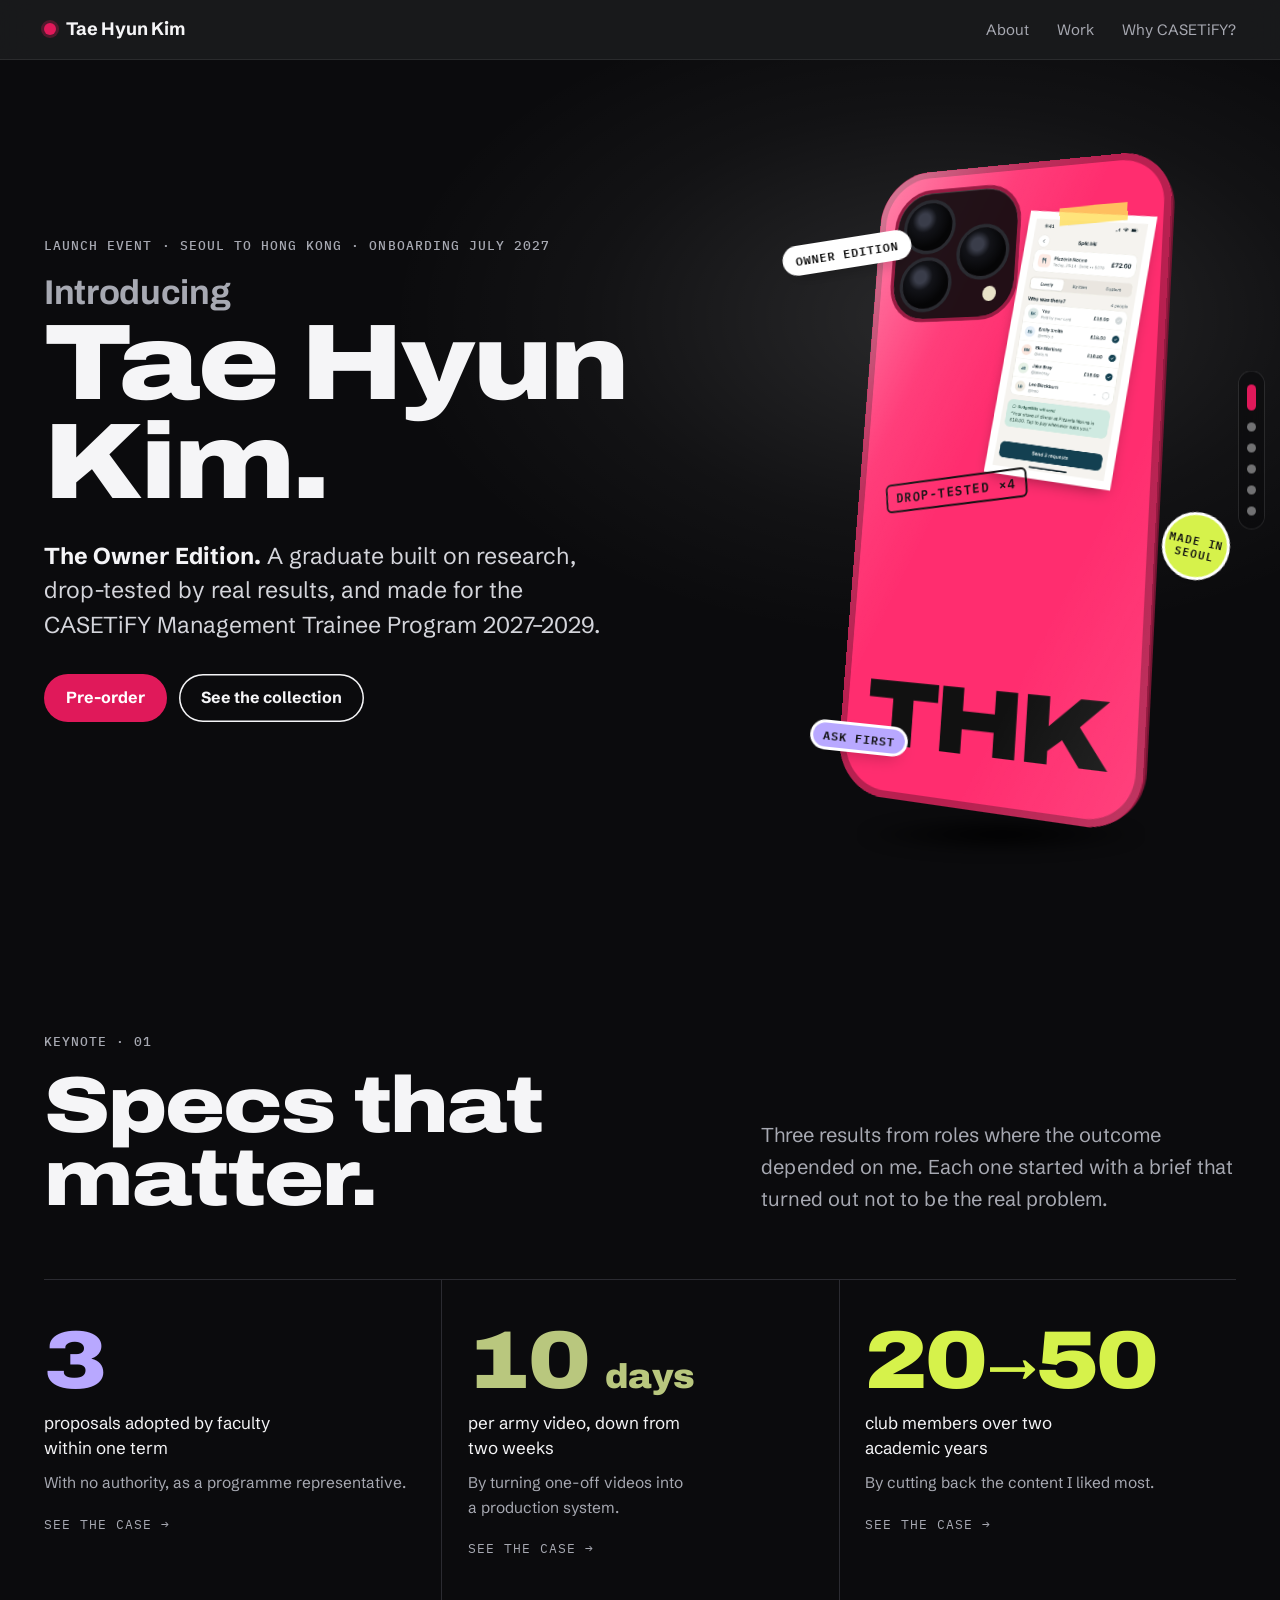
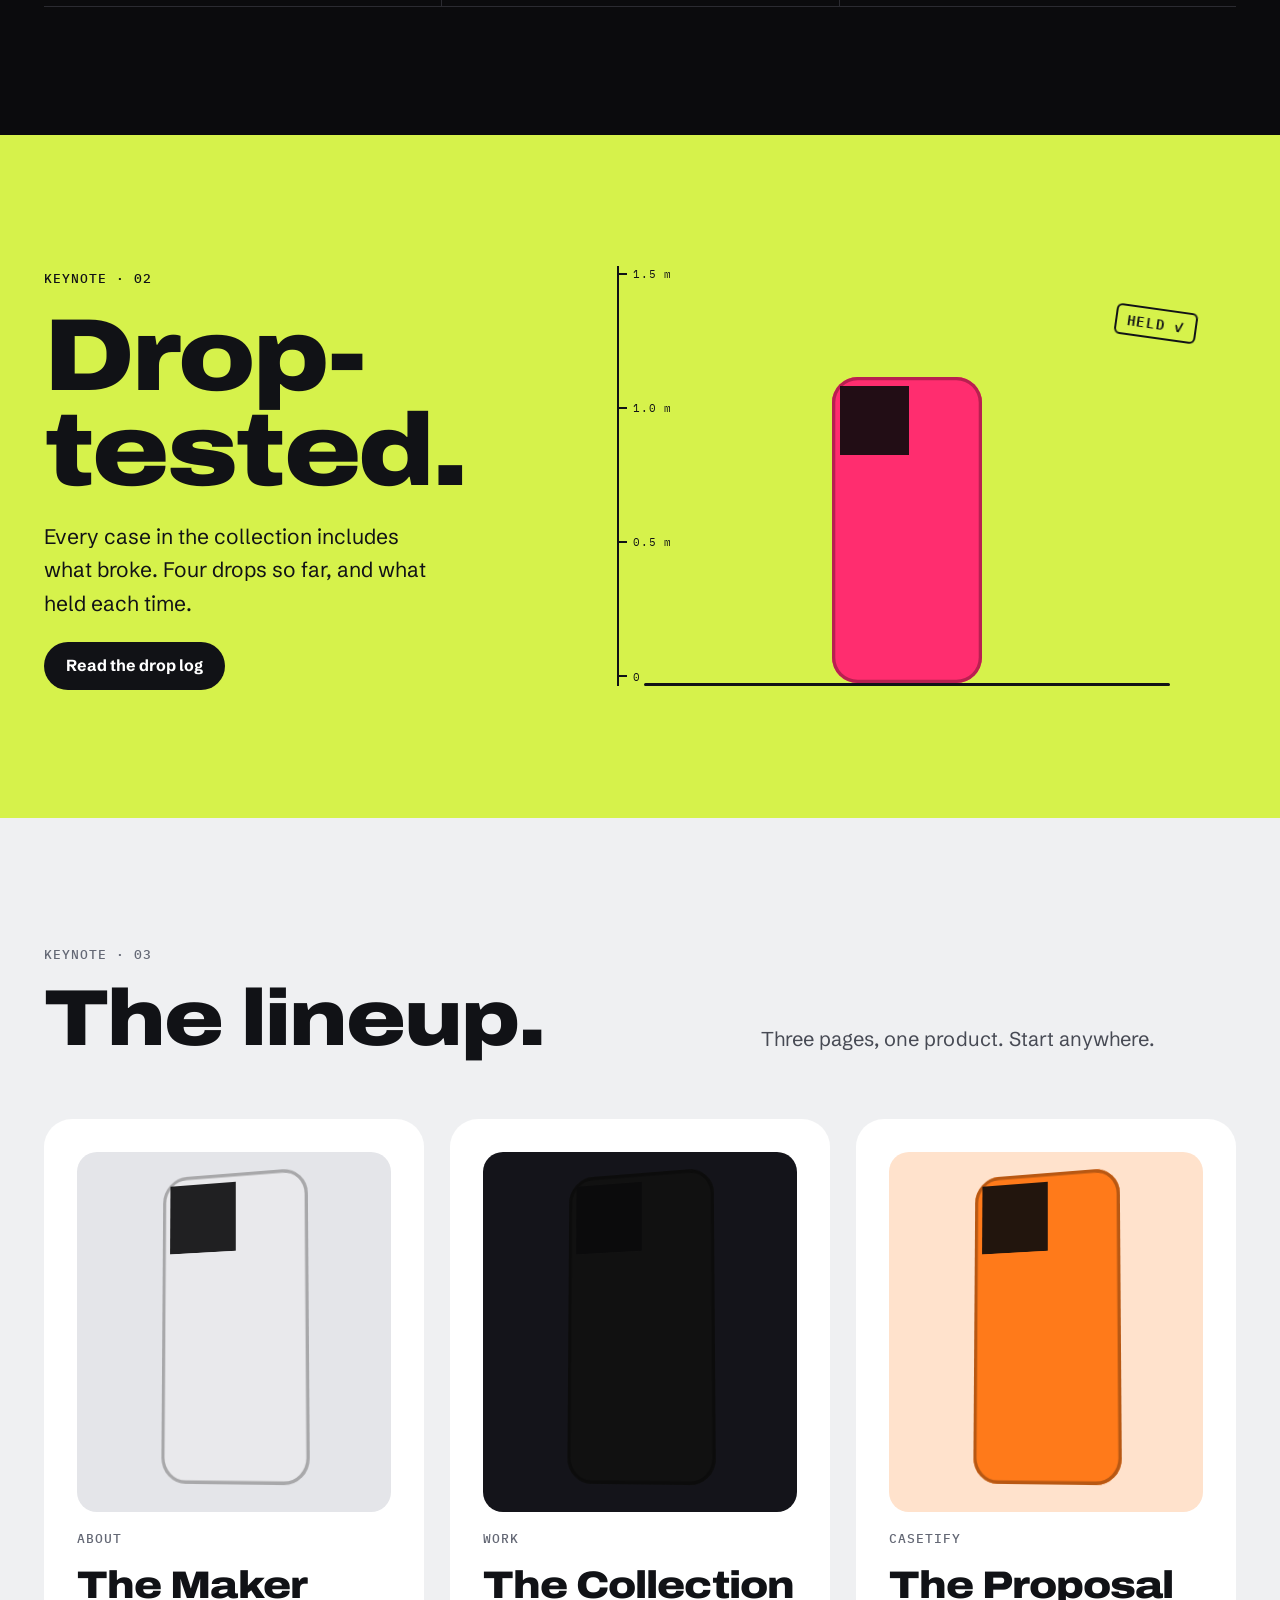
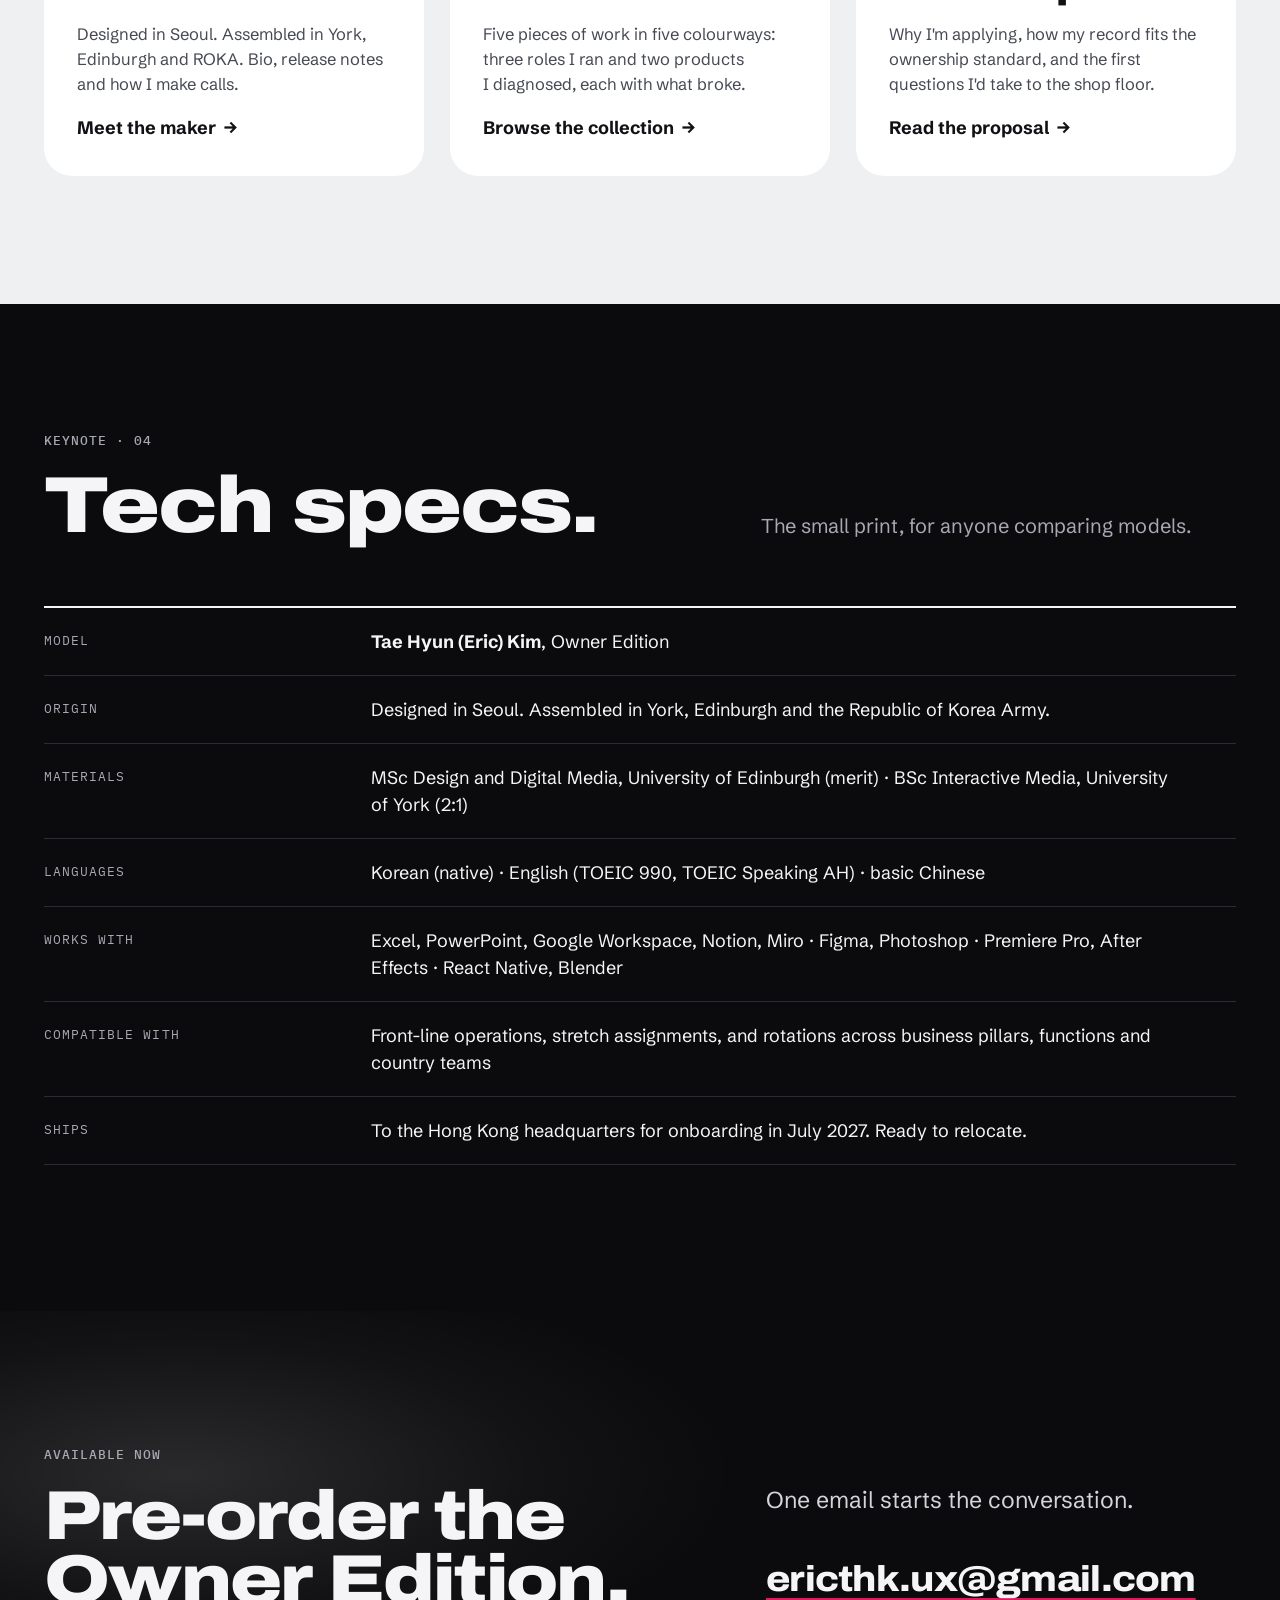
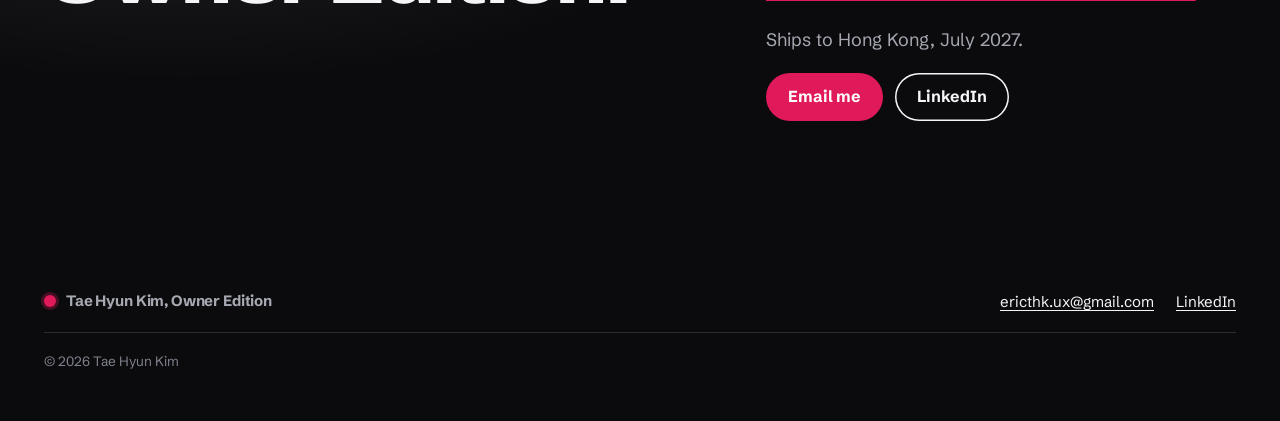
==== commit 59c255a2: "Final polish: deeper pink, contrast, grammar and line breaks - Signal pink deepened to #e0195a so wh" ====
--- a/index.html
+++ b/index.html
@@ -17,9 +17,10 @@
 <link rel="preconnect" href="https://fonts.googleapis.com">
 <link rel="preconnect" href="https://fonts.gstatic.com" crossorigin>
 <link href="https://fonts.googleapis.com/css2?family=Archivo:wdth,wght@62..125,100..900&family=IBM+Plex+Mono:wght@400;500;600&family=Schibsted+Grotesk:wght@400;500;700;800&display=swap" rel="stylesheet">
-<link rel="stylesheet" href="assets/css/launch.css?v=20261008c">
+<link rel="stylesheet" href="assets/css/launch.css?v=20261010">
 <script>document.documentElement.classList.add('js');setTimeout(function(){document.documentElement.classList.add('reveal-all')},3500)</script>
-<script src="assets/js/launch.js?v=20261008c" defer></script>
+<script src="assets/js/launch.js?v=20261010" defer></script>
+<script data-goatcounter="https://thkeric.goatcounter.com/count" async src="https://gc.zgo.at/count.js"></script>
 </head>
 <body>
 <a class="skip" href="#content">Skip to content</a>
@@ -73,20 +74,20 @@
     <div class="stats" data-reveal>
       <a class="stat" href="work/#rep" style="--sc: var(--c-rep)">
         <b>3</b>
-        <span class="what">proposals adopted by faculty within one term</span>
-        <span class="how">With no authority, as a&nbsp;programme representative.</span>
+        <span class="what">proposals adopted by faculty within one&nbsp;term</span>
+        <span class="how">With no authority, as a&nbsp;programme&nbsp;representative.</span>
         <span class="go">See the case →</span>
       </a>
       <a class="stat" href="work/#army" style="--sc: #b9c77e">
-        <b>10<small>days</small></b>
-        <span class="what">per army video, down from two weeks</span>
-        <span class="how">By turning one-off videos into a production system.</span>
+        <b>10 <small>days</small></b>
+        <span class="what">per army video, down from two&nbsp;weeks</span>
+        <span class="how">By turning one-off videos into a&nbsp;production&nbsp;system.</span>
         <span class="go">See the case →</span>
       </a>
       <a class="stat" href="work/#club" style="--sc: var(--c-club)">
         <b>20<span class="arrow">→</span>50</b>
-        <span class="what">club members over two academic years</span>
-        <span class="how">By cutting back the content I liked most.</span>
+        <span class="what">club members over two academic&nbsp;years</span>
+        <span class="how">By cutting back the content I&nbsp;liked&nbsp;most.</span>
         <span class="go">See the case →</span>
       </a>
     </div>
@@ -193,7 +194,7 @@
   <div class="wrap order-grid">
     <div data-reveal>
       <span class="eyebrow">Available now</span>
-      <h2 id="order-title" class="display" style="margin-top:18px">Pre-order<br>the Owner Edition.</h2>
+      <h2 id="order-title" class="display" style="margin-top:18px">Pre-order the Owner&nbsp;Edition.</h2>
     </div>
     <div data-reveal>
       <p class="lede" style="color:#d4d5db">One email starts the&nbsp;conversation.</p>
--- a/assets/css/launch.css
+++ b/assets/css/launch.css
@@ -18,17 +18,17 @@
   --card: #ffffff;
   --ink: #111216;
   --ink-2: #474a54;
-  --ink-3: #6f7380;
+  --ink-3: #646875;
   --line: #d8dade;
   /* personalisation tools */
-  --signal: #ff2d6f;
+  --signal: #e0195a;
   --signal-ink: #ffffff;
   --tape: rgba(255, 222, 92, 0.82);
   --stamp: #d8123e;
   /* colourways, one per piece of work */
   --c-owner: #ff2d6f;
   --c-rep: #b8a8ff;
-  --c-army: #6e7c44;
+  --c-army: #5f6b3a;
   --c-club: #d6f24b;
   --c-bb: #12404f;
   --c-th: #4d54d9;
@@ -90,7 +90,7 @@
 }
 .site-head .wrap { height: 100%; display: flex; align-items: center; justify-content: space-between; gap: 16px; }
 .brand { display: inline-flex; align-items: center; gap: 10px; text-decoration: none; font-weight: 700; letter-spacing: -0.01em; white-space: nowrap; }
-.brand-dot { width: 12px; height: 12px; border-radius: 50%; background: var(--signal); box-shadow: 0 0 0 3px rgba(255, 45, 111, 0.25); }
+.brand-dot { width: 12px; height: 12px; border-radius: 50%; background: var(--signal); box-shadow: 0 0 0 3px rgba(224, 25, 90, 0.28); }
 .site-nav { display: flex; align-items: center; gap: clamp(12px, 2.4vw, 28px); font-size: 15px; }
 .site-nav a { text-decoration: none; color: var(--on-stage-2); white-space: nowrap; }
 .site-nav a:hover { color: var(--on-stage); }
@@ -121,7 +121,7 @@
   background: var(--signal); color: var(--signal-ink); border: 0; cursor: pointer;
   transition: transform 0.2s ease, box-shadow 0.2s ease;
 }
-.btn:hover { transform: translateY(-2px); box-shadow: 0 10px 24px -10px rgba(255, 45, 111, 0.8); }
+.btn:hover { transform: translateY(-2px); box-shadow: 0 10px 24px -10px rgba(224, 25, 90, 0.8); }
 .btn--ghost { background: transparent; color: inherit; box-shadow: inset 0 0 0 1.5px currentColor; }
 .btn--ghost:hover { box-shadow: inset 0 0 0 1.5px currentColor; background: rgba(127, 127, 127, 0.12); }
 .btn-row { display: flex; flex-wrap: wrap; gap: 12px; }
@@ -148,6 +148,7 @@
   transform: rotate(var(--r, -4deg));
 }
 .stage .stamp { color: #ff5d84; }
+.stage .quote-card .stamp { color: var(--stamp); }
 
 /* ---------- the case ---------- */
 .case {
@@ -261,7 +262,7 @@
 .stats { display: grid; grid-template-columns: repeat(3, minmax(0, 1fr)); gap: 0; border-top: 1px solid var(--stage-line); }
 .stat { padding: clamp(28px, 3.4vw, 48px) clamp(0px, 2vw, 32px) clamp(28px, 3.4vw, 44px) 0; border-bottom: 1px solid var(--stage-line); min-width: 0; text-decoration: none; display: block; }
 .stat + .stat { padding-left: clamp(16px, 2vw, 32px); border-left: 1px solid var(--stage-line); }
-.stat b small { font-size: 0.42em; font-stretch: 105%; letter-spacing: -0.02em; margin-left: 0.12em; }
+.stat b small { font-size: 0.42em; font-stretch: 105%; letter-spacing: -0.02em; margin-left: 0; }
 .stat b .arrow { font-size: 0.6em; font-weight: 700; vertical-align: 0.12em; margin: 0 0.06em; }
 .stat b { display: block; white-space: nowrap; font-family: var(--display); font-stretch: 118%; font-weight: 880; letter-spacing: -0.04em; line-height: 0.9; font-size: clamp(56px, 6.4vw, 98px); color: var(--sc, var(--on-stage)); font-variant-numeric: tabular-nums; }
 .stat .what { display: block; margin-top: 14px; font-size: 17px; line-height: 1.45; color: var(--on-stage); max-width: 26ch; }
@@ -334,10 +335,10 @@
 .order { text-align: left; }
 .order-grid { display: grid; grid-template-columns: minmax(0, 7fr) minmax(0, 5fr); gap: clamp(24px, 5vw, 72px); align-items: start; }
 /* the right column starts level with the heading, below the small label */
-.order-grid > :last-child { padding-top: calc(13px * 1.4 + 18px + 0.074 * clamp(44px, 6.6vw, 100px)); }
+.order-grid > :last-child { padding-top: calc(13px * 1.4 + 18px + 0.074 * clamp(40px, 5.4vw, 80px)); }
 .order-grid > :last-child .lede { margin-top: 0.15em; }
 .order-grid > * { min-width: 0; }
-.order h2 { font-size: clamp(44px, 6.6vw, 100px); }
+.order h2 { font-size: clamp(40px, 5.4vw, 80px); }
 .order .mail { display: inline-block; margin-top: 10px; font-family: var(--display); font-stretch: 110%; font-weight: 800; font-size: clamp(22px, 2.8vw, 36px); letter-spacing: -0.02em; text-decoration-color: var(--signal); text-decoration-thickness: 3px; overflow-wrap: anywhere; }
 .order .ships { color: var(--on-stage-2); margin-top: 18px; }
 @media (max-width: 860px) { .order-grid { grid-template-columns: minmax(0, 1fr); } .order-grid > :last-child { padding-top: 0; } }
@@ -346,7 +347,10 @@
 .page-hero { padding-block: clamp(48px, 8vw, 112px) clamp(48px, 7vw, 96px); }
 .page-hero-grid { display: grid; grid-template-columns: minmax(0, 7fr) minmax(0, 5fr); gap: clamp(24px, 5vw, 72px); align-items: center; }
 .page-hero-grid > * { min-width: 0; }
-.page-hero h1 { font-size: clamp(46px, 6.6vw, 98px); margin: 18px 0 24px; }
+.page-hero h1 { font-size: clamp(40px, 6.6vw, 98px); margin: 18px 0 24px; }
+/* a title set as fixed lines that shrink to fit narrow screens */
+.h1-fit { font-size: min(clamp(40px, 6.6vw, 98px), calc((100vw - 32px) / 10.2)) !important; }
+.h1-fit span { display: block; white-space: nowrap; }
 .page-hero h1 .sub { display: block; margin-top: 0.22em; font-size: 0.5em; font-stretch: 108%; line-height: 1.02; color: var(--ink-3); }
 .stage .page-hero h1 .sub, .page-hero.stage h1 .sub { color: var(--on-stage-2); }
 .page-hero .lede { color: inherit; opacity: 0.86; }
@@ -379,7 +383,7 @@
 .loop b { display: block; font-size: 20px; line-height: 1.2; letter-spacing: -0.01em; }
 .loop span { display: block; margin-top: 8px; font-size: 15.5px; line-height: 1.5; color: var(--on-stage-2); }
 .loop li:last-child { background: var(--signal); border-color: var(--signal); }
-.loop li:last-child::before, .loop li:last-child span { color: rgba(255, 255, 255, 0.85); }
+.loop li:last-child::before, .loop li:last-child span { color: #fff; }
 @media (max-width: 1000px) { .loop { grid-template-columns: repeat(2, minmax(0, 1fr)); } }
 @media (max-width: 560px) { .loop { grid-template-columns: minmax(0, 1fr); } }
 
@@ -410,7 +414,7 @@
 .mini-print { position: absolute; left: 11%; right: 8%; bottom: 8%; display: grid; gap: calc(var(--w) * 0.03); color: var(--pc, #111); }
 .mini-print b { font-family: var(--display); font-stretch: 125%; font-weight: 900; font-size: calc(var(--w) * 0.27); line-height: 0.85; letter-spacing: -0.04em; margin-bottom: calc(var(--w) * 0.03); }
 .mini-print .nm { font-family: var(--body); font-weight: 700; font-size: max(11px, calc(var(--w) * 0.098)); line-height: 1.12; letter-spacing: -0.01em; }
-.mini-print .cw { font-family: var(--mono); font-weight: 600; text-transform: uppercase; letter-spacing: 0.08em; font-size: max(8.5px, calc(var(--w) * 0.058)); line-height: 1.3; opacity: 0.78; }
+.mini-print .cw { font-family: var(--mono); font-weight: 600; text-transform: uppercase; letter-spacing: 0.08em; font-size: max(8.5px, calc(var(--w) * 0.058)); line-height: 1.3; }
 @media (max-width: 720px) {
   .mini-lineup { display: flex; flex-wrap: wrap; justify-content: center; gap: 16px 12px; }
   .mini-lineup .case { --w: 104px; }
@@ -435,7 +439,7 @@
 .wc-object .shots img { width: clamp(64px, 7vw, 92px); border-radius: 12px; box-shadow: 0 0 0 1px rgba(17, 18, 22, 0.08), 0 12px 24px -14px rgba(17, 18, 22, 0.5); }
 .wc-tag { display: inline-flex; align-items: center; gap: 10px; }
 .wc-tag::before { content: ""; width: 14px; height: 14px; border-radius: 50%; background: var(--c); box-shadow: 0 0 0 2px #fff, 0 0 0 3px rgba(17, 18, 22, 0.15); }
-.work-case h3 { font-family: var(--display); font-stretch: 112%; font-weight: 850; letter-spacing: -0.03em; line-height: 0.98; font-size: clamp(30px, 3.6vw, 52px); margin: 16px 0 12px; }
+.work-case h3 { font-family: var(--display); font-stretch: 112%; font-weight: 850; letter-spacing: -0.03em; line-height: 0.98; font-size: clamp(28px, 3.6vw, 52px); margin: 16px 0 12px; }
 @media (min-width: 901px) { .work-case h3 .ln { display: block; } }
 .work-case .where { color: var(--ink-2); font-size: 16.5px; margin: 0 0 28px; }
 .work-case .where b { display: block; color: var(--ink); font-weight: 700; }
@@ -512,7 +516,7 @@
 .config-preview .case-shell { transition: background-color 0.4s ease, transform 0.5s ease; }
 .config-preview .q-print { position: absolute; inset: 0; opacity: 0; transition: opacity 0.35s ease; }
 .config-preview .print-big { font-size: calc(var(--w) * 0.13); line-height: 0.95; }
-.config-preview .caption { position: absolute; left: 22px; top: 18px; color: var(--ink-3); }
+.config-preview .caption { position: absolute; left: 22px; top: 18px; color: var(--ink-2); }
 .config fieldset { border: 0; margin: 0; padding: 0; min-width: 0; }
 .config legend { font-family: var(--mono); font-size: 13px; letter-spacing: 0.08em; text-transform: uppercase; color: var(--ink-3); margin-bottom: 14px; padding: 0; }
 .swatches { display: grid; gap: 10px; }
